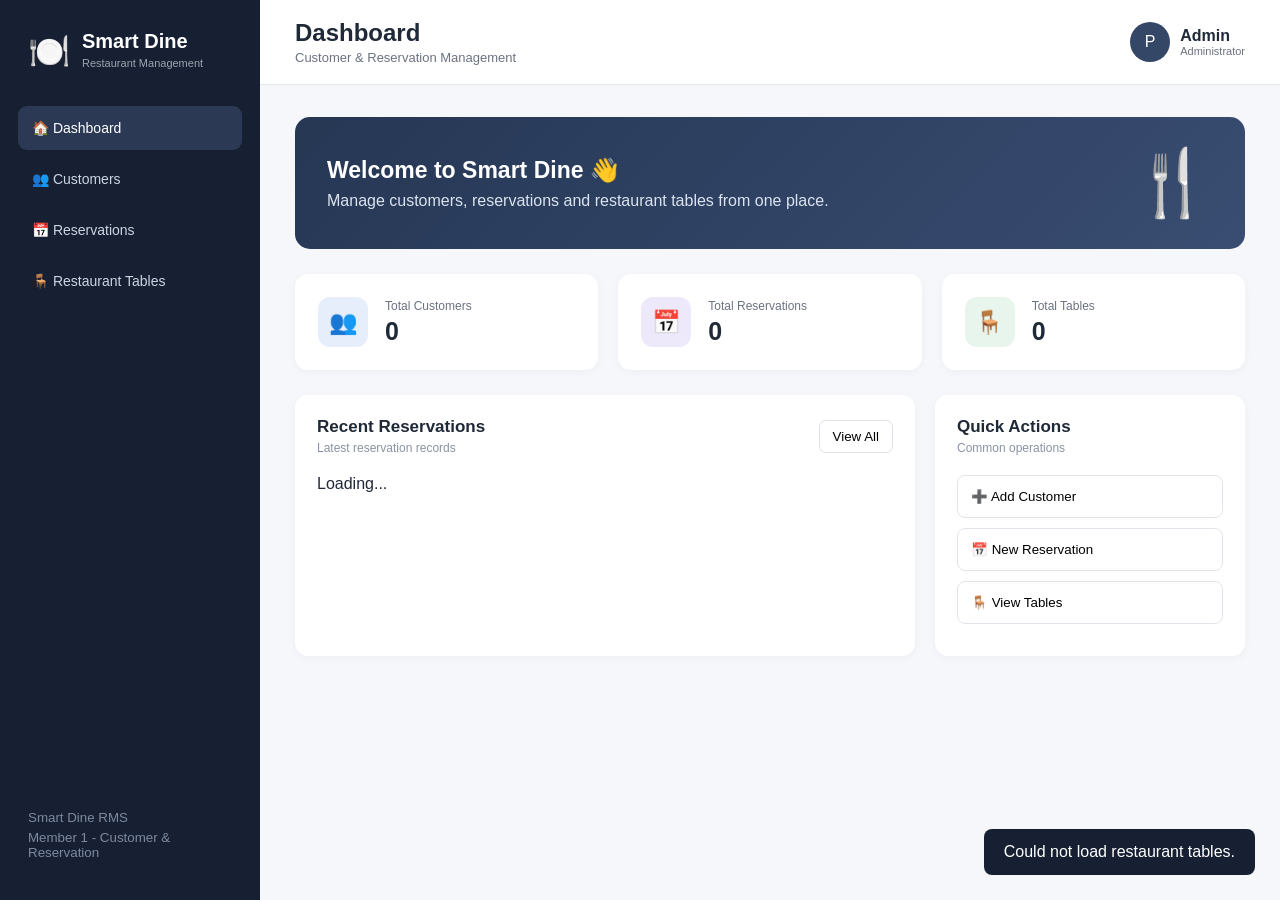
==== frontend/index.html @ 27a33695 "Add customer and reservation management frontend" ====
<!DOCTYPE html>
<html lang="en">
<head>
    <meta charset="UTF-8">
    <meta name="viewport" content="width=device-width, initial-scale=1.0">

    <title>Smart Dine - Restaurant Management System</title>

    <link rel="stylesheet" href="style.css">
</head>

<body>

<div class="app">

    <!-- SIDEBAR -->
    <aside class="sidebar">

        <div class="logo">
            <div class="logo-icon">🍽️</div>

            <div>
                <h2>Smart Dine</h2>
                <span>Restaurant Management</span>
            </div>
        </div>

        <nav>

            <button class="nav-btn active" onclick="showSection('dashboard')">
                🏠 Dashboard
            </button>

            <button class="nav-btn" onclick="showSection('customers')">
                👥 Customers
            </button>

            <button class="nav-btn" onclick="showSection('reservations')">
                📅 Reservations
            </button>

            <button class="nav-btn" onclick="showSection('tables')">
                🪑 Restaurant Tables
            </button>

        </nav>

        <div class="sidebar-footer">
            <small>Smart Dine RMS</small>
            <small>Member 1 - Customer & Reservation</small>
        </div>

    </aside>


    <!-- MAIN CONTENT -->
    <main class="main">

        <!-- TOP BAR -->
        <header class="topbar">

            <div>
                <h1 id="pageTitle">Dashboard</h1>
                <p>Customer & Reservation Management</p>
            </div>

            <div class="profile">
                <div class="profile-icon">P</div>

                <div>
                    <strong>Admin</strong>
                    <span>Administrator</span>
                </div>
            </div>

        </header>


        <!-- DASHBOARD -->
        <section id="dashboard" class="section active-section">

            <div class="welcome">
                <div>
                    <h2>Welcome to Smart Dine 👋</h2>

                    <p>
                        Manage customers, reservations and restaurant tables
                        from one place.
                    </p>
                </div>

                <div class="welcome-icon">🍴</div>
            </div>


            <div class="stats-grid">

                <div class="stat-card">
                    <div class="stat-icon customer-icon">👥</div>

                    <div>
                        <span>Total Customers</span>
                        <strong id="customerCount">0</strong>
                    </div>
                </div>


                <div class="stat-card">
                    <div class="stat-icon reservation-icon">📅</div>

                    <div>
                        <span>Total Reservations</span>
                        <strong id="reservationCount">0</strong>
                    </div>
                </div>


                <div class="stat-card">
                    <div class="stat-icon table-icon">🪑</div>

                    <div>
                        <span>Total Tables</span>
                        <strong id="tableCount">0</strong>
                    </div>
                </div>

            </div>


            <div class="dashboard-grid">

                <div class="card">

                    <div class="card-header">
                        <div>
                            <h3>Recent Reservations</h3>
                            <p>Latest reservation records</p>
                        </div>

                        <button class="small-btn"
                                onclick="showSection('reservations')">
                            View All
                        </button>
                    </div>

                    <div id="recentReservations">
                        Loading...
                    </div>

                </div>


                <div class="card quick-actions">

                    <div class="card-header">
                        <div>
                            <h3>Quick Actions</h3>
                            <p>Common operations</p>
                        </div>
                    </div>

                    <button onclick="openCustomerModal()">
                        ➕ Add Customer
                    </button>

                    <button onclick="openReservationModal()">
                        📅 New Reservation
                    </button>

                    <button onclick="showSection('tables')">
                        🪑 View Tables
                    </button>

                </div>

            </div>

        </section>


        <!-- CUSTOMERS -->
        <section id="customers" class="section">

            <div class="section-header">

                <div>
                    <h2>Customer Management</h2>
                    <p>Manage restaurant customer information.</p>
                </div>

                <button class="primary-btn"
                        onclick="openCustomerModal()">
                    + Add Customer
                </button>

            </div>


            <div class="card">

                <div class="table-container">

                    <table>

                        <thead>
                        <tr>
                            <th>ID</th>
                            <th>Name</th>
                            <th>Phone</th>
                            <th>Email</th>
                            <th>Address</th>
                            <th>Actions</th>
                        </tr>
                        </thead>

                        <tbody id="customerTableBody">
                        </tbody>

                    </table>

                </div>

            </div>

        </section>


        <!-- RESERVATIONS -->
        <section id="reservations" class="section">

            <div class="section-header">

                <div>
                    <h2>Reservation Management</h2>
                    <p>Manage customer table reservations.</p>
                </div>

                <button class="primary-btn"
                        onclick="openReservationModal()">
                    + New Reservation
                </button>

            </div>


            <div class="card">

                <div class="table-container">

                    <table>

                        <thead>
                        <tr>
                            <th>ID</th>
                            <th>Customer</th>
                            <th>Date</th>
                            <th>Time</th>
                            <th>Guests</th>
                            <th>Table</th>
                            <th>Status</th>
                            <th>Actions</th>
                        </tr>
                        </thead>

                        <tbody id="reservationTableBody">
                        </tbody>

                    </table>

                </div>

            </div>

        </section>


        <!-- TABLES -->
        <section id="tables" class="section">

            <div class="section-header">

                <div>
                    <h2>Restaurant Tables</h2>
                    <p>View restaurant table information.</p>
                </div>

            </div>


            <div id="tableCards" class="table-cards">
            </div>

        </section>

    </main>

</div>


<!-- CUSTOMER MODAL -->
<div id="customerModal" class="modal">

    <div class="modal-content">

        <div class="modal-header">

            <div>
                <h2 id="customerModalTitle">Add Customer</h2>
                <p>Enter customer information.</p>
            </div>

            <button class="close-btn"
                    onclick="closeCustomerModal()">
                ×
            </button>

        </div>


        <form id="customerForm">

            <input type="hidden" id="customerId">

            <label>Name</label>
            <input type="text"
                   id="customerName"
                   required
                   placeholder="Enter customer name">


            <label>Phone</label>
            <input type="text"
                   id="customerPhone"
                   required
                   placeholder="Enter phone number">


            <label>Email</label>
            <input type="email"
                   id="customerEmail"
                   placeholder="Enter email">


            <label>Address</label>
            <textarea id="customerAddress"
                      placeholder="Enter address"></textarea>


            <div class="modal-actions">

                <button type="button"
                        class="cancel-btn"
                        onclick="closeCustomerModal()">
                    Cancel
                </button>

                <button type="submit"
                        class="primary-btn">
                    Save Customer
                </button>

            </div>

        </form>

    </div>

</div>


<!-- RESERVATION MODAL -->
<div id="reservationModal" class="modal">

    <div class="modal-content">

        <div class="modal-header">

            <div>
                <h2 id="reservationModalTitle">
                    New Reservation
                </h2>

                <p>Enter reservation details.</p>
            </div>

            <button class="close-btn"
                    onclick="closeReservationModal()">
                ×
            </button>

        </div>


        <form id="reservationForm">

            <input type="hidden" id="reservationId">


            <label>Customer</label>

            <select id="reservationCustomer" required>
                <option value="">Select customer</option>
            </select>


            <label>Restaurant Table</label>

            <select id="reservationTable" required>
                <option value="">Select table</option>
            </select>


            <label>Date</label>

            <input type="date"
                   id="reservationDate"
                   required>


            <label>Time</label>

            <input type="time"
                   id="reservationTime"
                   required>


            <label>Number of Guests</label>

            <input type="number"
                   id="reservationGuests"
                   min="1"
                   required>


            <label>Status</label>

            <select id="reservationStatus">

                <option value="Pending">Pending</option>
                <option value="Confirmed">Confirmed</option>
                <option value="Completed">Completed</option>
                <option value="Cancelled">Cancelled</option>

            </select>


            <div class="modal-actions">

                <button type="button"
                        class="cancel-btn"
                        onclick="closeReservationModal()">
                    Cancel
                </button>

                <button type="submit"
                        class="primary-btn">
                    Save Reservation
                </button>

            </div>

        </form>

    </div>

</div>


<!-- NOTIFICATION -->
<div id="notification" class="notification"></div>


<script src="app.js"></script>

</body>
</html>
---- frontend/style.css ----
* {
    margin: 0;
    padding: 0;
    box-sizing: border-box;
}

body {
    font-family: "Segoe UI", Arial, sans-serif;
    background: #f5f7fb;
    color: #1f2937;
}

button,
input,
select,
textarea {
    font-family: inherit;
}


/* APP */

.app {
    display: flex;
    min-height: 100vh;
}


/* SIDEBAR */

.sidebar {
    width: 260px;
    background: #172033;
    color: white;
    padding: 25px 18px;
    display: flex;
    flex-direction: column;
    position: fixed;
    height: 100vh;
    left: 0;
    top: 0;
}

.logo {
    display: flex;
    align-items: center;
    gap: 12px;
    padding: 5px 10px 35px;
}

.logo-icon {
    font-size: 34px;
}

.logo h2 {
    font-size: 20px;
}

.logo span {
    color: #9ca3af;
    font-size: 11px;
}


nav {
    display: flex;
    flex-direction: column;
    gap: 7px;
}


.nav-btn {
    border: none;
    background: transparent;
    color: #cbd5e1;
    padding: 14px;
    text-align: left;
    border-radius: 9px;
    cursor: pointer;
    font-size: 14px;
    transition: 0.2s;
}

.nav-btn:hover,
.nav-btn.active {
    background: #2b3955;
    color: white;
}


.sidebar-footer {
    margin-top: auto;
    padding: 15px 10px;
    display: flex;
    flex-direction: column;
    gap: 5px;
    color: #7d899f;
}


/* MAIN */

.main {
    margin-left: 260px;
    width: calc(100% - 260px);
}


/* TOP BAR */

.topbar {
    height: 85px;
    background: white;
    border-bottom: 1px solid #e5e7eb;
    padding: 18px 35px;
    display: flex;
    justify-content: space-between;
    align-items: center;
}

.topbar h1 {
    font-size: 24px;
}

.topbar p {
    color: #6b7280;
    font-size: 13px;
    margin-top: 3px;
}

.profile {
    display: flex;
    align-items: center;
    gap: 10px;
}

.profile-icon {
    width: 40px;
    height: 40px;
    background: #344767;
    color: white;
    border-radius: 50%;
    display: flex;
    justify-content: center;
    align-items: center;
}

.profile span {
    display: block;
    font-size: 11px;
    color: #6b7280;
}


/* SECTIONS */

.section {
    display: none;
    padding: 32px 35px;
}

.active-section {
    display: block;
}


/* WELCOME */

.welcome {
    background: linear-gradient(135deg, #263754, #394d72);
    color: white;
    padding: 28px 32px;
    border-radius: 15px;
    display: flex;
    justify-content: space-between;
    align-items: center;
    margin-bottom: 25px;
}

.welcome h2 {
    font-size: 23px;
    margin-bottom: 8px;
}

.welcome p {
    color: #dbe3ef;
}

.welcome-icon {
    font-size: 65px;
}


/* STATS */

.stats-grid {
    display: grid;
    grid-template-columns: repeat(3, 1fr);
    gap: 20px;
    margin-bottom: 25px;
}

.stat-card {
    background: white;
    border-radius: 13px;
    padding: 23px;
    display: flex;
    align-items: center;
    gap: 17px;
    box-shadow: 0 2px 8px rgba(0,0,0,0.04);
}

.stat-icon {
    width: 50px;
    height: 50px;
    border-radius: 12px;
    display: flex;
    justify-content: center;
    align-items: center;
    font-size: 23px;
}

.customer-icon {
    background: #e7eefb;
}

.reservation-icon {
    background: #eee8fb;
}

.table-icon {
    background: #e7f5ed;
}

.stat-card span {
    display: block;
    color: #6b7280;
    font-size: 12px;
}

.stat-card strong {
    font-size: 25px;
    display: block;
    margin-top: 4px;
}


/* DASHBOARD GRID */

.dashboard-grid {
    display: grid;
    grid-template-columns: 2fr 1fr;
    gap: 20px;
}


/* CARD */

.card {
    background: white;
    border-radius: 13px;
    padding: 22px;
    box-shadow: 0 2px 8px rgba(0,0,0,0.04);
}

.card-header {
    display: flex;
    justify-content: space-between;
    align-items: center;
    margin-bottom: 20px;
}

.card-header h3 {
    font-size: 17px;
}

.card-header p {
    color: #8a93a3;
    font-size: 12px;
    margin-top: 4px;
}


/* SECTION HEADER */

.section-header {
    display: flex;
    justify-content: space-between;
    align-items: center;
    margin-bottom: 22px;
}

.section-header h2 {
    font-size: 23px;
}

.section-header p {
    color: #6b7280;
    margin-top: 5px;
}


/* BUTTONS */

.primary-btn {
    border: none;
    background: #344767;
    color: white;
    padding: 11px 18px;
    border-radius: 8px;
    cursor: pointer;
    font-weight: 600;
}

.primary-btn:hover {
    background: #263754;
}

.small-btn {
    border: 1px solid #dce1e8;
    background: white;
    padding: 8px 13px;
    border-radius: 7px;
    cursor: pointer;
}

.cancel-btn {
    border: 1px solid #dce1e8;
    background: white;
    padding: 11px 18px;
    border-radius: 8px;
    cursor: pointer;
}

.quick-actions button {
    width: 100%;
    padding: 13px;
    margin-bottom: 10px;
    border: 1px solid #e1e5eb;
    background: white;
    border-radius: 8px;
    text-align: left;
    cursor: pointer;
}

.quick-actions button:hover {
    background: #f6f8fb;
}


/* TABLE */

.table-container {
    overflow-x: auto;
}

table {
    width: 100%;
    border-collapse: collapse;
}

th {
    background: #f7f8fa;
    color: #667085;
    font-size: 12px;
    text-align: left;
    padding: 13px;
}

td {
    padding: 14px 13px;
    border-bottom: 1px solid #edf0f3;
    font-size: 13px;
}

tr:hover td {
    background: #fafbfc;
}

.action-btn {
    border: none;
    padding: 6px 9px;
    border-radius: 5px;
    cursor: pointer;
    margin-right: 4px;
}

.edit-btn {
    background: #eef3fb;
    color: #344767;
}

.delete-btn {
    background: #fff0f0;
    color: #c0392b;
}


/* STATUS */

.status {
    display: inline-block;
    padding: 5px 9px;
    border-radius: 20px;
    font-size: 11px;
    font-weight: 600;
}

.status-confirmed {
    background: #e8f6ed;
    color: #218447;
}

.status-pending {
    background: #fff5dc;
    color: #a46b00;
}

.status-completed {
    background: #e7eefb;
    color: #344767;
}

.status-cancelled {
    background: #ffe9e9;
    color: #bd3838;
}


/* TABLE CARDS */

.table-cards {
    display: grid;
    grid-template-columns: repeat(4, 1fr);
    gap: 18px;
}

.restaurant-table-card {
    background: white;
    border-radius: 12px;
    padding: 22px;
    box-shadow: 0 2px 8px rgba(0,0,0,0.04);
}

.restaurant-table-card h3 {
    margin-bottom: 8px;
}

.restaurant-table-card p {
    color: #6b7280;
    font-size: 13px;
    margin: 5px 0;
}


/* MODAL */

.modal {
    display: none;
    position: fixed;
    z-index: 1000;
    inset: 0;
    background: rgba(10, 18, 30, 0.55);
    justify-content: center;
    align-items: center;
    padding: 20px;
}

.modal.show {
    display: flex;
}

.modal-content {
    background: white;
    width: 100%;
    max-width: 520px;
    border-radius: 14px;
    padding: 25px;
    max-height: 90vh;
    overflow-y: auto;
}

.modal-header {
    display: flex;
    justify-content: space-between;
    margin-bottom: 20px;
}

.modal-header p {
    color: #7b8493;
    font-size: 12px;
    margin-top: 4px;
}

.close-btn {
    border: none;
    background: transparent;
    font-size: 27px;
    cursor: pointer;
    color: #667085;
}


form label {
    display: block;
    font-size: 13px;
    font-weight: 600;
    margin: 14px 0 6px;
}

form input,
form select,
form textarea {
    width: 100%;
    border: 1px solid #d9dee7;
    padding: 11px;
    border-radius: 7px;
    outline: none;
}

form textarea {
    min-height: 75px;
    resize: vertical;
}

form input:focus,
form select:focus,
form textarea:focus {
    border-color: #344767;
}

.modal-actions {
    display: flex;
    justify-content: flex-end;
    gap: 10px;
    margin-top: 23px;
}


/* NOTIFICATION */

.notification {
    position: fixed;
    right: 25px;
    bottom: 25px;
    background: #172033;
    color: white;
    padding: 14px 20px;
    border-radius: 8px;
    display: none;
    z-index: 2000;
}

.notification.show {
    display: block;
}


/* RESPONSIVE */

@media (max-width: 900px) {

    .sidebar {
        width: 210px;
    }

    .main {
        margin-left: 210px;
        width: calc(100% - 210px);
    }

    .stats-grid {
        grid-template-columns: 1fr;
    }

    .dashboard-grid {
        grid-template-columns: 1fr;
    }

    .table-cards {
        grid-template-columns: repeat(2, 1fr);
    }
}
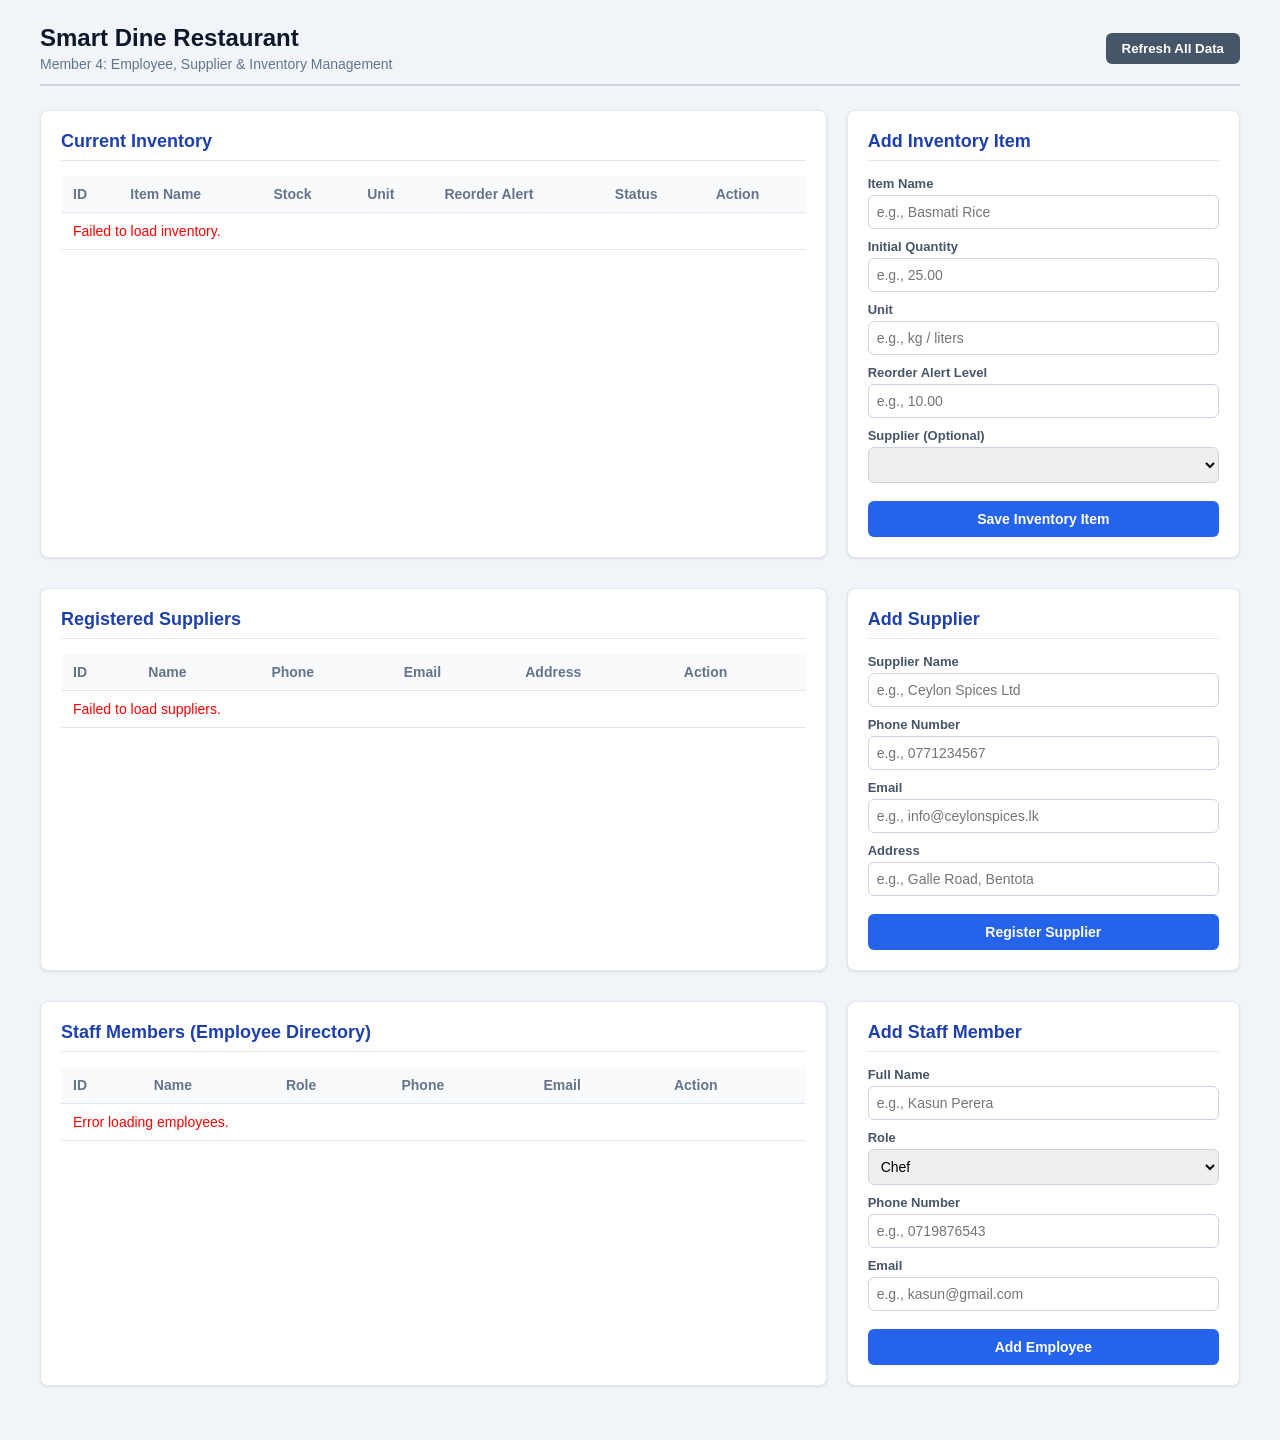
==== commit 207a1f17: "frontend backend" ====
--- a/frontend/index.html
+++ b/frontend/index.html
@@ -1,476 +1,377 @@
 <!DOCTYPE html>
 <html lang="en">
 <head>
-    <meta charset="UTF-8">
-    <meta name="viewport" content="width=device-width, initial-scale=1.0">
-
-    <title>Smart Dine - Restaurant Management System</title>
-
-    <link rel="stylesheet" href="style.css">
+  <meta charset="UTF-8">
+  <meta name="viewport" content="width=device-width, initial-scale=1.0">
+  <title>Smart Dine - Employee & Inventory Portal</title>
+  <style>
+    * { box-sizing: border-box; font-family: -apple-system, BlinkMacSystemFont, "Segoe UI", Roboto, sans-serif; }
+    body { background-color: #f1f5f9; margin: 0; padding: 24px; color: #1e293b; }
+    .container { max-width: 1200px; margin: 0 auto; }
+    header { display: flex; justify-content: space-between; align-items: center; margin-bottom: 24px; border-bottom: 2px solid #cbd5e1; padding-bottom: 12px; }
+    h1 { margin: 0; color: #0f172a; font-size: 24px; }
+    .btn-top { background: #475569; color: white; border: none; padding: 8px 16px; border-radius: 6px; cursor: pointer; font-weight: 600; }
+    
+    .section-grid { display: grid; grid-template-columns: 2fr 1fr; gap: 20px; margin-bottom: 30px; }
+    @media (max-width: 900px) { .section-grid { grid-template-columns: 1fr; } }
+
+    .card { background: #ffffff; border-radius: 8px; box-shadow: 0 1px 3px rgba(0,0,0,0.1); padding: 20px; border: 1px solid #e2e8f0; }
+    h2 { margin-top: 0; font-size: 18px; color: #1e40af; border-bottom: 1px solid #e2e8f0; padding-bottom: 8px; }
+
+    table { width: 100%; border-collapse: collapse; margin-top: 10px; font-size: 14px; }
+    th, td { text-align: left; padding: 10px 12px; border-bottom: 1px solid #e2e8f0; }
+    th { background: #f8fafc; color: #64748b; }
+    
+    .badge { padding: 4px 8px; border-radius: 9999px; font-weight: 600; font-size: 12px; }
+    .badge-ok { background: #dcfce7; color: #15803d; }
+    .badge-danger { background: #fee2e2; color: #b91c1c; }
+
+    .btn-del { background: #ef4444; color: white; border: none; padding: 4px 10px; border-radius: 4px; cursor: pointer; font-size: 12px; }
+    .btn-del:hover { background: #dc2626; }
+    .btn-submit { width: 100%; background: #2563eb; color: white; border: none; padding: 10px; border-radius: 6px; cursor: pointer; font-weight: 600; font-size: 14px; margin-top: 8px; }
+    .btn-submit:hover { background: #1d4ed8; }
+
+    .form-group { margin-bottom: 10px; }
+    label { display: block; font-size: 13px; font-weight: 600; color: #475569; margin-bottom: 4px; }
+    input, select { width: 100%; padding: 8px; border: 1px solid #cbd5e1; border-radius: 6px; font-size: 14px; }
+  </style>
 </head>
-
 <body>
-
-<div class="app">
-
-    <!-- SIDEBAR -->
-    <aside class="sidebar">
-
-        <div class="logo">
-            <div class="logo-icon">🍽️</div>
-
-            <div>
-                <h2>Smart Dine</h2>
-                <span>Restaurant Management</span>
-            </div>
-        </div>
-
-        <nav>
-
-            <button class="nav-btn active" onclick="showSection('dashboard')">
-                🏠 Dashboard
-            </button>
-
-            <button class="nav-btn" onclick="showSection('customers')">
-                👥 Customers
-            </button>
-
-            <button class="nav-btn" onclick="showSection('reservations')">
-                📅 Reservations
-            </button>
-
-            <button class="nav-btn" onclick="showSection('tables')">
-                🪑 Restaurant Tables
-            </button>
-
-        </nav>
-
-        <div class="sidebar-footer">
-            <small>Smart Dine RMS</small>
-            <small>Member 1 - Customer & Reservation</small>
-        </div>
-
-    </aside>
-
-
-    <!-- MAIN CONTENT -->
-    <main class="main">
-
-        <!-- TOP BAR -->
-        <header class="topbar">
-
-            <div>
-                <h1 id="pageTitle">Dashboard</h1>
-                <p>Customer & Reservation Management</p>
-            </div>
-
-            <div class="profile">
-                <div class="profile-icon">P</div>
-
-                <div>
-                    <strong>Admin</strong>
-                    <span>Administrator</span>
-                </div>
-            </div>
-
-        </header>
-
-
-        <!-- DASHBOARD -->
-        <section id="dashboard" class="section active-section">
-
-            <div class="welcome">
-                <div>
-                    <h2>Welcome to Smart Dine 👋</h2>
-
-                    <p>
-                        Manage customers, reservations and restaurant tables
-                        from one place.
-                    </p>
-                </div>
-
-                <div class="welcome-icon">🍴</div>
-            </div>
-
-
-            <div class="stats-grid">
-
-                <div class="stat-card">
-                    <div class="stat-icon customer-icon">👥</div>
-
-                    <div>
-                        <span>Total Customers</span>
-                        <strong id="customerCount">0</strong>
-                    </div>
-                </div>
-
-
-                <div class="stat-card">
-                    <div class="stat-icon reservation-icon">📅</div>
-
-                    <div>
-                        <span>Total Reservations</span>
-                        <strong id="reservationCount">0</strong>
-                    </div>
-                </div>
-
-
-                <div class="stat-card">
-                    <div class="stat-icon table-icon">🪑</div>
-
-                    <div>
-                        <span>Total Tables</span>
-                        <strong id="tableCount">0</strong>
-                    </div>
-                </div>
-
-            </div>
-
-
-            <div class="dashboard-grid">
-
-                <div class="card">
-
-                    <div class="card-header">
-                        <div>
-                            <h3>Recent Reservations</h3>
-                            <p>Latest reservation records</p>
-                        </div>
-
-                        <button class="small-btn"
-                                onclick="showSection('reservations')">
-                            View All
-                        </button>
-                    </div>
-
-                    <div id="recentReservations">
-                        Loading...
-                    </div>
-
-                </div>
-
-
-                <div class="card quick-actions">
-
-                    <div class="card-header">
-                        <div>
-                            <h3>Quick Actions</h3>
-                            <p>Common operations</p>
-                        </div>
-                    </div>
-
-                    <button onclick="openCustomerModal()">
-                        ➕ Add Customer
-                    </button>
-
-                    <button onclick="openReservationModal()">
-                        📅 New Reservation
-                    </button>
-
-                    <button onclick="showSection('tables')">
-                        🪑 View Tables
-                    </button>
-
-                </div>
-
-            </div>
-
-        </section>
-
-
-        <!-- CUSTOMERS -->
-        <section id="customers" class="section">
-
-            <div class="section-header">
-
-                <div>
-                    <h2>Customer Management</h2>
-                    <p>Manage restaurant customer information.</p>
-                </div>
-
-                <button class="primary-btn"
-                        onclick="openCustomerModal()">
-                    + Add Customer
-                </button>
-
-            </div>
-
-
-            <div class="card">
-
-                <div class="table-container">
-
-                    <table>
-
-                        <thead>
-                        <tr>
-                            <th>ID</th>
-                            <th>Name</th>
-                            <th>Phone</th>
-                            <th>Email</th>
-                            <th>Address</th>
-                            <th>Actions</th>
-                        </tr>
-                        </thead>
-
-                        <tbody id="customerTableBody">
-                        </tbody>
-
-                    </table>
-
-                </div>
-
-            </div>
-
-        </section>
-
-
-        <!-- RESERVATIONS -->
-        <section id="reservations" class="section">
-
-            <div class="section-header">
-
-                <div>
-                    <h2>Reservation Management</h2>
-                    <p>Manage customer table reservations.</p>
-                </div>
-
-                <button class="primary-btn"
-                        onclick="openReservationModal()">
-                    + New Reservation
-                </button>
-
-            </div>
-
-
-            <div class="card">
-
-                <div class="table-container">
-
-                    <table>
-
-                        <thead>
-                        <tr>
-                            <th>ID</th>
-                            <th>Customer</th>
-                            <th>Date</th>
-                            <th>Time</th>
-                            <th>Guests</th>
-                            <th>Table</th>
-                            <th>Status</th>
-                            <th>Actions</th>
-                        </tr>
-                        </thead>
-
-                        <tbody id="reservationTableBody">
-                        </tbody>
-
-                    </table>
-
-                </div>
-
-            </div>
-
-        </section>
-
-
-        <!-- TABLES -->
-        <section id="tables" class="section">
-
-            <div class="section-header">
-
-                <div>
-                    <h2>Restaurant Tables</h2>
-                    <p>View restaurant table information.</p>
-                </div>
-
-            </div>
-
-
-            <div id="tableCards" class="table-cards">
-            </div>
-
-        </section>
-
-    </main>
-
-</div>
-
-
-<!-- CUSTOMER MODAL -->
-<div id="customerModal" class="modal">
-
-    <div class="modal-content">
-
-        <div class="modal-header">
-
-            <div>
-                <h2 id="customerModalTitle">Add Customer</h2>
-                <p>Enter customer information.</p>
-            </div>
-
-            <button class="close-btn"
-                    onclick="closeCustomerModal()">
-                ×
-            </button>
-
-        </div>
-
-
-        <form id="customerForm">
-
-            <input type="hidden" id="customerId">
-
-            <label>Name</label>
-            <input type="text"
-                   id="customerName"
-                   required
-                   placeholder="Enter customer name">
-
-
-            <label>Phone</label>
-            <input type="text"
-                   id="customerPhone"
-                   required
-                   placeholder="Enter phone number">
-
-
+  <div class="container">
+    <header>
+      <div>
+        <h1>Smart Dine Restaurant</h1>
+        <p style="margin:4px 0 0; color:#64748b; font-size:14px;">Member 4: Employee, Supplier & Inventory Management</p>
+      </div>
+      <button class="btn-top" onclick="loadAll()">Refresh All Data</button>
+    </header>
+
+    <!-- SECTION 1: INVENTORY -->
+    <div class="section-grid">
+      <div class="card">
+        <h2>Current Inventory</h2>
+        <table>
+          <thead>
+            <tr>
+              <th>ID</th>
+              <th>Item Name</th>
+              <th>Stock</th>
+              <th>Unit</th>
+              <th>Reorder Alert</th>
+              <th>Status</th>
+              <th>Action</th>
+            </tr>
+          </thead>
+          <tbody id="inventory-tbody"><tr><td colspan="7">Loading...</td></tr></tbody>
+        </table>
+      </div>
+      <div class="card">
+        <h2>Add Inventory Item</h2>
+        <form onsubmit="handleSaveInventory(event)">
+          <div class="form-group">
+            <label>Item Name</label>
+            <input type="text" id="inv-name" required placeholder="e.g., Basmati Rice" />
+          </div>
+          <div class="form-group">
+            <label>Initial Quantity</label>
+            <input type="number" step="0.01" id="inv-qty" required placeholder="e.g., 25.00" />
+          </div>
+          <div class="form-group">
+            <label>Unit</label>
+            <input type="text" id="inv-unit" required placeholder="e.g., kg / liters" />
+          </div>
+          <div class="form-group">
+            <label>Reorder Alert Level</label>
+            <input type="number" step="0.01" id="inv-reorder" required placeholder="e.g., 10.00" />
+          </div>
+          <div class="form-group">
+            <label>Supplier (Optional)</label>
+            <select id="inv-supplier"></select>
+          </div>
+          <button type="submit" class="btn-submit">Save Inventory Item</button>
+        </form>
+      </div>
+    </div>
+
+    <!-- SECTION 2: SUPPLIERS -->
+    <div class="section-grid">
+      <div class="card">
+        <h2>Registered Suppliers</h2>
+        <table>
+          <thead>
+            <tr>
+              <th>ID</th>
+              <th>Name</th>
+              <th>Phone</th>
+              <th>Email</th>
+              <th>Address</th>
+              <th>Action</th>
+            </tr>
+          </thead>
+          <tbody id="supplier-tbody"><tr><td colspan="6">Loading...</td></tr></tbody>
+        </table>
+      </div>
+      <div class="card">
+        <h2>Add Supplier</h2>
+        <form onsubmit="handleSaveSupplier(event)">
+          <div class="form-group">
+            <label>Supplier Name</label>
+            <input type="text" id="sup-name" required placeholder="e.g., Ceylon Spices Ltd" />
+          </div>
+          <div class="form-group">
+            <label>Phone Number</label>
+            <input type="text" id="sup-phone" required placeholder="e.g., 0771234567" />
+          </div>
+          <div class="form-group">
             <label>Email</label>
-            <input type="email"
-                   id="customerEmail"
-                   placeholder="Enter email">
-
-
+            <input type="email" id="sup-email" placeholder="e.g., info@ceylonspices.lk" />
+          </div>
+          <div class="form-group">
             <label>Address</label>
-            <textarea id="customerAddress"
-                      placeholder="Enter address"></textarea>
-
-
-            <div class="modal-actions">
-
-                <button type="button"
-                        class="cancel-btn"
-                        onclick="closeCustomerModal()">
-                    Cancel
-                </button>
-
-                <button type="submit"
-                        class="primary-btn">
-                    Save Customer
-                </button>
-
-            </div>
-
+            <input type="text" id="sup-address" required placeholder="e.g., Galle Road, Bentota" />
+          </div>
+          <button type="submit" class="btn-submit">Register Supplier</button>
         </form>
-
+      </div>
     </div>
 
-</div>
-
-
-<!-- RESERVATION MODAL -->
-<div id="reservationModal" class="modal">
-
-    <div class="modal-content">
-
-        <div class="modal-header">
-
-            <div>
-                <h2 id="reservationModalTitle">
-                    New Reservation
-                </h2>
-
-                <p>Enter reservation details.</p>
-            </div>
-
-            <button class="close-btn"
-                    onclick="closeReservationModal()">
-                ×
-            </button>
-
-        </div>
-
-
-        <form id="reservationForm">
-
-            <input type="hidden" id="reservationId">
-
-
-            <label>Customer</label>
-
-            <select id="reservationCustomer" required>
-                <option value="">Select customer</option>
+    <!-- SECTION 3: EMPLOYEES -->
+    <div class="section-grid">
+      <div class="card">
+        <h2>Staff Members (Employee Directory)</h2>
+        <table>
+          <thead>
+            <tr>
+              <th>ID</th>
+              <th>Name</th>
+              <th>Role</th>
+              <th>Phone</th>
+              <th>Email</th>
+              <th>Action</th>
+            </tr>
+          </thead>
+          <tbody id="employee-tbody"><tr><td colspan="6">Loading...</td></tr></tbody>
+        </table>
+      </div>
+      <div class="card">
+        <h2>Add Staff Member</h2>
+        <form onsubmit="handleSaveEmployee(event)">
+          <div class="form-group">
+            <label>Full Name</label>
+            <input type="text" id="emp-name" required placeholder="e.g., Kasun Perera" />
+          </div>
+          <div class="form-group">
+            <label>Role</label>
+            <select id="emp-role" required>
+              <option value="Chef">Chef</option>
+              <option value="Waiter">Waiter</option>
+              <option value="Manager">Manager</option>
+              <option value="Cashier">Cashier</option>
+              <option value="Cleaner">Cleaner</option>
             </select>
-
-
-            <label>Restaurant Table</label>
-
-            <select id="reservationTable" required>
-                <option value="">Select table</option>
-            </select>
-
-
-            <label>Date</label>
-
-            <input type="date"
-                   id="reservationDate"
-                   required>
-
-
-            <label>Time</label>
-
-            <input type="time"
-                   id="reservationTime"
-                   required>
-
-
-            <label>Number of Guests</label>
-
-            <input type="number"
-                   id="reservationGuests"
-                   min="1"
-                   required>
-
-
-            <label>Status</label>
-
-            <select id="reservationStatus">
-
-                <option value="Pending">Pending</option>
-                <option value="Confirmed">Confirmed</option>
-                <option value="Completed">Completed</option>
-                <option value="Cancelled">Cancelled</option>
-
-            </select>
-
-
-            <div class="modal-actions">
-
-                <button type="button"
-                        class="cancel-btn"
-                        onclick="closeReservationModal()">
-                    Cancel
-                </button>
-
-                <button type="submit"
-                        class="primary-btn">
-                    Save Reservation
-                </button>
-
-            </div>
-
+          </div>
+          <div class="form-group">
+            <label>Phone Number</label>
+            <input type="text" id="emp-phone" required placeholder="e.g., 0719876543" />
+          </div>
+          <div class="form-group">
+            <label>Email</label>
+            <input type="email" id="emp-email" placeholder="e.g., kasun@gmail.com" />
+          </div>
+          <button type="submit" class="btn-submit">Add Employee</button>
         </form>
-
+      </div>
     </div>
-
-</div>
-
-
-<!-- NOTIFICATION -->
-<div id="notification" class="notification"></div>
-
-
-<script src="app.js"></script>
-
+  </div>
+
+  <script>
+    const API = "http://localhost:9090/api";
+
+    // 1. INVENTORY
+    async function loadInventory() {
+      const tbody = document.getElementById("inventory-tbody");
+      try {
+        const res = await fetch(`${API}/inventory`);
+        const data = await res.json();
+        if (!data || data.length === 0) {
+          tbody.innerHTML = `<tr><td colspan="7">No inventory records.</td></tr>`;
+          return;
+        }
+        tbody.innerHTML = data.map(item => {
+          const qty = Number(item.quantity) || 0;
+          const reorder = Number(item.reorderLevel) || 0;
+          const isLow = qty <= reorder;
+          return `
+            <tr>
+              <td>#${item.inventoryId}</td>
+              <td><strong>${item.itemName || 'Item #' + item.inventoryId}</strong></td>
+              <td>${qty}</td>
+              <td>${item.unit || '-'}</td>
+              <td>${reorder}</td>
+              <td><span class="badge ${isLow ? 'badge-danger' : 'badge-ok'}">${isLow ? 'Low Stock' : 'Adequate'}</span></td>
+              <td><button class="btn-del" onclick="deleteItem('inventory', ${item.inventoryId})">Delete</button></td>
+            </tr>
+          `;
+        }).join("");
+      } catch (err) {
+        tbody.innerHTML = `<tr><td colspan="7" style="color:red">Failed to load inventory.</td></tr>`;
+      }
+    }
+
+    async function handleSaveInventory(e) {
+      e.preventDefault();
+      const supSelect = document.getElementById("inv-supplier");
+      const supVal = supSelect.value;
+
+      const payload = {
+        itemName: document.getElementById("inv-name").value.trim(),
+        quantity: parseFloat(document.getElementById("inv-qty").value),
+        unit: document.getElementById("inv-unit").value.trim(),
+        reorderLevel: parseFloat(document.getElementById("inv-reorder").value),
+        supplierId: supVal ? parseInt(supVal) : null
+      };
+
+      try {
+        const res = await fetch(`${API}/inventory`, {
+          method: "POST",
+          headers: { "Content-Type": "application/json" },
+          body: JSON.stringify(payload)
+        });
+
+        if (res.ok) {
+          e.target.reset();
+          loadInventory();
+        } else {
+          const errText = await res.text();
+          alert("Failed to add inventory item: " + errText);
+        }
+      } catch (err) {
+        alert("Network error: " + err.message);
+      }
+    }
+
+    // 2. SUPPLIERS
+    async function loadSuppliers() {
+      const tbody = document.getElementById("supplier-tbody");
+      const dropdown = document.getElementById("inv-supplier");
+      try {
+        const res = await fetch(`${API}/suppliers`);
+        const data = await res.json();
+        if (!data || data.length === 0) {
+          tbody.innerHTML = `<tr><td colspan="6">No suppliers registered.</td></tr>`;
+          dropdown.innerHTML = `<option value="">None</option>`;
+          return;
+        }
+        tbody.innerHTML = data.map(s => `
+          <tr>
+            <td>#${s.supplierId}</td>
+            <td><strong>${s.name}</strong></td>
+            <td>${s.phone}</td>
+            <td>${s.email || '-'}</td>
+            <td>${s.address}</td>
+            <td><button class="btn-del" onclick="deleteItem('suppliers', ${s.supplierId})">Delete</button></td>
+          </tr>
+        `).join("");
+
+        dropdown.innerHTML = `<option value="">None</option>` + data.map(s => `<option value="${s.supplierId}">${s.name}</option>`).join("");
+      } catch (err) {
+        tbody.innerHTML = `<tr><td colspan="6" style="color:red">Failed to load suppliers.</td></tr>`;
+      }
+    }
+
+    async function handleSaveSupplier(e) {
+      e.preventDefault();
+      const payload = {
+        name: document.getElementById("sup-name").value,
+        phone: document.getElementById("sup-phone").value,
+        email: document.getElementById("sup-email").value,
+        address: document.getElementById("sup-address").value
+      };
+
+      const res = await fetch(`${API}/suppliers`, {
+        method: "POST",
+        headers: { "Content-Type": "application/json" },
+        body: JSON.stringify(payload)
+      });
+
+      if (res.ok) {
+        e.target.reset();
+        loadSuppliers();
+      } else {
+        alert("Failed to add supplier.");
+      }
+    }
+
+    // 3. EMPLOYEES
+    async function loadEmployees() {
+      const tbody = document.getElementById("employee-tbody");
+      try {
+        const res = await fetch(`${API}/employees`);
+        const data = await res.json();
+        if (!data || data.length === 0) {
+          tbody.innerHTML = `<tr><td colspan="6">No employees found.</td></tr>`;
+          return;
+        }
+        tbody.innerHTML = data.map(emp => `
+          <tr>
+            <td>#${emp.employeeId}</td>
+            <td><strong>${emp.name}</strong></td>
+            <td>${emp.role}</td>
+            <td>${emp.phone}</td>
+            <td>${emp.email || '-'}</td>
+            <td><button class="btn-del" onclick="deleteItem('employees', ${emp.employeeId})">Delete</button></td>
+          </tr>
+        `).join("");
+      } catch (err) {
+        tbody.innerHTML = `<tr><td colspan="6" style="color:red">Error loading employees.</td></tr>`;
+      }
+    }
+
+    async function handleSaveEmployee(e) {
+      e.preventDefault();
+      const payload = {
+        name: document.getElementById("emp-name").value,
+        role: document.getElementById("emp-role").value,
+        phone: document.getElementById("emp-phone").value,
+        email: document.getElementById("emp-email").value
+      };
+
+      const res = await fetch(`${API}/employees`, {
+        method: "POST",
+        headers: { "Content-Type": "application/json" },
+        body: JSON.stringify(payload)
+      });
+
+      if (res.ok) {
+        e.target.reset();
+        loadEmployees();
+      } else {
+        alert("Failed to add employee.");
+      }
+    }
+
+    // 4. GENERIC DELETE FUNCTION
+    async function deleteItem(resource, id) {
+      if (!confirm(`Are you sure you want to delete this record (#${id})?`)) return;
+      try {
+        const res = await fetch(`${API}/${resource}/${id}`, { method: "DELETE" });
+        if (res.ok) {
+          loadAll();
+        } else {
+          alert(`Failed to delete from ${resource}. It might be linked to other records.`);
+        }
+      } catch (err) {
+        alert("Error sending delete request.");
+      }
+    }
+
+    function loadAll() {
+      loadInventory();
+      loadSuppliers();
+      loadEmployees();
+    }
+
+    window.onload = loadAll;
+  </script>
 </body>
 </html>
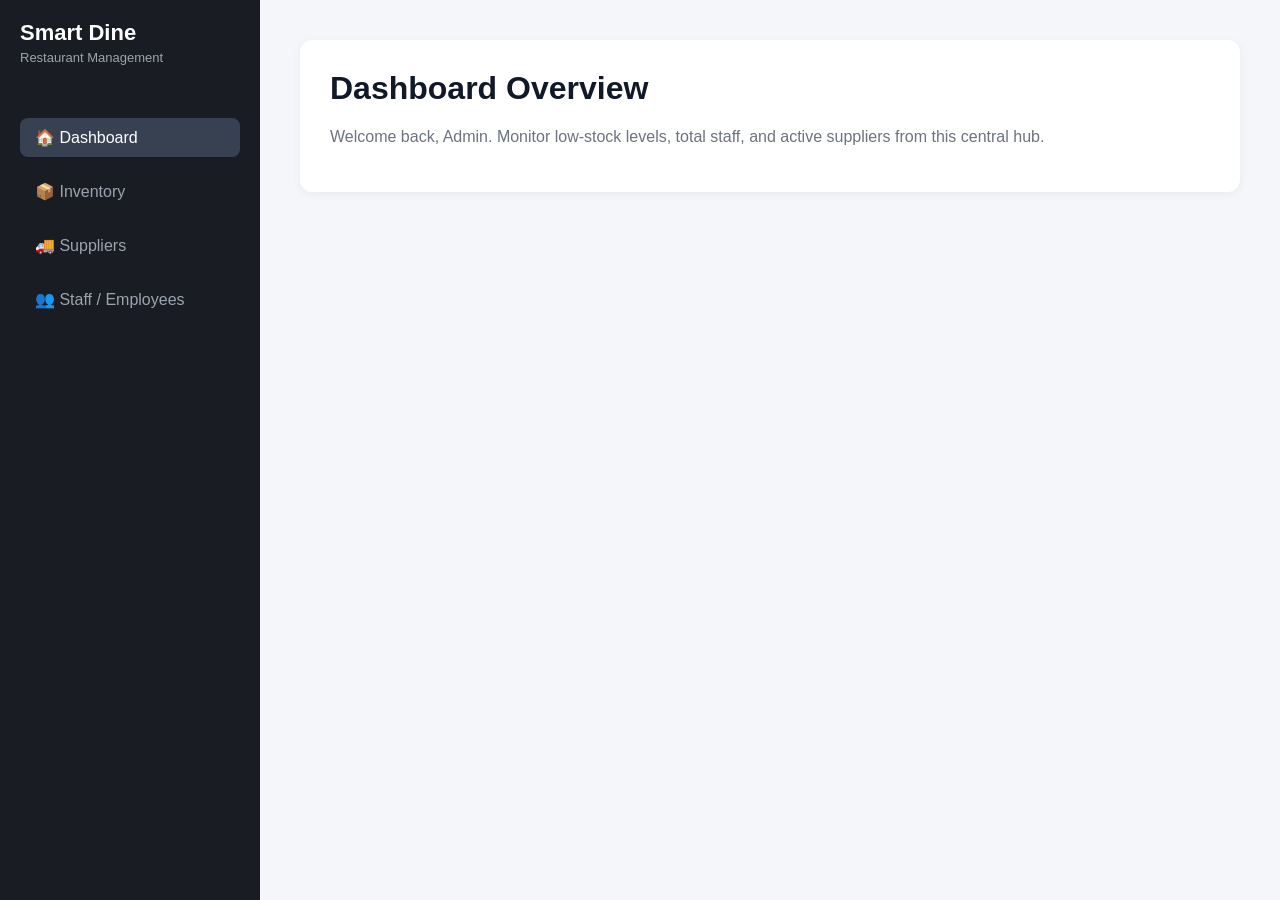
==== commit b3632784: "new" ====
--- a/frontend/index.html
+++ b/frontend/index.html
@@ -1,377 +1,460 @@
 <!DOCTYPE html>
 <html lang="en">
 <head>
-  <meta charset="UTF-8">
-  <meta name="viewport" content="width=device-width, initial-scale=1.0">
-  <title>Smart Dine - Employee & Inventory Portal</title>
-  <style>
-    * { box-sizing: border-box; font-family: -apple-system, BlinkMacSystemFont, "Segoe UI", Roboto, sans-serif; }
-    body { background-color: #f1f5f9; margin: 0; padding: 24px; color: #1e293b; }
-    .container { max-width: 1200px; margin: 0 auto; }
-    header { display: flex; justify-content: space-between; align-items: center; margin-bottom: 24px; border-bottom: 2px solid #cbd5e1; padding-bottom: 12px; }
-    h1 { margin: 0; color: #0f172a; font-size: 24px; }
-    .btn-top { background: #475569; color: white; border: none; padding: 8px 16px; border-radius: 6px; cursor: pointer; font-weight: 600; }
-    
-    .section-grid { display: grid; grid-template-columns: 2fr 1fr; gap: 20px; margin-bottom: 30px; }
-    @media (max-width: 900px) { .section-grid { grid-template-columns: 1fr; } }
-
-    .card { background: #ffffff; border-radius: 8px; box-shadow: 0 1px 3px rgba(0,0,0,0.1); padding: 20px; border: 1px solid #e2e8f0; }
-    h2 { margin-top: 0; font-size: 18px; color: #1e40af; border-bottom: 1px solid #e2e8f0; padding-bottom: 8px; }
-
-    table { width: 100%; border-collapse: collapse; margin-top: 10px; font-size: 14px; }
-    th, td { text-align: left; padding: 10px 12px; border-bottom: 1px solid #e2e8f0; }
-    th { background: #f8fafc; color: #64748b; }
-    
-    .badge { padding: 4px 8px; border-radius: 9999px; font-weight: 600; font-size: 12px; }
-    .badge-ok { background: #dcfce7; color: #15803d; }
-    .badge-danger { background: #fee2e2; color: #b91c1c; }
-
-    .btn-del { background: #ef4444; color: white; border: none; padding: 4px 10px; border-radius: 4px; cursor: pointer; font-size: 12px; }
-    .btn-del:hover { background: #dc2626; }
-    .btn-submit { width: 100%; background: #2563eb; color: white; border: none; padding: 10px; border-radius: 6px; cursor: pointer; font-weight: 600; font-size: 14px; margin-top: 8px; }
-    .btn-submit:hover { background: #1d4ed8; }
-
-    .form-group { margin-bottom: 10px; }
-    label { display: block; font-size: 13px; font-weight: 600; color: #475569; margin-bottom: 4px; }
-    input, select { width: 100%; padding: 8px; border: 1px solid #cbd5e1; border-radius: 6px; font-size: 14px; }
-  </style>
+    <meta charset="UTF-8">
+    <meta name="viewport" content="width=device-width, initial-scale=1.0">
+    <title>Smart Dine - Restaurant Management System</title>
+    <style>
+        body {
+            margin: 0;
+            display: flex;
+            font-family: 'Segoe UI', Tahoma, Geneva, Verdana, sans-serif;
+            background-color: #f4f6f9;
+            color: #333;
+        }
+        .sidebar {
+            width: 260px;
+            height: 100vh;
+            background-color: #1a1c23;
+            color: #ffffff;
+            position: fixed;
+            top: 0;
+            left: 0;
+            display: flex;
+            flex-direction: column;
+            padding: 20px;
+            box-sizing: border-box;
+            z-index: 100;
+        }
+        .sidebar-brand h2 { margin: 0; font-size: 22px; color: #ffffff; }
+        .sidebar-brand p { color: #9ca3af; font-size: 13px; margin-top: 4px; }
+        .sidebar-menu { list-style: none; padding: 0; margin-top: 40px; }
+        .sidebar-menu li { margin-bottom: 15px; }
+        .sidebar-menu a {
+            color: #9ca3af;
+            text-decoration: none;
+            font-size: 16px;
+            display: block;
+            padding: 10px 15px;
+            border-radius: 8px;
+            transition: all 0.3s ease;
+        }
+        .sidebar-menu a:hover, .sidebar-menu a.active {
+            background-color: #374151;
+            color: #ffffff;
+        }
+        .main-content {
+            margin-left: 260px;
+            padding: 40px;
+            width: calc(100% - 260px);
+            box-sizing: border-box;
+            min-height: 100vh;
+        }
+        .content-section {
+            background: #ffffff;
+            padding: 30px;
+            border-radius: 12px;
+            box-shadow: 0 2px 10px rgba(0, 0, 0, 0.05);
+            margin-bottom: 20px;
+        }
+        h1 { margin-top: 0; color: #111827; }
+        p { color: #6b7280; }
+        .grid-container {
+            display: grid;
+            grid-template-columns: 2fr 1fr;
+            gap: 25px;
+            margin-top: 20px;
+        }
+        table { width: 100%; border-collapse: collapse; }
+        th, td { padding: 12px; text-align: left; border-bottom: 1px solid #e5e7eb; font-size: 14px; }
+        th { background-color: #f9fafb; font-weight: 600; color: #374151; }
+        .form-group { margin-bottom: 15px; }
+        label { display: block; font-size: 13px; font-weight: 600; color: #374151; margin-bottom: 5px; }
+        input, select { width: 100%; padding: 10px; border: 1px solid #d1d5db; border-radius: 6px; box-sizing: border-box; font-size: 14px; }
+        .btn-primary { background-color: #2563eb; color: white; border: none; padding: 10px 16px; border-radius: 6px; cursor: pointer; font-size: 14px; width: 100%; font-weight: 600; }
+        .btn-primary:hover { background-color: #1d4ed8; }
+        .btn-danger { background-color: #ef4444; color: white; border: none; padding: 6px 10px; border-radius: 4px; cursor: pointer; font-size: 12px; }
+        .btn-danger:hover { background-color: #dc2626; }
+    </style>
 </head>
 <body>
-  <div class="container">
-    <header>
-      <div>
-        <h1>Smart Dine Restaurant</h1>
-        <p style="margin:4px 0 0; color:#64748b; font-size:14px;">Member 4: Employee, Supplier & Inventory Management</p>
-      </div>
-      <button class="btn-top" onclick="loadAll()">Refresh All Data</button>
-    </header>
-
-    <!-- SECTION 1: INVENTORY -->
-    <div class="section-grid">
-      <div class="card">
-        <h2>Current Inventory</h2>
-        <table>
-          <thead>
-            <tr>
-              <th>ID</th>
-              <th>Item Name</th>
-              <th>Stock</th>
-              <th>Unit</th>
-              <th>Reorder Alert</th>
-              <th>Status</th>
-              <th>Action</th>
-            </tr>
-          </thead>
-          <tbody id="inventory-tbody"><tr><td colspan="7">Loading...</td></tr></tbody>
-        </table>
-      </div>
-      <div class="card">
-        <h2>Add Inventory Item</h2>
-        <form onsubmit="handleSaveInventory(event)">
-          <div class="form-group">
-            <label>Item Name</label>
-            <input type="text" id="inv-name" required placeholder="e.g., Basmati Rice" />
-          </div>
-          <div class="form-group">
-            <label>Initial Quantity</label>
-            <input type="number" step="0.01" id="inv-qty" required placeholder="e.g., 25.00" />
-          </div>
-          <div class="form-group">
-            <label>Unit</label>
-            <input type="text" id="inv-unit" required placeholder="e.g., kg / liters" />
-          </div>
-          <div class="form-group">
-            <label>Reorder Alert Level</label>
-            <input type="number" step="0.01" id="inv-reorder" required placeholder="e.g., 10.00" />
-          </div>
-          <div class="form-group">
-            <label>Supplier (Optional)</label>
-            <select id="inv-supplier"></select>
-          </div>
-          <button type="submit" class="btn-submit">Save Inventory Item</button>
-        </form>
-      </div>
+
+    <div class="sidebar">
+        <div class="sidebar-brand">
+            <h2>Smart Dine</h2>
+            <p>Restaurant Management</p>
+        </div>
+        <ul class="sidebar-menu">
+            <li><a href="#" onclick="switchTab('dashboard'); return false;" class="active" id="link-dashboard">🏠 Dashboard</a></li>
+            <li><a href="#" onclick="switchTab('inventory'); return false;" id="link-inventory">📦 Inventory</a></li>
+            <li><a href="#" onclick="switchTab('suppliers'); return false;" id="link-suppliers">🚚 Suppliers</a></li>
+            <li><a href="#" onclick="switchTab('staff'); return false;" id="link-staff">👥 Staff / Employees</a></li>
+        </ul>
     </div>
 
-    <!-- SECTION 2: SUPPLIERS -->
-    <div class="section-grid">
-      <div class="card">
-        <h2>Registered Suppliers</h2>
-        <table>
-          <thead>
-            <tr>
-              <th>ID</th>
-              <th>Name</th>
-              <th>Phone</th>
-              <th>Email</th>
-              <th>Address</th>
-              <th>Action</th>
-            </tr>
-          </thead>
-          <tbody id="supplier-tbody"><tr><td colspan="6">Loading...</td></tr></tbody>
-        </table>
-      </div>
-      <div class="card">
-        <h2>Add Supplier</h2>
-        <form onsubmit="handleSaveSupplier(event)">
-          <div class="form-group">
-            <label>Supplier Name</label>
-            <input type="text" id="sup-name" required placeholder="e.g., Ceylon Spices Ltd" />
-          </div>
-          <div class="form-group">
-            <label>Phone Number</label>
-            <input type="text" id="sup-phone" required placeholder="e.g., 0771234567" />
-          </div>
-          <div class="form-group">
-            <label>Email</label>
-            <input type="email" id="sup-email" placeholder="e.g., info@ceylonspices.lk" />
-          </div>
-          <div class="form-group">
-            <label>Address</label>
-            <input type="text" id="sup-address" required placeholder="e.g., Galle Road, Bentota" />
-          </div>
-          <button type="submit" class="btn-submit">Register Supplier</button>
-        </form>
-      </div>
+    <div class="main-content">
+        <!-- Dashboard -->
+        <div id="section-dashboard" class="content-section" style="display: block;">
+            <h1>Dashboard Overview</h1>
+            <p>Welcome back, Admin. Monitor low-stock levels, total staff, and active suppliers from this central hub.</p>
+        </div>
+
+        <!-- Inventory -->
+        <div id="section-inventory" class="content-section" style="display: none;">
+            <h1>Inventory Management</h1>
+            <p>Manage raw ingredients, quantities, reorder thresholds, and stock levels.</p>
+            <div class="grid-container">
+                <div>
+                    <h3>Current Inventory</h3>
+                    <table>
+                        <thead>
+                            <tr><th>ID</th><th>Item Name</th><th>Stock</th><th>Unit</th><th>Reorder</th><th>Action</th></tr>
+                        </thead>
+                        <tbody id="inventory-table-body">
+                            <tr><td colspan="6" style="text-align: center;">Loading...</td></tr>
+                        </tbody>
+                    </table>
+                </div>
+                <div style="background: #f9fafb; padding: 20px; border-radius: 8px;">
+                    <h3>Add / Replenish Stock</h3>
+                    <form id="inventory-form" onsubmit="addOrReplenishInventory(event)">
+                        <div class="form-group"><label>Item Name</label><input type="text" id="inv-name" required placeholder="Basmati Rice"></div>
+                        <div class="form-group"><label>Quantity</label><input type="number" step="0.01" id="inv-qty" required placeholder="50"></div>
+                        <div class="form-group"><label>Unit</label><input type="text" id="inv-unit" required placeholder="kg"></div>
+                        <div class="form-group"><label>Reorder Level</label><input type="number" step="0.01" id="inv-reorder" required placeholder="10"></div>
+                        <button type="submit" class="btn-primary">Save / Replenish Stock</button>
+                    </form>
+                </div>
+            </div>
+        </div>
+
+        <!-- Suppliers -->
+        <div id="section-suppliers" class="content-section" style="display: none;">
+            <h1>Supplier Directory</h1>
+            <p>Maintain external vendor profiles and contact channels.</p>
+            <div class="grid-container">
+                <div>
+                    <h3>Registered Suppliers</h3>
+                    <table>
+                        <thead>
+                            <tr><th>ID</th><th>Name</th><th>Contact</th><th>Email</th><th>Action</th></tr>
+                        </thead>
+                        <tbody id="supplier-table-body">
+                            <tr><td colspan="5" style="text-align: center;">Loading...</td></tr>
+                        </tbody>
+                    </table>
+                </div>
+                <div style="background: #f9fafb; padding: 20px; border-radius: 8px;">
+                    <h3>Add Supplier</h3>
+                    <form id="supplier-form" onsubmit="addSupplier(event)">
+                        <div class="form-group"><label>Name</label><input type="text" id="sup-name" required placeholder="FreshFoods"></div>
+                        <div class="form-group"><label>Phone</label><input type="text" id="sup-phone" required placeholder="0771234567"></div>
+                        <div class="form-group"><label>Email</label><input type="email" id="sup-email" required placeholder="info@fresh.com"></div>
+                        <div class="form-group"><label>Address</label><input type="text" id="sup-address" required placeholder="Colombo"></div>
+                        <button type="submit" class="btn-primary">Save Supplier</button>
+                    </form>
+                </div>
+            </div>
+        </div>
+
+        <!-- Staff -->
+        <div id="section-staff" class="content-section" style="display: none;">
+            <h1>Employee Directory</h1>
+            <p>Manage restaurant staff records and assigned operational roles.</p>
+            <div class="grid-container">
+                <div>
+                    <h3>Staff Roster</h3>
+                    <table>
+                        <thead>
+                            <tr><th>ID</th><th>Name</th><th>Role</th><th>Phone</th><th>Action</th></tr>
+                        </thead>
+                        <tbody id="staff-table-body">
+                            <tr><td colspan="5" style="text-align: center;">Loading...</td></tr>
+                        </tbody>
+                    </table>
+                </div>
+                <div style="background: #f9fafb; padding: 20px; border-radius: 8px;">
+                    <h3>Register Employee</h3>
+                    <form id="staff-form" onsubmit="addStaff(event)">
+                        <div class="form-group"><label>Full Name</label><input type="text" id="emp-name" required placeholder="John Doe"></div>
+                        <div class="form-group"><label>Role</label>
+                            <select id="emp-role" required>
+                                <option value="">Select Role</option>
+                                <option value="Manager">Manager</option>
+                                <option value="Chef">Chef</option>
+                                <option value="Waiter">Waiter</option>
+                                <option value="Cashier">Cashier</option>
+                            </select>
+                        </div>
+                        <div class="form-group"><label>Phone</label><input type="text" id="emp-phone" required placeholder="0711234567"></div>
+                        <div class="form-group"><label>Email</label><input type="email" id="emp-email" required placeholder="john@dine.com"></div>
+                        <button type="submit" class="btn-primary">Register Employee</button>
+                    </form>
+                </div>
+            </div>
+        </div>
     </div>
 
-    <!-- SECTION 3: EMPLOYEES -->
-    <div class="section-grid">
-      <div class="card">
-        <h2>Staff Members (Employee Directory)</h2>
-        <table>
-          <thead>
-            <tr>
-              <th>ID</th>
-              <th>Name</th>
-              <th>Role</th>
-              <th>Phone</th>
-              <th>Email</th>
-              <th>Action</th>
-            </tr>
-          </thead>
-          <tbody id="employee-tbody"><tr><td colspan="6">Loading...</td></tr></tbody>
-        </table>
-      </div>
-      <div class="card">
-        <h2>Add Staff Member</h2>
-        <form onsubmit="handleSaveEmployee(event)">
-          <div class="form-group">
-            <label>Full Name</label>
-            <input type="text" id="emp-name" required placeholder="e.g., Kasun Perera" />
-          </div>
-          <div class="form-group">
-            <label>Role</label>
-            <select id="emp-role" required>
-              <option value="Chef">Chef</option>
-              <option value="Waiter">Waiter</option>
-              <option value="Manager">Manager</option>
-              <option value="Cashier">Cashier</option>
-              <option value="Cleaner">Cleaner</option>
-            </select>
-          </div>
-          <div class="form-group">
-            <label>Phone Number</label>
-            <input type="text" id="emp-phone" required placeholder="e.g., 0719876543" />
-          </div>
-          <div class="form-group">
-            <label>Email</label>
-            <input type="email" id="emp-email" placeholder="e.g., kasun@gmail.com" />
-          </div>
-          <button type="submit" class="btn-submit">Add Employee</button>
-        </form>
-      </div>
-    </div>
-  </div>
-
-  <script>
-    const API = "http://localhost:9090/api";
-
-    // 1. INVENTORY
-    async function loadInventory() {
-      const tbody = document.getElementById("inventory-tbody");
-      try {
-        const res = await fetch(`${API}/inventory`);
-        const data = await res.json();
-        if (!data || data.length === 0) {
-          tbody.innerHTML = `<tr><td colspan="7">No inventory records.</td></tr>`;
-          return;
-        }
-        tbody.innerHTML = data.map(item => {
-          const qty = Number(item.quantity) || 0;
-          const reorder = Number(item.reorderLevel) || 0;
-          const isLow = qty <= reorder;
-          return `
-            <tr>
-              <td>#${item.inventoryId}</td>
-              <td><strong>${item.itemName || 'Item #' + item.inventoryId}</strong></td>
-              <td>${qty}</td>
-              <td>${item.unit || '-'}</td>
-              <td>${reorder}</td>
-              <td><span class="badge ${isLow ? 'badge-danger' : 'badge-ok'}">${isLow ? 'Low Stock' : 'Adequate'}</span></td>
-              <td><button class="btn-del" onclick="deleteItem('inventory', ${item.inventoryId})">Delete</button></td>
-            </tr>
-          `;
-        }).join("");
-      } catch (err) {
-        tbody.innerHTML = `<tr><td colspan="7" style="color:red">Failed to load inventory.</td></tr>`;
-      }
-    }
-
-    async function handleSaveInventory(e) {
-      e.preventDefault();
-      const supSelect = document.getElementById("inv-supplier");
-      const supVal = supSelect.value;
-
-      const payload = {
-        itemName: document.getElementById("inv-name").value.trim(),
-        quantity: parseFloat(document.getElementById("inv-qty").value),
-        unit: document.getElementById("inv-unit").value.trim(),
-        reorderLevel: parseFloat(document.getElementById("inv-reorder").value),
-        supplierId: supVal ? parseInt(supVal) : null
-      };
-
-      try {
-        const res = await fetch(`${API}/inventory`, {
-          method: "POST",
-          headers: { "Content-Type": "application/json" },
-          body: JSON.stringify(payload)
-        });
-
-        if (res.ok) {
-          e.target.reset();
-          loadInventory();
-        } else {
-          const errText = await res.text();
-          alert("Failed to add inventory item: " + errText);
-        }
-      } catch (err) {
-        alert("Network error: " + err.message);
-      }
-    }
-
-    // 2. SUPPLIERS
-    async function loadSuppliers() {
-      const tbody = document.getElementById("supplier-tbody");
-      const dropdown = document.getElementById("inv-supplier");
-      try {
-        const res = await fetch(`${API}/suppliers`);
-        const data = await res.json();
-        if (!data || data.length === 0) {
-          tbody.innerHTML = `<tr><td colspan="6">No suppliers registered.</td></tr>`;
-          dropdown.innerHTML = `<option value="">None</option>`;
-          return;
-        }
-        tbody.innerHTML = data.map(s => `
-          <tr>
-            <td>#${s.supplierId}</td>
-            <td><strong>${s.name}</strong></td>
-            <td>${s.phone}</td>
-            <td>${s.email || '-'}</td>
-            <td>${s.address}</td>
-            <td><button class="btn-del" onclick="deleteItem('suppliers', ${s.supplierId})">Delete</button></td>
-          </tr>
-        `).join("");
-
-        dropdown.innerHTML = `<option value="">None</option>` + data.map(s => `<option value="${s.supplierId}">${s.name}</option>`).join("");
-      } catch (err) {
-        tbody.innerHTML = `<tr><td colspan="6" style="color:red">Failed to load suppliers.</td></tr>`;
-      }
-    }
-
-    async function handleSaveSupplier(e) {
-      e.preventDefault();
-      const payload = {
-        name: document.getElementById("sup-name").value,
-        phone: document.getElementById("sup-phone").value,
-        email: document.getElementById("sup-email").value,
-        address: document.getElementById("sup-address").value
-      };
-
-      const res = await fetch(`${API}/suppliers`, {
-        method: "POST",
-        headers: { "Content-Type": "application/json" },
-        body: JSON.stringify(payload)
-      });
-
-      if (res.ok) {
-        e.target.reset();
-        loadSuppliers();
-      } else {
-        alert("Failed to add supplier.");
-      }
-    }
-
-    // 3. EMPLOYEES
-    async function loadEmployees() {
-      const tbody = document.getElementById("employee-tbody");
-      try {
-        const res = await fetch(`${API}/employees`);
-        const data = await res.json();
-        if (!data || data.length === 0) {
-          tbody.innerHTML = `<tr><td colspan="6">No employees found.</td></tr>`;
-          return;
-        }
-        tbody.innerHTML = data.map(emp => `
-          <tr>
-            <td>#${emp.employeeId}</td>
-            <td><strong>${emp.name}</strong></td>
-            <td>${emp.role}</td>
-            <td>${emp.phone}</td>
-            <td>${emp.email || '-'}</td>
-            <td><button class="btn-del" onclick="deleteItem('employees', ${emp.employeeId})">Delete</button></td>
-          </tr>
-        `).join("");
-      } catch (err) {
-        tbody.innerHTML = `<tr><td colspan="6" style="color:red">Error loading employees.</td></tr>`;
-      }
-    }
-
-    async function handleSaveEmployee(e) {
-      e.preventDefault();
-      const payload = {
-        name: document.getElementById("emp-name").value,
-        role: document.getElementById("emp-role").value,
-        phone: document.getElementById("emp-phone").value,
-        email: document.getElementById("emp-email").value
-      };
-
-      const res = await fetch(`${API}/employees`, {
-        method: "POST",
-        headers: { "Content-Type": "application/json" },
-        body: JSON.stringify(payload)
-      });
-
-      if (res.ok) {
-        e.target.reset();
-        loadEmployees();
-      } else {
-        alert("Failed to add employee.");
-      }
-    }
-
-    // 4. GENERIC DELETE FUNCTION
-    async function deleteItem(resource, id) {
-      if (!confirm(`Are you sure you want to delete this record (#${id})?`)) return;
-      try {
-        const res = await fetch(`${API}/${resource}/${id}`, { method: "DELETE" });
-        if (res.ok) {
-          loadAll();
-        } else {
-          alert(`Failed to delete from ${resource}. It might be linked to other records.`);
-        }
-      } catch (err) {
-        alert("Error sending delete request.");
-      }
-    }
-
-    function loadAll() {
-      loadInventory();
-      loadSuppliers();
-      loadEmployees();
-    }
-
-    window.onload = loadAll;
-  </script>
+<script>
+        const API = "http://localhost:9090/api";
+
+        window.onload = () => fetchAllData();
+
+        function fetchAllData() {
+            fetchInventory();
+            fetchSuppliers();
+            fetchStaff();
+        }
+
+        function switchTab(tabName) {
+            const sections = ['dashboard', 'inventory', 'suppliers', 'staff'];
+            sections.forEach(sec => {
+                const el = document.getElementById('section-' + sec);
+                const link = document.getElementById('link-' + sec);
+                if (el) el.style.display = 'none';
+                if (link) link.classList.remove('active');
+            });
+
+            const targetSection = document.getElementById('section-' + tabName);
+            const targetLink = document.getElementById('link-' + tabName);
+            if (targetSection) targetSection.style.display = 'block';
+            if (targetLink) targetLink.classList.add('active');
+        }
+
+        // --- INVENTORY (Universal Multi-Key Payload) ---
+        async function fetchInventory() {
+            try {
+                const res = await fetch(`${API}/inventory`);
+                if (!res.ok) return;
+                const items = await res.json();
+                document.getElementById('inventory-table-body').innerHTML = items.length ? items.map(i => `
+                    <tr>
+                        <td>#${i.inventoryId || i.id}</td>
+                        <td><strong>${i.itemName || i.name}</strong></td>
+                        <td>${i.quantity !== undefined ? i.quantity : i.stock}</td>
+                        <td>${i.unit}</td>
+                        <td>${i.reorderLevel !== undefined ? i.reorderLevel : i.reorder}</td>
+                        <td><button class="btn-danger" onclick="deleteInventory(${i.inventoryId || i.id})">Delete</button></td>
+                    </tr>
+                `).join('') : `<tr><td colspan="6" style="text-align:center;">No records found.</td></tr>`;
+            } catch (err) { console.error(err); }
+        }
+
+  async function addOrReplenishInventory(e) {
+            e.preventDefault();
+            const itemName = document.getElementById('inv-name').value.trim();
+            const quantity = parseFloat(document.getElementById('inv-qty').value);
+            const unit = document.getElementById('inv-unit').value.trim();
+            const reorderLevel = parseFloat(document.getElementById('inv-reorder').value);
+
+            try {
+                const res = await fetch(`${API}/inventory`);
+                const items = await res.json();
+                
+                // Find all matches
+                const matches = items.filter(i => {
+                    const name = i.itemName || i.name || "";
+                    return name.toLowerCase() === itemName.toLowerCase();
+                });
+
+                if (matches.length > 0) {
+                    // Sort by ID to pick the oldest record (e.g., #1) as the master record
+                    matches.sort((a, b) => (a.inventoryId || a.id) - (b.inventoryId || b.id));
+                    const master = matches[0];
+                    const masterId = master.inventoryId || master.id;
+
+                    // Calculate total accumulated stock across all duplicates
+                    let totalQty = quantity;
+                    matches.forEach(m => {
+                        const q = m.quantity !== undefined ? m.quantity : (m.stock || 0);
+                        totalQty += Number(q);
+                    });
+                    // Subtract the double-counted input quantity if we included all matches
+                    // (since matches includes current items, let's sum them up properly)
+                    totalQty = quantity;
+                    for (const m of matches) {
+                        totalQty += Number(m.quantity !== undefined ? m.quantity : (m.stock || 0));
+                    }
+
+                    const payload = {
+                        inventoryId: masterId,
+                        id: masterId,
+                        itemName: itemName,
+                        name: itemName,
+                        quantity: totalQty,
+                        stock: totalQty,
+                        qty: totalQty,
+                        unit: unit || master.unit,
+                        reorderLevel: !isNaN(reorderLevel) ? reorderLevel : (master.reorderLevel || master.reorder),
+                        reorder: !isNaN(reorderLevel) ? reorderLevel : (master.reorderLevel || master.reorder)
+                    };
+
+                    // Update the master record (ID #1) using PUT
+                    let updateRes = await fetch(`${API}/inventory/${masterId}`, {
+                        method: 'PUT',
+                        headers: { 'Content-Type': 'application/json' },
+                        body: JSON.stringify(payload)
+                    });
+
+                    // If PUT fails on ID #1, fallback to deleting #1 and posting fresh
+                    if (!updateRes.ok) {
+                        await fetch(`${API}/inventory/${masterId}`, { method: 'DELETE' });
+                        await fetch(`${API}/inventory`, {
+                            method: 'POST',
+                            headers: { 'Content-Type': 'application/json' },
+                            body: JSON.stringify(payload)
+                        });
+                    }
+
+                    // Delete any extra duplicate rows (like #11)
+                    for (let i = 1; i < matches.length; i++) {
+                        const dupId = matches[i].inventoryId || matches[i].id;
+                        await fetch(`${API}/inventory/${dupId}`, { method: 'DELETE' });
+                    }
+
+                } else {
+                    // Create new item if it doesn't exist at all
+                    const payload = {
+                        itemName: itemName,
+                        name: itemName,
+                        quantity: quantity,
+                        stock: quantity,
+                        qty: quantity,
+                        unit: unit,
+                        reorderLevel: reorderLevel,
+                        reorder: reorderLevel
+                    };
+
+                    await fetch(`${API}/inventory`, {
+                        method: 'POST',
+                        headers: { 'Content-Type': 'application/json' },
+                        body: JSON.stringify(payload)
+                    });
+                }
+
+                document.getElementById('inventory-form').reset();
+                fetchInventory();
+            } catch (err) { 
+                console.error(err);
+                alert('Connection error while saving inventory.'); 
+            }
+        }
+
+        async function deleteInventory(id) {
+            if (!confirm('Delete item?')) return;
+            await fetch(`${API}/inventory/${id}`, { method: 'DELETE' });
+            fetchInventory();
+        }
+
+        // --- SUPPLIERS (Universal Multi-Key Payload) ---
+        async function fetchSuppliers() {
+            try {
+                const res = await fetch(`${API}/suppliers`);
+                if (!res.ok) return;
+                const suppliers = await res.json();
+                document.getElementById('supplier-table-body').innerHTML = suppliers.length ? suppliers.map(s => `
+                    <tr>
+                        <td>#${s.supplierId || s.id}</td>
+                        <td><strong>${s.supplierName || s.name}</strong></td>
+                        <td>${s.contactNumber || s.phone}</td>
+                        <td>${s.email}</td>
+                        <td><button class="btn-danger" onclick="deleteSupplier(${s.supplierId || s.id})">Delete</button></td>
+                    </tr>
+                `).join('') : `<tr><td colspan="5" style="text-align:center;">No suppliers found.</td></tr>`;
+            } catch (err) { console.error(err); }
+        }
+
+        async function addSupplier(e) {
+            e.preventDefault();
+            const supName = document.getElementById('sup-name').value.trim();
+            const supPhone = document.getElementById('sup-phone').value.trim();
+            const supEmail = document.getElementById('sup-email').value.trim();
+            const supAddress = document.getElementById('sup-address').value.trim();
+
+            const data = {
+                supplierName: supName,
+                name: supName,
+                contactNumber: supPhone,
+                phone: supPhone,
+                email: supEmail,
+                address: supAddress
+            };
+
+            try {
+                const res = await fetch(`${API}/suppliers`, {
+                    method: 'POST',
+                    headers: { 'Content-Type': 'application/json' },
+                    body: JSON.stringify(data)
+                });
+                if (res.ok) {
+                    document.getElementById('supplier-form').reset();
+                    fetchSuppliers();
+                } else {
+                    alert('Failed to add supplier.');
+                }
+            } catch (err) { console.error(err); }
+        }
+
+        async function deleteSupplier(id) {
+            if (!confirm('Delete supplier?')) return;
+            await fetch(`${API}/suppliers/${id}`, { method: 'DELETE' });
+            fetchSuppliers();
+        }
+
+        // --- STAFF (Universal Multi-Key Payload) ---
+        async function fetchStaff() {
+            try {
+                const res = await fetch(`${API}/employees`);
+                if (!res.ok) return;
+                const staff = await res.json();
+                document.getElementById('staff-table-body').innerHTML = staff.length ? staff.map(emp => `
+                    <tr>
+                        <td>#${emp.employeeId || emp.id}</td>
+                        <td><strong>${emp.fullName || emp.name}</strong></td>
+                        <td>${emp.role}</td>
+                        <td>${emp.phone || emp.contactNumber}</td>
+                        <td><button class="btn-danger" onclick="deleteStaff(${emp.employeeId || emp.id})">Delete</button></td>
+                    </tr>
+                `).join('') : `<tr><td colspan="5" style="text-align:center;">No staff found.</td></tr>`;
+            } catch (err) { console.error(err); }
+        }
+
+        async function addStaff(e) {
+            e.preventDefault();
+            const empName = document.getElementById('emp-name').value.trim();
+            const empRole = document.getElementById('emp-role').value.trim();
+            const empPhone = document.getElementById('emp-phone').value.trim();
+            const empEmail = document.getElementById('emp-email').value.trim();
+
+            const data = {
+                fullName: empName,
+                name: empName,
+                role: empRole,
+                phone: empPhone,
+                contactNumber: empPhone,
+                email: empEmail
+            };
+
+            try {
+                const res = await fetch(`${API}/employees`, {
+                    method: 'POST',
+                    headers: { 'Content-Type': 'application/json' },
+                    body: JSON.stringify(data)
+                });
+                if (res.ok) {
+                    document.getElementById('staff-form').reset();
+                    fetchStaff();
+                } else {
+                    alert('Failed to register employee.');
+                }
+            } catch (err) { console.error(err); }
+        }
+
+        async function deleteStaff(id) {
+            if (!confirm('Delete employee?')) return;
+            await fetch(`${API}/employees/${id}`, { method: 'DELETE' });
+            fetchStaff();
+        }
+    </script>
 </body>
 </html>
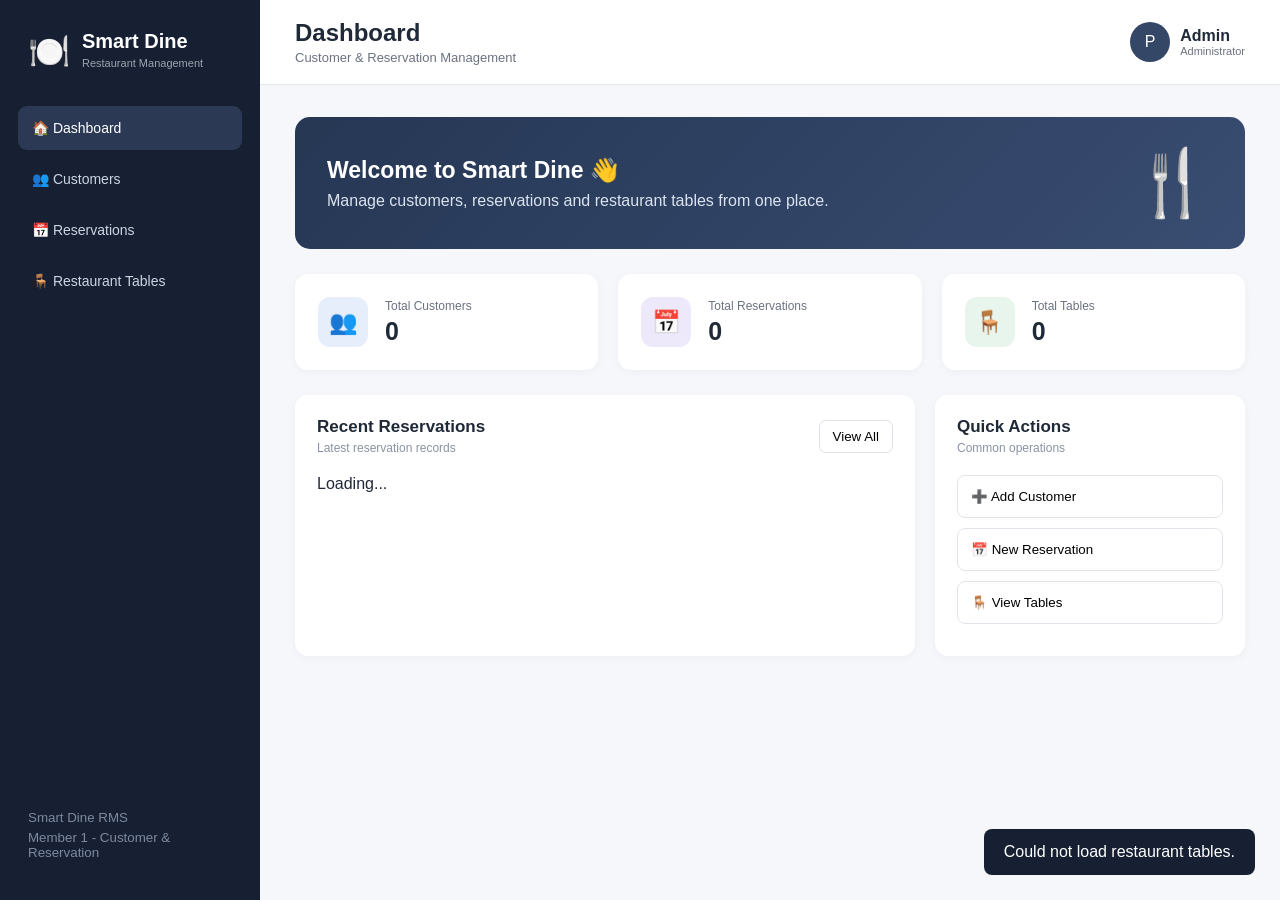
==== commit 784ee2dd: "Add customer form validation" ====
--- a/frontend/index.html
+++ b/frontend/index.html
@@ -1,460 +1,546 @@
 <!DOCTYPE html>
 <html lang="en">
+
 <head>
     <meta charset="UTF-8">
     <meta name="viewport" content="width=device-width, initial-scale=1.0">
+
     <title>Smart Dine - Restaurant Management System</title>
-    <style>
-        body {
-            margin: 0;
-            display: flex;
-            font-family: 'Segoe UI', Tahoma, Geneva, Verdana, sans-serif;
-            background-color: #f4f6f9;
-            color: #333;
-        }
-        .sidebar {
-            width: 260px;
-            height: 100vh;
-            background-color: #1a1c23;
-            color: #ffffff;
-            position: fixed;
-            top: 0;
-            left: 0;
-            display: flex;
-            flex-direction: column;
-            padding: 20px;
-            box-sizing: border-box;
-            z-index: 100;
-        }
-        .sidebar-brand h2 { margin: 0; font-size: 22px; color: #ffffff; }
-        .sidebar-brand p { color: #9ca3af; font-size: 13px; margin-top: 4px; }
-        .sidebar-menu { list-style: none; padding: 0; margin-top: 40px; }
-        .sidebar-menu li { margin-bottom: 15px; }
-        .sidebar-menu a {
-            color: #9ca3af;
-            text-decoration: none;
-            font-size: 16px;
-            display: block;
-            padding: 10px 15px;
-            border-radius: 8px;
-            transition: all 0.3s ease;
-        }
-        .sidebar-menu a:hover, .sidebar-menu a.active {
-            background-color: #374151;
-            color: #ffffff;
-        }
-        .main-content {
-            margin-left: 260px;
-            padding: 40px;
-            width: calc(100% - 260px);
-            box-sizing: border-box;
-            min-height: 100vh;
-        }
-        .content-section {
-            background: #ffffff;
-            padding: 30px;
-            border-radius: 12px;
-            box-shadow: 0 2px 10px rgba(0, 0, 0, 0.05);
-            margin-bottom: 20px;
-        }
-        h1 { margin-top: 0; color: #111827; }
-        p { color: #6b7280; }
-        .grid-container {
-            display: grid;
-            grid-template-columns: 2fr 1fr;
-            gap: 25px;
-            margin-top: 20px;
-        }
-        table { width: 100%; border-collapse: collapse; }
-        th, td { padding: 12px; text-align: left; border-bottom: 1px solid #e5e7eb; font-size: 14px; }
-        th { background-color: #f9fafb; font-weight: 600; color: #374151; }
-        .form-group { margin-bottom: 15px; }
-        label { display: block; font-size: 13px; font-weight: 600; color: #374151; margin-bottom: 5px; }
-        input, select { width: 100%; padding: 10px; border: 1px solid #d1d5db; border-radius: 6px; box-sizing: border-box; font-size: 14px; }
-        .btn-primary { background-color: #2563eb; color: white; border: none; padding: 10px 16px; border-radius: 6px; cursor: pointer; font-size: 14px; width: 100%; font-weight: 600; }
-        .btn-primary:hover { background-color: #1d4ed8; }
-        .btn-danger { background-color: #ef4444; color: white; border: none; padding: 6px 10px; border-radius: 4px; cursor: pointer; font-size: 12px; }
-        .btn-danger:hover { background-color: #dc2626; }
-    </style>
+
+    <link rel="stylesheet" href="style.css">
 </head>
+
 <body>
 
-    <div class="sidebar">
-        <div class="sidebar-brand">
-            <h2>Smart Dine</h2>
-            <p>Restaurant Management</p>
+<div class="app">
+
+    <!-- SIDEBAR -->
+    <aside class="sidebar">
+
+        <div class="logo">
+            <div class="logo-icon">🍽️</div>
+
+            <div>
+                <h2>Smart Dine</h2>
+                <span>Restaurant Management</span>
+            </div>
         </div>
-        <ul class="sidebar-menu">
-            <li><a href="#" onclick="switchTab('dashboard'); return false;" class="active" id="link-dashboard">🏠 Dashboard</a></li>
-            <li><a href="#" onclick="switchTab('inventory'); return false;" id="link-inventory">📦 Inventory</a></li>
-            <li><a href="#" onclick="switchTab('suppliers'); return false;" id="link-suppliers">🚚 Suppliers</a></li>
-            <li><a href="#" onclick="switchTab('staff'); return false;" id="link-staff">👥 Staff / Employees</a></li>
-        </ul>
+
+        <nav>
+
+            <button class="nav-btn active" onclick="showSection('dashboard')">
+                🏠 Dashboard
+            </button>
+
+            <button class="nav-btn" onclick="showSection('customers')">
+                👥 Customers
+            </button>
+
+            <button class="nav-btn" onclick="showSection('reservations')">
+                📅 Reservations
+            </button>
+
+            <button class="nav-btn" onclick="showSection('tables')">
+                🪑 Restaurant Tables
+            </button>
+
+        </nav>
+
+        <div class="sidebar-footer">
+            <small>Smart Dine RMS</small>
+            <small>Member 1 - Customer & Reservation</small>
+        </div>
+
+    </aside>
+
+
+    <!-- MAIN CONTENT -->
+    <main class="main">
+
+        <!-- TOP BAR -->
+        <header class="topbar">
+
+            <div>
+                <h1 id="pageTitle">Dashboard</h1>
+                <p>Customer & Reservation Management</p>
+            </div>
+
+            <div class="profile">
+                <div class="profile-icon">P</div>
+
+                <div>
+                    <strong>Admin</strong>
+                    <span>Administrator</span>
+                </div>
+            </div>
+
+        </header>
+
+
+        <!-- DASHBOARD -->
+        <section id="dashboard" class="section active-section">
+
+            <div class="welcome">
+                <div>
+                    <h2>Welcome to Smart Dine 👋</h2>
+
+                    <p>
+                        Manage customers, reservations and restaurant tables
+                        from one place.
+                    </p>
+                </div>
+
+                <div class="welcome-icon">🍴</div>
+            </div>
+
+
+            <div class="stats-grid">
+
+                <div class="stat-card">
+                    <div class="stat-icon customer-icon">👥</div>
+
+                    <div>
+                        <span>Total Customers</span>
+                        <strong id="customerCount">0</strong>
+                    </div>
+                </div>
+
+                <div class="stat-card">
+                    <div class="stat-icon reservation-icon">📅</div>
+
+                    <div>
+                        <span>Total Reservations</span>
+                        <strong id="reservationCount">0</strong>
+                    </div>
+                </div>
+
+                <div class="stat-card">
+                    <div class="stat-icon table-icon">🪑</div>
+
+                    <div>
+                        <span>Total Tables</span>
+                        <strong id="tableCount">0</strong>
+                    </div>
+                </div>
+
+            </div>
+
+
+            <div class="dashboard-grid">
+
+                <div class="card">
+
+                    <div class="card-header">
+                        <div>
+                            <h3>Recent Reservations</h3>
+                            <p>Latest reservation records</p>
+                        </div>
+
+                        <button class="small-btn"
+                                onclick="showSection('reservations')">
+                            View All
+                        </button>
+                    </div>
+
+                    <div id="recentReservations">
+                        Loading...
+                    </div>
+
+                </div>
+
+
+                <div class="card quick-actions">
+
+                    <div class="card-header">
+                        <div>
+                            <h3>Quick Actions</h3>
+                            <p>Common operations</p>
+                        </div>
+                    </div>
+
+                    <button onclick="openCustomerModal()">
+                        ➕ Add Customer
+                    </button>
+
+                    <button onclick="openReservationModal()">
+                        📅 New Reservation
+                    </button>
+
+                    <button onclick="showSection('tables')">
+                        🪑 View Tables
+                    </button>
+
+                </div>
+
+            </div>
+
+        </section>
+
+
+        <!-- CUSTOMERS -->
+        <section id="customers" class="section">
+
+            <div class="section-header">
+
+                <div>
+                    <h2>Customer Management</h2>
+                    <p>Manage restaurant customer information.</p>
+                </div>
+
+                <button class="primary-btn"
+                        onclick="openCustomerModal()">
+                    + Add Customer
+                </button>
+
+            </div>
+
+
+            <div class="card">
+
+                <div class="table-container">
+
+                    <table>
+
+                        <thead>
+                        <tr>
+                            <th>ID</th>
+                            <th>Name</th>
+                            <th>Phone</th>
+                            <th>Email</th>
+                            <th>Address</th>
+                            <th>Actions</th>
+                        </tr>
+                        </thead>
+
+                        <tbody id="customerTableBody">
+                        </tbody>
+
+                    </table>
+
+                </div>
+
+            </div>
+
+        </section>
+
+
+        <!-- RESERVATIONS -->
+        <section id="reservations" class="section">
+
+            <div class="section-header">
+
+                <div>
+                    <h2>Reservation Management</h2>
+                    <p>Manage customer table reservations.</p>
+                </div>
+
+                <button class="primary-btn"
+                        onclick="openReservationModal()">
+                    + New Reservation
+                </button>
+
+            </div>
+
+
+            <div class="card">
+
+                <div class="table-container">
+
+                    <table>
+
+                        <thead>
+                        <tr>
+                            <th>ID</th>
+                            <th>Customer</th>
+                            <th>Date</th>
+                            <th>Time</th>
+                            <th>Guests</th>
+                            <th>Table</th>
+                            <th>Status</th>
+                            <th>Actions</th>
+                        </tr>
+                        </thead>
+
+                        <tbody id="reservationTableBody">
+                        </tbody>
+
+                    </table>
+
+                </div>
+
+            </div>
+
+        </section>
+
+
+        <!-- RESTAURANT TABLES -->
+        <section id="tables" class="section">
+
+            <div class="section-header">
+
+                <div>
+                    <h2>Restaurant Tables</h2>
+                    <p>View restaurant table information.</p>
+                </div>
+
+            </div>
+
+            <div id="tableCards" class="table-cards"></div>
+
+        </section>
+
+    </main>
+
+</div>
+
+
+<!-- CUSTOMER MODAL -->
+<div id="customerModal" class="modal">
+
+    <div class="modal-content">
+
+        <div class="modal-header">
+
+            <div>
+                <h2 id="customerModalTitle">Add Customer</h2>
+                <p>Enter customer information.</p>
+            </div>
+
+            <button type="button"
+                    class="close-btn"
+                    onclick="closeCustomerModal()">
+                ×
+            </button>
+
+        </div>
+
+
+        <!-- CUSTOMER FORM WITH VALIDATION -->
+        <form id="customerForm" novalidate>
+
+            <input type="hidden" id="customerId">
+
+
+            <!-- NAME -->
+            <label for="customerName">Name</label>
+
+            <input
+                type="text"
+                id="customerName"
+                name="customerName"
+                placeholder="Enter customer name"
+                minlength="2"
+                maxlength="100"
+                autocomplete="name"
+                required
+                aria-describedby="customerNameError"
+            >
+
+            <small
+                class="field-error"
+                id="customerNameError"
+                aria-live="polite">
+            </small>
+
+
+            <!-- PHONE -->
+            <label for="customerPhone">Phone</label>
+
+            <input
+                type="tel"
+                id="customerPhone"
+                name="customerPhone"
+                placeholder="Enter phone number"
+                maxlength="20"
+                autocomplete="tel"
+                required
+                aria-describedby="customerPhoneError"
+            >
+
+            <small
+                class="field-error"
+                id="customerPhoneError"
+                aria-live="polite">
+            </small>
+
+
+            <!-- EMAIL -->
+            <label for="customerEmail">Email</label>
+
+            <input
+                type="email"
+                id="customerEmail"
+                name="customerEmail"
+                placeholder="Enter email"
+                maxlength="254"
+                autocomplete="email"
+                aria-describedby="customerEmailError"
+            >
+
+            <small
+                class="field-error"
+                id="customerEmailError"
+                aria-live="polite">
+            </small>
+
+
+            <!-- ADDRESS -->
+            <label for="customerAddress">Address</label>
+
+            <textarea
+                id="customerAddress"
+                name="customerAddress"
+                placeholder="Enter address"
+                maxlength="250"
+                autocomplete="street-address"
+                aria-describedby="customerAddressError"
+            ></textarea>
+
+            <small
+                class="field-error"
+                id="customerAddressError"
+                aria-live="polite">
+            </small>
+
+
+            <!-- BUTTONS -->
+            <div class="modal-actions">
+
+                <button
+                    type="button"
+                    class="cancel-btn"
+                    onclick="closeCustomerModal()">
+                    Cancel
+                </button>
+
+                <button
+                    type="submit"
+                    class="primary-btn">
+                    Save Customer
+                </button>
+
+            </div>
+
+        </form>
+
     </div>
 
-    <div class="main-content">
-        <!-- Dashboard -->
-        <div id="section-dashboard" class="content-section" style="display: block;">
-            <h1>Dashboard Overview</h1>
-            <p>Welcome back, Admin. Monitor low-stock levels, total staff, and active suppliers from this central hub.</p>
+</div>
+
+
+<!-- RESERVATION MODAL -->
+<div id="reservationModal" class="modal">
+
+    <div class="modal-content">
+
+        <div class="modal-header">
+
+            <div>
+                <h2 id="reservationModalTitle">
+                    New Reservation
+                </h2>
+
+                <p>Enter reservation details.</p>
+            </div>
+
+            <button type="button"
+                    class="close-btn"
+                    onclick="closeReservationModal()">
+                ×
+            </button>
+
         </div>
 
-        <!-- Inventory -->
-        <div id="section-inventory" class="content-section" style="display: none;">
-            <h1>Inventory Management</h1>
-            <p>Manage raw ingredients, quantities, reorder thresholds, and stock levels.</p>
-            <div class="grid-container">
-                <div>
-                    <h3>Current Inventory</h3>
-                    <table>
-                        <thead>
-                            <tr><th>ID</th><th>Item Name</th><th>Stock</th><th>Unit</th><th>Reorder</th><th>Action</th></tr>
-                        </thead>
-                        <tbody id="inventory-table-body">
-                            <tr><td colspan="6" style="text-align: center;">Loading...</td></tr>
-                        </tbody>
-                    </table>
-                </div>
-                <div style="background: #f9fafb; padding: 20px; border-radius: 8px;">
-                    <h3>Add / Replenish Stock</h3>
-                    <form id="inventory-form" onsubmit="addOrReplenishInventory(event)">
-                        <div class="form-group"><label>Item Name</label><input type="text" id="inv-name" required placeholder="Basmati Rice"></div>
-                        <div class="form-group"><label>Quantity</label><input type="number" step="0.01" id="inv-qty" required placeholder="50"></div>
-                        <div class="form-group"><label>Unit</label><input type="text" id="inv-unit" required placeholder="kg"></div>
-                        <div class="form-group"><label>Reorder Level</label><input type="number" step="0.01" id="inv-reorder" required placeholder="10"></div>
-                        <button type="submit" class="btn-primary">Save / Replenish Stock</button>
-                    </form>
-                </div>
-            </div>
-        </div>
-
-        <!-- Suppliers -->
-        <div id="section-suppliers" class="content-section" style="display: none;">
-            <h1>Supplier Directory</h1>
-            <p>Maintain external vendor profiles and contact channels.</p>
-            <div class="grid-container">
-                <div>
-                    <h3>Registered Suppliers</h3>
-                    <table>
-                        <thead>
-                            <tr><th>ID</th><th>Name</th><th>Contact</th><th>Email</th><th>Action</th></tr>
-                        </thead>
-                        <tbody id="supplier-table-body">
-                            <tr><td colspan="5" style="text-align: center;">Loading...</td></tr>
-                        </tbody>
-                    </table>
-                </div>
-                <div style="background: #f9fafb; padding: 20px; border-radius: 8px;">
-                    <h3>Add Supplier</h3>
-                    <form id="supplier-form" onsubmit="addSupplier(event)">
-                        <div class="form-group"><label>Name</label><input type="text" id="sup-name" required placeholder="FreshFoods"></div>
-                        <div class="form-group"><label>Phone</label><input type="text" id="sup-phone" required placeholder="0771234567"></div>
-                        <div class="form-group"><label>Email</label><input type="email" id="sup-email" required placeholder="info@fresh.com"></div>
-                        <div class="form-group"><label>Address</label><input type="text" id="sup-address" required placeholder="Colombo"></div>
-                        <button type="submit" class="btn-primary">Save Supplier</button>
-                    </form>
-                </div>
-            </div>
-        </div>
-
-        <!-- Staff -->
-        <div id="section-staff" class="content-section" style="display: none;">
-            <h1>Employee Directory</h1>
-            <p>Manage restaurant staff records and assigned operational roles.</p>
-            <div class="grid-container">
-                <div>
-                    <h3>Staff Roster</h3>
-                    <table>
-                        <thead>
-                            <tr><th>ID</th><th>Name</th><th>Role</th><th>Phone</th><th>Action</th></tr>
-                        </thead>
-                        <tbody id="staff-table-body">
-                            <tr><td colspan="5" style="text-align: center;">Loading...</td></tr>
-                        </tbody>
-                    </table>
-                </div>
-                <div style="background: #f9fafb; padding: 20px; border-radius: 8px;">
-                    <h3>Register Employee</h3>
-                    <form id="staff-form" onsubmit="addStaff(event)">
-                        <div class="form-group"><label>Full Name</label><input type="text" id="emp-name" required placeholder="John Doe"></div>
-                        <div class="form-group"><label>Role</label>
-                            <select id="emp-role" required>
-                                <option value="">Select Role</option>
-                                <option value="Manager">Manager</option>
-                                <option value="Chef">Chef</option>
-                                <option value="Waiter">Waiter</option>
-                                <option value="Cashier">Cashier</option>
-                            </select>
-                        </div>
-                        <div class="form-group"><label>Phone</label><input type="text" id="emp-phone" required placeholder="0711234567"></div>
-                        <div class="form-group"><label>Email</label><input type="email" id="emp-email" required placeholder="john@dine.com"></div>
-                        <button type="submit" class="btn-primary">Register Employee</button>
-                    </form>
-                </div>
-            </div>
-        </div>
+
+        <form id="reservationForm">
+
+            <input type="hidden" id="reservationId">
+
+
+            <label for="reservationCustomer">Customer</label>
+
+            <select id="reservationCustomer" required>
+                <option value="">Select customer</option>
+            </select>
+
+
+            <label for="reservationTable">Restaurant Table</label>
+
+            <select id="reservationTable" required>
+                <option value="">Select table</option>
+            </select>
+
+
+            <label for="reservationDate">Date</label>
+
+            <input
+                type="date"
+                id="reservationDate"
+                required
+            >
+
+
+            <label for="reservationTime">Time</label>
+
+            <input
+                type="time"
+                id="reservationTime"
+                required
+            >
+
+
+            <label for="reservationGuests">Number of Guests</label>
+
+            <input
+                type="number"
+                id="reservationGuests"
+                min="1"
+                required
+            >
+
+
+            <label for="reservationStatus">Status</label>
+
+            <select id="reservationStatus">
+
+                <option value="Pending">Pending</option>
+                <option value="Confirmed">Confirmed</option>
+                <option value="Completed">Completed</option>
+                <option value="Cancelled">Cancelled</option>
+
+            </select>
+
+
+            <div class="modal-actions">
+
+                <button
+                    type="button"
+                    class="cancel-btn"
+                    onclick="closeReservationModal()">
+                    Cancel
+                </button>
+
+                <button
+                    type="submit"
+                    class="primary-btn">
+                    Save Reservation
+                </button>
+
+            </div>
+
+        </form>
+
     </div>
 
-<script>
-        const API = "http://localhost:9090/api";
-
-        window.onload = () => fetchAllData();
-
-        function fetchAllData() {
-            fetchInventory();
-            fetchSuppliers();
-            fetchStaff();
-        }
-
-        function switchTab(tabName) {
-            const sections = ['dashboard', 'inventory', 'suppliers', 'staff'];
-            sections.forEach(sec => {
-                const el = document.getElementById('section-' + sec);
-                const link = document.getElementById('link-' + sec);
-                if (el) el.style.display = 'none';
-                if (link) link.classList.remove('active');
-            });
-
-            const targetSection = document.getElementById('section-' + tabName);
-            const targetLink = document.getElementById('link-' + tabName);
-            if (targetSection) targetSection.style.display = 'block';
-            if (targetLink) targetLink.classList.add('active');
-        }
-
-        // --- INVENTORY (Universal Multi-Key Payload) ---
-        async function fetchInventory() {
-            try {
-                const res = await fetch(`${API}/inventory`);
-                if (!res.ok) return;
-                const items = await res.json();
-                document.getElementById('inventory-table-body').innerHTML = items.length ? items.map(i => `
-                    <tr>
-                        <td>#${i.inventoryId || i.id}</td>
-                        <td><strong>${i.itemName || i.name}</strong></td>
-                        <td>${i.quantity !== undefined ? i.quantity : i.stock}</td>
-                        <td>${i.unit}</td>
-                        <td>${i.reorderLevel !== undefined ? i.reorderLevel : i.reorder}</td>
-                        <td><button class="btn-danger" onclick="deleteInventory(${i.inventoryId || i.id})">Delete</button></td>
-                    </tr>
-                `).join('') : `<tr><td colspan="6" style="text-align:center;">No records found.</td></tr>`;
-            } catch (err) { console.error(err); }
-        }
-
-  async function addOrReplenishInventory(e) {
-            e.preventDefault();
-            const itemName = document.getElementById('inv-name').value.trim();
-            const quantity = parseFloat(document.getElementById('inv-qty').value);
-            const unit = document.getElementById('inv-unit').value.trim();
-            const reorderLevel = parseFloat(document.getElementById('inv-reorder').value);
-
-            try {
-                const res = await fetch(`${API}/inventory`);
-                const items = await res.json();
-                
-                // Find all matches
-                const matches = items.filter(i => {
-                    const name = i.itemName || i.name || "";
-                    return name.toLowerCase() === itemName.toLowerCase();
-                });
-
-                if (matches.length > 0) {
-                    // Sort by ID to pick the oldest record (e.g., #1) as the master record
-                    matches.sort((a, b) => (a.inventoryId || a.id) - (b.inventoryId || b.id));
-                    const master = matches[0];
-                    const masterId = master.inventoryId || master.id;
-
-                    // Calculate total accumulated stock across all duplicates
-                    let totalQty = quantity;
-                    matches.forEach(m => {
-                        const q = m.quantity !== undefined ? m.quantity : (m.stock || 0);
-                        totalQty += Number(q);
-                    });
-                    // Subtract the double-counted input quantity if we included all matches
-                    // (since matches includes current items, let's sum them up properly)
-                    totalQty = quantity;
-                    for (const m of matches) {
-                        totalQty += Number(m.quantity !== undefined ? m.quantity : (m.stock || 0));
-                    }
-
-                    const payload = {
-                        inventoryId: masterId,
-                        id: masterId,
-                        itemName: itemName,
-                        name: itemName,
-                        quantity: totalQty,
-                        stock: totalQty,
-                        qty: totalQty,
-                        unit: unit || master.unit,
-                        reorderLevel: !isNaN(reorderLevel) ? reorderLevel : (master.reorderLevel || master.reorder),
-                        reorder: !isNaN(reorderLevel) ? reorderLevel : (master.reorderLevel || master.reorder)
-                    };
-
-                    // Update the master record (ID #1) using PUT
-                    let updateRes = await fetch(`${API}/inventory/${masterId}`, {
-                        method: 'PUT',
-                        headers: { 'Content-Type': 'application/json' },
-                        body: JSON.stringify(payload)
-                    });
-
-                    // If PUT fails on ID #1, fallback to deleting #1 and posting fresh
-                    if (!updateRes.ok) {
-                        await fetch(`${API}/inventory/${masterId}`, { method: 'DELETE' });
-                        await fetch(`${API}/inventory`, {
-                            method: 'POST',
-                            headers: { 'Content-Type': 'application/json' },
-                            body: JSON.stringify(payload)
-                        });
-                    }
-
-                    // Delete any extra duplicate rows (like #11)
-                    for (let i = 1; i < matches.length; i++) {
-                        const dupId = matches[i].inventoryId || matches[i].id;
-                        await fetch(`${API}/inventory/${dupId}`, { method: 'DELETE' });
-                    }
-
-                } else {
-                    // Create new item if it doesn't exist at all
-                    const payload = {
-                        itemName: itemName,
-                        name: itemName,
-                        quantity: quantity,
-                        stock: quantity,
-                        qty: quantity,
-                        unit: unit,
-                        reorderLevel: reorderLevel,
-                        reorder: reorderLevel
-                    };
-
-                    await fetch(`${API}/inventory`, {
-                        method: 'POST',
-                        headers: { 'Content-Type': 'application/json' },
-                        body: JSON.stringify(payload)
-                    });
-                }
-
-                document.getElementById('inventory-form').reset();
-                fetchInventory();
-            } catch (err) { 
-                console.error(err);
-                alert('Connection error while saving inventory.'); 
-            }
-        }
-
-        async function deleteInventory(id) {
-            if (!confirm('Delete item?')) return;
-            await fetch(`${API}/inventory/${id}`, { method: 'DELETE' });
-            fetchInventory();
-        }
-
-        // --- SUPPLIERS (Universal Multi-Key Payload) ---
-        async function fetchSuppliers() {
-            try {
-                const res = await fetch(`${API}/suppliers`);
-                if (!res.ok) return;
-                const suppliers = await res.json();
-                document.getElementById('supplier-table-body').innerHTML = suppliers.length ? suppliers.map(s => `
-                    <tr>
-                        <td>#${s.supplierId || s.id}</td>
-                        <td><strong>${s.supplierName || s.name}</strong></td>
-                        <td>${s.contactNumber || s.phone}</td>
-                        <td>${s.email}</td>
-                        <td><button class="btn-danger" onclick="deleteSupplier(${s.supplierId || s.id})">Delete</button></td>
-                    </tr>
-                `).join('') : `<tr><td colspan="5" style="text-align:center;">No suppliers found.</td></tr>`;
-            } catch (err) { console.error(err); }
-        }
-
-        async function addSupplier(e) {
-            e.preventDefault();
-            const supName = document.getElementById('sup-name').value.trim();
-            const supPhone = document.getElementById('sup-phone').value.trim();
-            const supEmail = document.getElementById('sup-email').value.trim();
-            const supAddress = document.getElementById('sup-address').value.trim();
-
-            const data = {
-                supplierName: supName,
-                name: supName,
-                contactNumber: supPhone,
-                phone: supPhone,
-                email: supEmail,
-                address: supAddress
-            };
-
-            try {
-                const res = await fetch(`${API}/suppliers`, {
-                    method: 'POST',
-                    headers: { 'Content-Type': 'application/json' },
-                    body: JSON.stringify(data)
-                });
-                if (res.ok) {
-                    document.getElementById('supplier-form').reset();
-                    fetchSuppliers();
-                } else {
-                    alert('Failed to add supplier.');
-                }
-            } catch (err) { console.error(err); }
-        }
-
-        async function deleteSupplier(id) {
-            if (!confirm('Delete supplier?')) return;
-            await fetch(`${API}/suppliers/${id}`, { method: 'DELETE' });
-            fetchSuppliers();
-        }
-
-        // --- STAFF (Universal Multi-Key Payload) ---
-        async function fetchStaff() {
-            try {
-                const res = await fetch(`${API}/employees`);
-                if (!res.ok) return;
-                const staff = await res.json();
-                document.getElementById('staff-table-body').innerHTML = staff.length ? staff.map(emp => `
-                    <tr>
-                        <td>#${emp.employeeId || emp.id}</td>
-                        <td><strong>${emp.fullName || emp.name}</strong></td>
-                        <td>${emp.role}</td>
-                        <td>${emp.phone || emp.contactNumber}</td>
-                        <td><button class="btn-danger" onclick="deleteStaff(${emp.employeeId || emp.id})">Delete</button></td>
-                    </tr>
-                `).join('') : `<tr><td colspan="5" style="text-align:center;">No staff found.</td></tr>`;
-            } catch (err) { console.error(err); }
-        }
-
-        async function addStaff(e) {
-            e.preventDefault();
-            const empName = document.getElementById('emp-name').value.trim();
-            const empRole = document.getElementById('emp-role').value.trim();
-            const empPhone = document.getElementById('emp-phone').value.trim();
-            const empEmail = document.getElementById('emp-email').value.trim();
-
-            const data = {
-                fullName: empName,
-                name: empName,
-                role: empRole,
-                phone: empPhone,
-                contactNumber: empPhone,
-                email: empEmail
-            };
-
-            try {
-                const res = await fetch(`${API}/employees`, {
-                    method: 'POST',
-                    headers: { 'Content-Type': 'application/json' },
-                    body: JSON.stringify(data)
-                });
-                if (res.ok) {
-                    document.getElementById('staff-form').reset();
-                    fetchStaff();
-                } else {
-                    alert('Failed to register employee.');
-                }
-            } catch (err) { console.error(err); }
-        }
-
-        async function deleteStaff(id) {
-            if (!confirm('Delete employee?')) return;
-            await fetch(`${API}/employees/${id}`, { method: 'DELETE' });
-            fetchStaff();
-        }
-    </script>
+</div>
+
+
+<!-- NOTIFICATION -->
+<div id="notification" class="notification"></div>
+
+
+<!-- JAVASCRIPT -->
+<script src="app.js"></script>
+
 </body>
 </html>
--- a/frontend/style.css
+++ b/frontend/style.css
@@ -0,0 +1,604 @@
+* {
+    margin: 0;
+    padding: 0;
+    box-sizing: border-box;
+}
+
+body {
+    font-family: "Segoe UI", Arial, sans-serif;
+    background: #f5f7fb;
+    color: #1f2937;
+}
+
+button,
+input,
+select,
+textarea {
+    font-family: inherit;
+}
+
+
+/* APP */
+
+.app {
+    display: flex;
+    min-height: 100vh;
+}
+
+
+/* SIDEBAR */
+
+.sidebar {
+    width: 260px;
+    background: #172033;
+    color: white;
+    padding: 25px 18px;
+    display: flex;
+    flex-direction: column;
+    position: fixed;
+    height: 100vh;
+    left: 0;
+    top: 0;
+}
+
+.logo {
+    display: flex;
+    align-items: center;
+    gap: 12px;
+    padding: 5px 10px 35px;
+}
+
+.logo-icon {
+    font-size: 34px;
+}
+
+.logo h2 {
+    font-size: 20px;
+}
+
+.logo span {
+    color: #9ca3af;
+    font-size: 11px;
+}
+
+
+nav {
+    display: flex;
+    flex-direction: column;
+    gap: 7px;
+}
+
+
+.nav-btn {
+    border: none;
+    background: transparent;
+    color: #cbd5e1;
+    padding: 14px;
+    text-align: left;
+    border-radius: 9px;
+    cursor: pointer;
+    font-size: 14px;
+    transition: 0.2s;
+}
+
+.nav-btn:hover,
+.nav-btn.active {
+    background: #2b3955;
+    color: white;
+}
+
+
+.sidebar-footer {
+    margin-top: auto;
+    padding: 15px 10px;
+    display: flex;
+    flex-direction: column;
+    gap: 5px;
+    color: #7d899f;
+}
+
+
+/* MAIN */
+
+.main {
+    margin-left: 260px;
+    width: calc(100% - 260px);
+}
+
+
+/* TOP BAR */
+
+.topbar {
+    height: 85px;
+    background: white;
+    border-bottom: 1px solid #e5e7eb;
+    padding: 18px 35px;
+    display: flex;
+    justify-content: space-between;
+    align-items: center;
+}
+
+.topbar h1 {
+    font-size: 24px;
+}
+
+.topbar p {
+    color: #6b7280;
+    font-size: 13px;
+    margin-top: 3px;
+}
+
+.profile {
+    display: flex;
+    align-items: center;
+    gap: 10px;
+}
+
+.profile-icon {
+    width: 40px;
+    height: 40px;
+    background: #344767;
+    color: white;
+    border-radius: 50%;
+    display: flex;
+    justify-content: center;
+    align-items: center;
+}
+
+.profile span {
+    display: block;
+    font-size: 11px;
+    color: #6b7280;
+}
+
+
+/* SECTIONS */
+
+.section {
+    display: none;
+    padding: 32px 35px;
+}
+
+.active-section {
+    display: block;
+}
+
+
+/* WELCOME */
+
+.welcome {
+    background: linear-gradient(135deg, #263754, #394d72);
+    color: white;
+    padding: 28px 32px;
+    border-radius: 15px;
+    display: flex;
+    justify-content: space-between;
+    align-items: center;
+    margin-bottom: 25px;
+}
+
+.welcome h2 {
+    font-size: 23px;
+    margin-bottom: 8px;
+}
+
+.welcome p {
+    color: #dbe3ef;
+}
+
+.welcome-icon {
+    font-size: 65px;
+}
+
+
+/* STATS */
+
+.stats-grid {
+    display: grid;
+    grid-template-columns: repeat(3, 1fr);
+    gap: 20px;
+    margin-bottom: 25px;
+}
+
+.stat-card {
+    background: white;
+    border-radius: 13px;
+    padding: 23px;
+    display: flex;
+    align-items: center;
+    gap: 17px;
+    box-shadow: 0 2px 8px rgba(0,0,0,0.04);
+}
+
+.stat-icon {
+    width: 50px;
+    height: 50px;
+    border-radius: 12px;
+    display: flex;
+    justify-content: center;
+    align-items: center;
+    font-size: 23px;
+}
+
+.customer-icon {
+    background: #e7eefb;
+}
+
+.reservation-icon {
+    background: #eee8fb;
+}
+
+.table-icon {
+    background: #e7f5ed;
+}
+
+.stat-card span {
+    display: block;
+    color: #6b7280;
+    font-size: 12px;
+}
+
+.stat-card strong {
+    font-size: 25px;
+    display: block;
+    margin-top: 4px;
+}
+
+
+/* DASHBOARD GRID */
+
+.dashboard-grid {
+    display: grid;
+    grid-template-columns: 2fr 1fr;
+    gap: 20px;
+}
+
+
+/* CARD */
+
+.card {
+    background: white;
+    border-radius: 13px;
+    padding: 22px;
+    box-shadow: 0 2px 8px rgba(0,0,0,0.04);
+}
+
+.card-header {
+    display: flex;
+    justify-content: space-between;
+    align-items: center;
+    margin-bottom: 20px;
+}
+
+.card-header h3 {
+    font-size: 17px;
+}
+
+.card-header p {
+    color: #8a93a3;
+    font-size: 12px;
+    margin-top: 4px;
+}
+
+
+/* SECTION HEADER */
+
+.section-header {
+    display: flex;
+    justify-content: space-between;
+    align-items: center;
+    margin-bottom: 22px;
+}
+
+.section-header h2 {
+    font-size: 23px;
+}
+
+.section-header p {
+    color: #6b7280;
+    margin-top: 5px;
+}
+
+
+/* BUTTONS */
+
+.primary-btn {
+    border: none;
+    background: #344767;
+    color: white;
+    padding: 11px 18px;
+    border-radius: 8px;
+    cursor: pointer;
+    font-weight: 600;
+}
+
+.primary-btn:hover {
+    background: #263754;
+}
+
+.small-btn {
+    border: 1px solid #dce1e8;
+    background: white;
+    padding: 8px 13px;
+    border-radius: 7px;
+    cursor: pointer;
+}
+
+.cancel-btn {
+    border: 1px solid #dce1e8;
+    background: white;
+    padding: 11px 18px;
+    border-radius: 8px;
+    cursor: pointer;
+}
+
+.quick-actions button {
+    width: 100%;
+    padding: 13px;
+    margin-bottom: 10px;
+    border: 1px solid #e1e5eb;
+    background: white;
+    border-radius: 8px;
+    text-align: left;
+    cursor: pointer;
+}
+
+.quick-actions button:hover {
+    background: #f6f8fb;
+}
+
+
+/* TABLE */
+
+.table-container {
+    overflow-x: auto;
+}
+
+table {
+    width: 100%;
+    border-collapse: collapse;
+}
+
+th {
+    background: #f7f8fa;
+    color: #667085;
+    font-size: 12px;
+    text-align: left;
+    padding: 13px;
+}
+
+td {
+    padding: 14px 13px;
+    border-bottom: 1px solid #edf0f3;
+    font-size: 13px;
+}
+
+tr:hover td {
+    background: #fafbfc;
+}
+
+.action-btn {
+    border: none;
+    padding: 6px 9px;
+    border-radius: 5px;
+    cursor: pointer;
+    margin-right: 4px;
+}
+
+.edit-btn {
+    background: #eef3fb;
+    color: #344767;
+}
+
+.delete-btn {
+    background: #fff0f0;
+    color: #c0392b;
+}
+
+
+/* STATUS */
+
+.status {
+    display: inline-block;
+    padding: 5px 9px;
+    border-radius: 20px;
+    font-size: 11px;
+    font-weight: 600;
+}
+
+.status-confirmed {
+    background: #e8f6ed;
+    color: #218447;
+}
+
+.status-pending {
+    background: #fff5dc;
+    color: #a46b00;
+}
+
+.status-completed {
+    background: #e7eefb;
+    color: #344767;
+}
+
+.status-cancelled {
+    background: #ffe9e9;
+    color: #bd3838;
+}
+
+
+/* TABLE CARDS */
+
+.table-cards {
+    display: grid;
+    grid-template-columns: repeat(4, 1fr);
+    gap: 18px;
+}
+
+.restaurant-table-card {
+    background: white;
+    border-radius: 12px;
+    padding: 22px;
+    box-shadow: 0 2px 8px rgba(0,0,0,0.04);
+}
+
+.restaurant-table-card h3 {
+    margin-bottom: 8px;
+}
+
+.restaurant-table-card p {
+    color: #6b7280;
+    font-size: 13px;
+    margin: 5px 0;
+}
+
+
+/* MODAL */
+
+.modal {
+    display: none;
+    position: fixed;
+    z-index: 1000;
+    inset: 0;
+    background: rgba(10, 18, 30, 0.55);
+    justify-content: center;
+    align-items: center;
+    padding: 20px;
+}
+
+.modal.show {
+    display: flex;
+}
+
+.modal-content {
+    background: white;
+    width: 100%;
+    max-width: 520px;
+    border-radius: 14px;
+    padding: 25px;
+    max-height: 90vh;
+    overflow-y: auto;
+}
+
+.modal-header {
+    display: flex;
+    justify-content: space-between;
+    margin-bottom: 20px;
+}
+
+.modal-header p {
+    color: #7b8493;
+    font-size: 12px;
+    margin-top: 4px;
+}
+
+.close-btn {
+    border: none;
+    background: transparent;
+    font-size: 27px;
+    cursor: pointer;
+    color: #667085;
+}
+
+
+form label {
+    display: block;
+    font-size: 13px;
+    font-weight: 600;
+    margin: 14px 0 6px;
+}
+
+form input,
+form select,
+form textarea {
+    width: 100%;
+    border: 1px solid #d9dee7;
+    padding: 11px;
+    border-radius: 7px;
+    outline: none;
+}
+
+form textarea {
+    min-height: 75px;
+    resize: vertical;
+}
+
+form input:focus,
+form select:focus,
+form textarea:focus {
+    border-color: #344767;
+}
+
+.modal-actions {
+    display: flex;
+    justify-content: flex-end;
+    gap: 10px;
+    margin-top: 23px;
+}
+
+
+/* NOTIFICATION */
+
+.notification {
+    position: fixed;
+    right: 25px;
+    bottom: 25px;
+    background: #172033;
+    color: white;
+    padding: 14px 20px;
+    border-radius: 8px;
+    display: none;
+    z-index: 2000;
+}
+
+.notification.show {
+    display: block;
+}
+
+
+/* RESPONSIVE */
+
+@media (max-width: 900px) {
+
+    .sidebar {
+        width: 210px;
+    }
+
+    .main {
+        margin-left: 210px;
+        width: calc(100% - 210px);
+    }
+
+    .stats-grid {
+        grid-template-columns: 1fr;
+    }
+
+    .dashboard-grid {
+        grid-template-columns: 1fr;
+    }
+
+    .table-cards {
+        grid-template-columns: repeat(2, 1fr);
+    }
+}
+
+/* CUSTOMER FORM VALIDATION */
+
+.field-error {
+    display: block;
+    color: #dc2626;
+    font-size: 13px;
+    line-height: 1.4;
+    margin-top: 5px;
+    margin-bottom: 10px;
+}
+
+.field-error:empty {
+    display: none;
+}
+
+#customerForm input[aria-invalid="true"],
+#customerForm textarea[aria-invalid="true"] {
+    border: 1px solid #dc2626;
+    outline-color: #dc2626;
+}
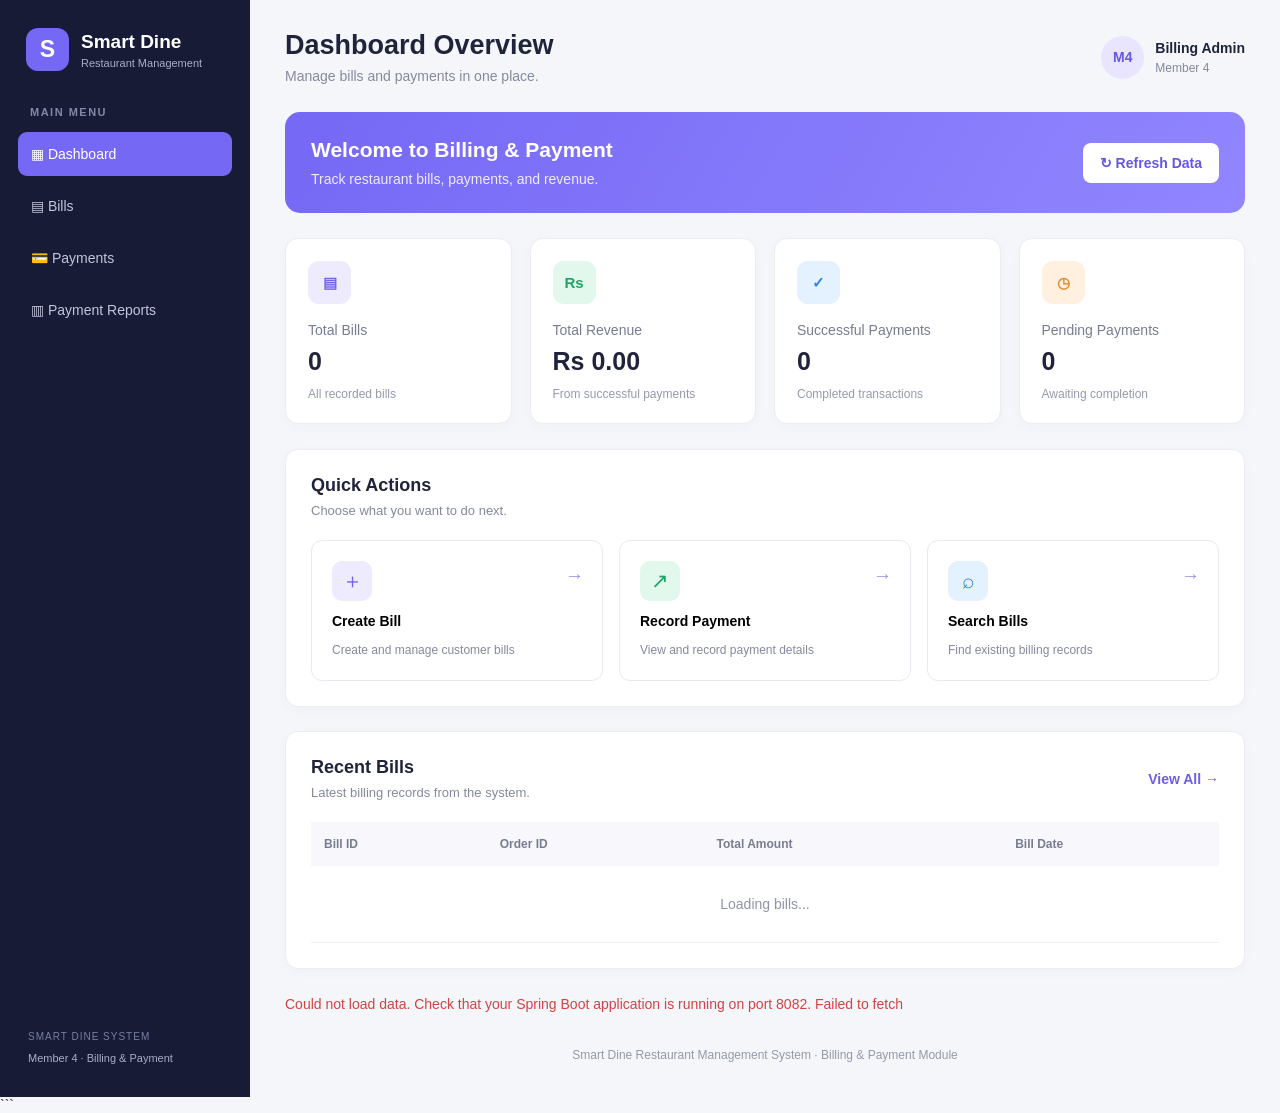
==== commit 40a4697f: "Add Member 4 billing and payment dashboard" ====
--- a/frontend/index.html
+++ b/frontend/index.html
@@ -1,546 +1,312 @@
+
 <!DOCTYPE html>
 <html lang="en">
-
 <head>
     <meta charset="UTF-8">
     <meta name="viewport" content="width=device-width, initial-scale=1.0">
-
-    <title>Smart Dine - Restaurant Management System</title>
-
+    <title>Smart Dine | Billing & Payment</title>
     <link rel="stylesheet" href="style.css">
 </head>
-
 <body>
 
-<div class="app">
-
-    <!-- SIDEBAR -->
+<div class="dashboard">
+
     <aside class="sidebar">
-
-        <div class="logo">
-            <div class="logo-icon">🍽️</div>
-
+        <div class="brand">
+            <div class="brand-icon">S</div>
             <div>
                 <h2>Smart Dine</h2>
-                <span>Restaurant Management</span>
+                <p>Restaurant Management</p>
             </div>
         </div>
 
+        <p class="menu-label">MAIN MENU</p>
+
         <nav>
-
-            <button class="nav-btn active" onclick="showSection('dashboard')">
-                🏠 Dashboard
-            </button>
-
-            <button class="nav-btn" onclick="showSection('customers')">
-                👥 Customers
-            </button>
-
-            <button class="nav-btn" onclick="showSection('reservations')">
-                📅 Reservations
-            </button>
-
-            <button class="nav-btn" onclick="showSection('tables')">
-                🪑 Restaurant Tables
-            </button>
-
+            <a href="#" class="nav-link active" data-page="dashboard">▦ Dashboard</a>
+            <a href="#" class="nav-link" data-page="bills">▤ Bills</a>
+            <a href="#" class="nav-link" data-page="payments">💳 Payments</a>
+            <a href="#" class="nav-link" data-page="reports">▥ Payment Reports</a>
         </nav>
 
-        <div class="sidebar-footer">
-            <small>Smart Dine RMS</small>
-            <small>Member 1 - Customer & Reservation</small>
+        <div class="sidebar-bottom">
+            <p>SMART DINE SYSTEM</p>
+            <span>Member 4 · Billing & Payment</span>
         </div>
-
     </aside>
 
-
-    <!-- MAIN CONTENT -->
-    <main class="main">
-
-        <!-- TOP BAR -->
+    <main class="main-content">
+
         <header class="topbar">
-
             <div>
-                <h1 id="pageTitle">Dashboard</h1>
-                <p>Customer & Reservation Management</p>
-            </div>
-
-            <div class="profile">
-                <div class="profile-icon">P</div>
-
+                <h1 id="page-title">Dashboard Overview</h1>
+                <p id="page-description">Manage bills and payments in one place.</p>
+            </div>
+            <div class="user-profile">
+                <div class="avatar">M4</div>
                 <div>
-                    <strong>Admin</strong>
-                    <span>Administrator</span>
-                </div>
-            </div>
-
+                    <strong>Billing Admin</strong>
+                    <span>Member 4</span>
+                </div>
+            </div>
         </header>
 
-
-        <!-- DASHBOARD -->
-        <section id="dashboard" class="section active-section">
+        <section id="dashboard-page" class="page">
 
             <div class="welcome">
                 <div>
-                    <h2>Welcome to Smart Dine 👋</h2>
-
-                    <p>
-                        Manage customers, reservations and restaurant tables
-                        from one place.
-                    </p>
-                </div>
-
-                <div class="welcome-icon">🍴</div>
-            </div>
-
+                    <h2>Welcome to Billing & Payment</h2>
+                    <p>Track restaurant bills, payments, and revenue.</p>
+                </div>
+                <button class="primary-btn" id="refresh-btn">↻ Refresh Data</button>
+            </div>
 
             <div class="stats-grid">
-
-                <div class="stat-card">
-                    <div class="stat-icon customer-icon">👥</div>
-
-                    <div>
-                        <span>Total Customers</span>
-                        <strong id="customerCount">0</strong>
-                    </div>
-                </div>
-
-                <div class="stat-card">
-                    <div class="stat-icon reservation-icon">📅</div>
-
-                    <div>
-                        <span>Total Reservations</span>
-                        <strong id="reservationCount">0</strong>
-                    </div>
-                </div>
-
-                <div class="stat-card">
-                    <div class="stat-icon table-icon">🪑</div>
-
-                    <div>
-                        <span>Total Tables</span>
-                        <strong id="tableCount">0</strong>
-                    </div>
-                </div>
-
-            </div>
-
-
-            <div class="dashboard-grid">
-
-                <div class="card">
-
-                    <div class="card-header">
-                        <div>
-                            <h3>Recent Reservations</h3>
-                            <p>Latest reservation records</p>
-                        </div>
-
-                        <button class="small-btn"
-                                onclick="showSection('reservations')">
-                            View All
-                        </button>
-                    </div>
-
-                    <div id="recentReservations">
-                        Loading...
-                    </div>
-
-                </div>
-
-
-                <div class="card quick-actions">
-
-                    <div class="card-header">
-                        <div>
-                            <h3>Quick Actions</h3>
-                            <p>Common operations</p>
-                        </div>
-                    </div>
-
-                    <button onclick="openCustomerModal()">
-                        ➕ Add Customer
+                <article class="stat-card">
+                    <div class="stat-icon purple">▤</div>
+                    <p>Total Bills</p>
+                    <h2 id="total-bills">0</h2>
+                    <span>All recorded bills</span>
+                </article>
+
+                <article class="stat-card">
+                    <div class="stat-icon green">Rs</div>
+                    <p>Total Revenue</p>
+                    <h2 id="total-revenue">Rs 0.00</h2>
+                    <span>From successful payments</span>
+                </article>
+
+                <article class="stat-card">
+                    <div class="stat-icon blue">✓</div>
+                    <p>Successful Payments</p>
+                    <h2 id="successful-payments">0</h2>
+                    <span>Completed transactions</span>
+                </article>
+
+                <article class="stat-card">
+                    <div class="stat-icon orange">◷</div>
+                    <p>Pending Payments</p>
+                    <h2 id="pending-payments">0</h2>
+                    <span>Awaiting completion</span>
+                </article>
+            </div>
+
+            <section class="panel">
+                <div class="section-heading">
+                    <div>
+                        <h2>Quick Actions</h2>
+                        <p>Choose what you want to do next.</p>
+                    </div>
+                </div>
+
+                <div class="actions-grid">
+                    <button class="action-card" data-page="bills">
+                        <span class="action-icon purple">＋</span>
+                        <strong>Create Bill</strong>
+                        <span>Create and manage customer bills</span>
+                        <span class="action-arrow">→</span>
                     </button>
 
-                    <button onclick="openReservationModal()">
-                        📅 New Reservation
+                    <button class="action-card" data-page="payments">
+                        <span class="action-icon green">↗</span>
+                        <strong>Record Payment</strong>
+                        <span>View and record payment details</span>
+                        <span class="action-arrow">→</span>
                     </button>
 
-                    <button onclick="showSection('tables')">
-                        🪑 View Tables
+                    <button class="action-card" data-page="bills">
+                        <span class="action-icon blue">⌕</span>
+                        <strong>Search Bills</strong>
+                        <span>Find existing billing records</span>
+                        <span class="action-arrow">→</span>
                     </button>
-
-                </div>
-
-            </div>
-
-        </section>
-
-
-        <!-- CUSTOMERS -->
-        <section id="customers" class="section">
-
-            <div class="section-header">
-
-                <div>
-                    <h2>Customer Management</h2>
-                    <p>Manage restaurant customer information.</p>
-                </div>
-
-                <button class="primary-btn"
-                        onclick="openCustomerModal()">
-                    + Add Customer
-                </button>
-
-            </div>
-
-
-            <div class="card">
-
-                <div class="table-container">
-
+                </div>
+            </section>
+
+            <section class="panel">
+                <div class="section-heading">
+                    <div>
+                        <h2>Recent Bills</h2>
+                        <p>Latest billing records from the system.</p>
+                    </div>
+                    <button class="text-btn" data-page="bills">View All →</button>
+                </div>
+
+                <div class="table-wrap">
                     <table>
-
                         <thead>
                         <tr>
-                            <th>ID</th>
-                            <th>Name</th>
-                            <th>Phone</th>
-                            <th>Email</th>
-                            <th>Address</th>
-                            <th>Actions</th>
+                            <th>Bill ID</th>
+                            <th>Order ID</th>
+                            <th>Total Amount</th>
+                            <th>Bill Date</th>
                         </tr>
                         </thead>
-
-                        <tbody id="customerTableBody">
+                        <tbody id="recent-bills">
+                        <tr>
+                            <td colspan="4" class="empty-state">Loading bills...</td>
+                        </tr>
                         </tbody>
-
                     </table>
-
-                </div>
-
-            </div>
-
+                </div>
+            </section>
+
+            <p id="dashboard-message" class="message"></p>
         </section>
 
-
-        <!-- RESERVATIONS -->
-        <section id="reservations" class="section">
-
-            <div class="section-header">
-
-                <div>
-                    <h2>Reservation Management</h2>
-                    <p>Manage customer table reservations.</p>
-                </div>
-
-                <button class="primary-btn"
-                        onclick="openReservationModal()">
-                    + New Reservation
-                </button>
-
-            </div>
-
-
-            <div class="card">
-
-                <div class="table-container">
-
+        <section id="bills-page" class="page hidden">
+            <section class="panel">
+                <div class="section-heading">
+                    <div>
+                        <h2>Billing Records</h2>
+                        <p>View and search existing bills.</p>
+                    </div>
+                    <button class="primary-btn" id="show-bill-form">+ Create Bill</button>
+                </div>
+
+                <form id="bill-form" class="data-form hidden">
+                    <h3>Create a Bill</h3>
+
+                    <label for="bill-order-id">Order ID</label>
+                    <input id="bill-order-id" type="number" min="1" required>
+
+                    <label for="bill-subtotal">Subtotal (Rs)</label>
+                    <input id="bill-subtotal" type="number" min="0" step="0.01" required>
+
+                    <label for="bill-tax">Tax (Rs)</label>
+                    <input id="bill-tax" type="number" min="0" step="0.01" value="0" required>
+
+                    <label for="bill-discount">Discount (Rs)</label>
+                    <input id="bill-discount" type="number" min="0" step="0.01" value="0" required>
+
+                    <div class="form-actions">
+                        <button class="primary-btn" type="submit">Save Bill</button>
+                        <button class="secondary-btn" type="button" id="cancel-bill">Cancel</button>
+                    </div>
+                </form>
+
+                <input id="bill-search" class="search-input"
+                       type="search" placeholder="Search bills by ID or order ID...">
+
+                <div class="table-wrap">
                     <table>
-
                         <thead>
                         <tr>
-                            <th>ID</th>
-                            <th>Customer</th>
+                            <th>Bill ID</th>
+                            <th>Order ID</th>
+                            <th>Subtotal</th>
+                            <th>Tax</th>
+                            <th>Discount</th>
+                            <th>Total</th>
                             <th>Date</th>
-                            <th>Time</th>
-                            <th>Guests</th>
-                            <th>Table</th>
-                            <th>Status</th>
-                            <th>Actions</th>
                         </tr>
                         </thead>
-
-                        <tbody id="reservationTableBody">
+                        <tbody id="bills-table">
+                        <tr><td colspan="7" class="empty-state">Loading bills...</td></tr>
                         </tbody>
-
                     </table>
-
-                </div>
-
-            </div>
-
+                </div>
+            </section>
+            <p id="bills-message" class="message"></p>
         </section>
 
-
-        <!-- RESTAURANT TABLES -->
-        <section id="tables" class="section">
-
-            <div class="section-header">
-
-                <div>
-                    <h2>Restaurant Tables</h2>
-                    <p>View restaurant table information.</p>
-                </div>
-
-            </div>
-
-            <div id="tableCards" class="table-cards"></div>
-
+        <section id="payments-page" class="page hidden">
+            <section class="panel">
+                <div class="section-heading">
+                    <div>
+                        <h2>Payment Records</h2>
+                        <p>Review payment transactions and their statuses.</p>
+                    </div>
+                    <button class="primary-btn" id="show-payment-form">+ Record Payment</button>
+                </div>
+
+                <form id="payment-form" class="data-form hidden">
+                    <h3>Record a Payment</h3>
+
+                    <label for="payment-bill-id">Bill ID</label>
+                    <input id="payment-bill-id" type="number" min="1" required>
+
+                    <label for="payment-amount">Payment Amount (Rs)</label>
+                    <input id="payment-amount" type="number" min="0.01" step="0.01" required>
+
+                    <label for="payment-method">Payment Method</label>
+                    <select id="payment-method" required>
+                        <option value="">Select a method</option>
+                        <option value="Cash">Cash</option>
+                        <option value="Card">Card</option>
+                        <option value="Online">Online</option>
+                    </select>
+
+                    <div class="form-actions">
+                        <button class="primary-btn" type="submit">Save Payment</button>
+                        <button class="secondary-btn" type="button" id="cancel-payment">Cancel</button>
+                    </div>
+                </form>
+
+                <input id="payment-search" class="search-input"
+                       type="search" placeholder="Search payments by ID or bill ID...">
+
+                <div class="table-wrap">
+                    <table>
+                        <thead>
+                        <tr>
+                            <th>Payment ID</th>
+                            <th>Bill ID</th>
+                            <th>Amount</th>
+                            <th>Method</th>
+                            <th>Status</th>
+                            <th>Date</th>
+                        </tr>
+                        </thead>
+                        <tbody id="payments-table">
+                        <tr><td colspan="6" class="empty-state">Loading payments...</td></tr>
+                        </tbody>
+                    </table>
+                </div>
+            </section>
+            <p id="payments-message" class="message"></p>
         </section>
 
+        <section id="reports-page" class="page hidden">
+            <section class="panel">
+                <div class="section-heading">
+                    <div>
+                        <h2>Payment Reports</h2>
+                        <p>A summary of the available billing and payment records.</p>
+                    </div>
+                    <button class="primary-btn" id="report-refresh">↻ Refresh Report</button>
+                </div>
+
+                <div class="report-grid">
+                    <article class="report-card">
+                        <span>Total Bills</span>
+                        <strong id="report-bills">0</strong>
+                    </article>
+                    <article class="report-card">
+                        <span>Successful Payments</span>
+                        <strong id="report-successful">0</strong>
+                    </article>
+                    <article class="report-card">
+                        <span>Pending Payments</span>
+                        <strong id="report-pending">0</strong>
+                    </article>
+                    <article class="report-card">
+                        <span>Successful Payment Revenue</span>
+                        <strong id="report-revenue">Rs 0.00</strong>
+                    </article>
+                </div>
+            </section>
+            <p id="reports-message" class="message"></p>
+        </section>
+
+        <footer>
+            Smart Dine Restaurant Management System · Billing & Payment Module
+        </footer>
+
     </main>
-
 </div>
 
-
-<!-- CUSTOMER MODAL -->
-<div id="customerModal" class="modal">
-
-    <div class="modal-content">
-
-        <div class="modal-header">
-
-            <div>
-                <h2 id="customerModalTitle">Add Customer</h2>
-                <p>Enter customer information.</p>
-            </div>
-
-            <button type="button"
-                    class="close-btn"
-                    onclick="closeCustomerModal()">
-                ×
-            </button>
-
-        </div>
-
-
-        <!-- CUSTOMER FORM WITH VALIDATION -->
-        <form id="customerForm" novalidate>
-
-            <input type="hidden" id="customerId">
-
-
-            <!-- NAME -->
-            <label for="customerName">Name</label>
-
-            <input
-                type="text"
-                id="customerName"
-                name="customerName"
-                placeholder="Enter customer name"
-                minlength="2"
-                maxlength="100"
-                autocomplete="name"
-                required
-                aria-describedby="customerNameError"
-            >
-
-            <small
-                class="field-error"
-                id="customerNameError"
-                aria-live="polite">
-            </small>
-
-
-            <!-- PHONE -->
-            <label for="customerPhone">Phone</label>
-
-            <input
-                type="tel"
-                id="customerPhone"
-                name="customerPhone"
-                placeholder="Enter phone number"
-                maxlength="20"
-                autocomplete="tel"
-                required
-                aria-describedby="customerPhoneError"
-            >
-
-            <small
-                class="field-error"
-                id="customerPhoneError"
-                aria-live="polite">
-            </small>
-
-
-            <!-- EMAIL -->
-            <label for="customerEmail">Email</label>
-
-            <input
-                type="email"
-                id="customerEmail"
-                name="customerEmail"
-                placeholder="Enter email"
-                maxlength="254"
-                autocomplete="email"
-                aria-describedby="customerEmailError"
-            >
-
-            <small
-                class="field-error"
-                id="customerEmailError"
-                aria-live="polite">
-            </small>
-
-
-            <!-- ADDRESS -->
-            <label for="customerAddress">Address</label>
-
-            <textarea
-                id="customerAddress"
-                name="customerAddress"
-                placeholder="Enter address"
-                maxlength="250"
-                autocomplete="street-address"
-                aria-describedby="customerAddressError"
-            ></textarea>
-
-            <small
-                class="field-error"
-                id="customerAddressError"
-                aria-live="polite">
-            </small>
-
-
-            <!-- BUTTONS -->
-            <div class="modal-actions">
-
-                <button
-                    type="button"
-                    class="cancel-btn"
-                    onclick="closeCustomerModal()">
-                    Cancel
-                </button>
-
-                <button
-                    type="submit"
-                    class="primary-btn">
-                    Save Customer
-                </button>
-
-            </div>
-
-        </form>
-
-    </div>
-
-</div>
-
-
-<!-- RESERVATION MODAL -->
-<div id="reservationModal" class="modal">
-
-    <div class="modal-content">
-
-        <div class="modal-header">
-
-            <div>
-                <h2 id="reservationModalTitle">
-                    New Reservation
-                </h2>
-
-                <p>Enter reservation details.</p>
-            </div>
-
-            <button type="button"
-                    class="close-btn"
-                    onclick="closeReservationModal()">
-                ×
-            </button>
-
-        </div>
-
-
-        <form id="reservationForm">
-
-            <input type="hidden" id="reservationId">
-
-
-            <label for="reservationCustomer">Customer</label>
-
-            <select id="reservationCustomer" required>
-                <option value="">Select customer</option>
-            </select>
-
-
-            <label for="reservationTable">Restaurant Table</label>
-
-            <select id="reservationTable" required>
-                <option value="">Select table</option>
-            </select>
-
-
-            <label for="reservationDate">Date</label>
-
-            <input
-                type="date"
-                id="reservationDate"
-                required
-            >
-
-
-            <label for="reservationTime">Time</label>
-
-            <input
-                type="time"
-                id="reservationTime"
-                required
-            >
-
-
-            <label for="reservationGuests">Number of Guests</label>
-
-            <input
-                type="number"
-                id="reservationGuests"
-                min="1"
-                required
-            >
-
-
-            <label for="reservationStatus">Status</label>
-
-            <select id="reservationStatus">
-
-                <option value="Pending">Pending</option>
-                <option value="Confirmed">Confirmed</option>
-                <option value="Completed">Completed</option>
-                <option value="Cancelled">Cancelled</option>
-
-            </select>
-
-
-            <div class="modal-actions">
-
-                <button
-                    type="button"
-                    class="cancel-btn"
-                    onclick="closeReservationModal()">
-                    Cancel
-                </button>
-
-                <button
-                    type="submit"
-                    class="primary-btn">
-                    Save Reservation
-                </button>
-
-            </div>
-
-        </form>
-
-    </div>
-
-</div>
-
-
-<!-- NOTIFICATION -->
-<div id="notification" class="notification"></div>
-
-
-<!-- JAVASCRIPT -->
 <script src="app.js"></script>
-
 </body>
-</html>+</html>
+```
--- a/frontend/style.css
+++ b/frontend/style.css
@@ -1,3 +1,5 @@
+
+    /* General page settings */
 * {
     margin: 0;
     padding: 0;
@@ -6,599 +8,564 @@
 
 body {
     font-family: "Segoe UI", Arial, sans-serif;
-    background: #f5f7fb;
-    color: #1f2937;
-}
-
-button,
-input,
-select,
-textarea {
-    font-family: inherit;
-}
-
-
-/* APP */
-
-.app {
+    background: #f5f6fa;
+    color: #20243a;
+    font-size: 14px;
+}
+
+button, input, select {
+    font: inherit;
+}
+
+button {
+    cursor: pointer;
+    transition: 0.2s ease;
+}
+
+.dashboard {
     display: flex;
     min-height: 100vh;
 }
 
-
-/* SIDEBAR */
-
+/* Sidebar */
 .sidebar {
-    width: 260px;
-    background: #172033;
-    color: white;
-    padding: 25px 18px;
+    width: 250px;
+    background: #171b35;
+    color: #ffffff;
+    padding: 28px 18px;
     display: flex;
     flex-direction: column;
-    position: fixed;
-    height: 100vh;
-    left: 0;
-    top: 0;
-}
-
-.logo {
+    flex-shrink: 0;
+}
+
+.brand {
     display: flex;
     align-items: center;
     gap: 12px;
-    padding: 5px 10px 35px;
-}
-
-.logo-icon {
-    font-size: 34px;
-}
-
-.logo h2 {
-    font-size: 20px;
-}
-
-.logo span {
-    color: #9ca3af;
+    padding: 0 8px 35px;
+}
+
+.brand-icon {
+    width: 43px;
+    height: 43px;
+    border-radius: 12px;
+    background: #7568f5;
+    display: grid;
+    place-items: center;
+    font-size: 23px;
+    font-weight: bold;
+}
+
+.brand h2 {
+    font-size: 19px;
+    margin-bottom: 4px;
+}
+
+.brand p {
+    color: #a9aec9;
     font-size: 11px;
 }
 
-
-nav {
+.menu-label {
+    color: #8288a9;
+    font-size: 11px;
+    font-weight: bold;
+    letter-spacing: 1.5px;
+    padding: 0 12px;
+    margin-bottom: 14px;
+}
+
+.sidebar nav {
     display: flex;
     flex-direction: column;
-    gap: 7px;
-}
-
-
-.nav-btn {
-    border: none;
-    background: transparent;
-    color: #cbd5e1;
-    padding: 14px;
-    text-align: left;
+    gap: 8px;
+}
+
+.nav-link {
+    display: block;
+    padding: 14px 13px;
     border-radius: 9px;
-    cursor: pointer;
+    color: #c2c6dc;
+    text-decoration: none;
     font-size: 14px;
-    transition: 0.2s;
-}
-
-.nav-btn:hover,
-.nav-btn.active {
-    background: #2b3955;
-    color: white;
-}
-
-
-.sidebar-footer {
+}
+
+.nav-link:hover,
+.nav-link.active {
+    background: #7568f5;
+    color: #ffffff;
+}
+
+.sidebar-bottom {
     margin-top: auto;
-    padding: 15px 10px;
-    display: flex;
-    flex-direction: column;
-    gap: 5px;
-    color: #7d899f;
-}
-
-
-/* MAIN */
-
-.main {
-    margin-left: 260px;
-    width: calc(100% - 260px);
-}
-
-
-/* TOP BAR */
+    padding: 25px 10px 0;
+    color: #a9aec9;
+    font-size: 11px;
+    line-height: 2;
+}
+
+.sidebar-bottom p {
+    color: #777f9f;
+    font-size: 10px;
+    letter-spacing: 1px;
+}
+
+/* Main content */
+.main-content {
+    flex: 1;
+    min-width: 0;
+    padding: 30px 35px;
+}
 
 .topbar {
-    height: 85px;
-    background: white;
-    border-bottom: 1px solid #e5e7eb;
-    padding: 18px 35px;
     display: flex;
     justify-content: space-between;
     align-items: center;
+    gap: 20px;
+    margin-bottom: 28px;
 }
 
 .topbar h1 {
-    font-size: 24px;
+    font-size: 27px;
+    margin-bottom: 7px;
+    color: #20243a;
 }
 
 .topbar p {
-    color: #6b7280;
+    color: #85899c;
+}
+
+.user-profile {
+    display: flex;
+    align-items: center;
+    gap: 11px;
+}
+
+.avatar {
+    width: 43px;
+    height: 43px;
+    border-radius: 50%;
+    background: #e9e5ff;
+    color: #6758dc;
+    display: grid;
+    place-items: center;
+    font-weight: bold;
+}
+
+.user-profile strong,
+.user-profile span {
+    display: block;
+}
+
+.user-profile span {
+    color: #85899c;
+    margin-top: 5px;
+    font-size: 12px;
+}
+
+/* Welcome section */
+.welcome {
+    display: flex;
+    justify-content: space-between;
+    align-items: center;
+    gap: 20px;
+    padding: 26px;
+    border-radius: 15px;
+    background: linear-gradient(120deg, #7568f5, #9186ff);
+    color: #ffffff;
+    margin-bottom: 25px;
+}
+
+.welcome h2 {
+    font-size: 21px;
+    margin-bottom: 9px;
+}
+
+.welcome p {
+    color: #eeecff;
+}
+
+/* Buttons */
+.primary-btn {
+    border: none;
+    background: #7568f5;
+    color: white;
+    padding: 12px 17px;
+    border-radius: 8px;
+    font-weight: 600;
+}
+
+.welcome .primary-btn {
+    background: #ffffff;
+    color: #6557df;
+    white-space: nowrap;
+}
+
+.primary-btn:hover {
+    background: #5c4de0;
+    color: white;
+}
+
+.welcome .primary-btn:hover {
+    background: #f0eeff;
+    color: #6557df;
+}
+
+.secondary-btn {
+    border: 1px solid #dfe1eb;
+    background: #ffffff;
+    color: #555a70;
+    padding: 12px 17px;
+    border-radius: 8px;
+}
+
+.text-btn {
+    border: none;
+    background: none;
+    color: #6d5ee8;
+    font-weight: 600;
+}
+
+/* Summary cards */
+.stats-grid {
+    display: grid;
+    grid-template-columns: repeat(4, minmax(0, 1fr));
+    gap: 18px;
+    margin-bottom: 25px;
+}
+
+.stat-card {
+    background: #ffffff;
+    padding: 22px;
+    border: 1px solid #ececf3;
+    border-radius: 13px;
+    box-shadow: 0 3px 12px rgba(28, 32, 65, 0.025);
+}
+
+.stat-icon {
+    width: 43px;
+    height: 43px;
+    display: grid;
+    place-items: center;
+    border-radius: 11px;
+    font-size: 15px;
+    font-weight: bold;
+    margin-bottom: 18px;
+}
+
+.purple {
+    background: #eeebff;
+    color: #7464e9;
+}
+
+.green {
+    background: #e2f8ec;
+    color: #20a464;
+}
+
+.blue {
+    background: #e4f1ff;
+    color: #3284df;
+}
+
+.orange {
+    background: #fff0df;
+    color: #e58b32;
+}
+
+.stat-card p {
+    color: #777c91;
+    margin-bottom: 9px;
+}
+
+.stat-card h2 {
+    font-size: 25px;
+    margin-bottom: 9px;
+    overflow-wrap: anywhere;
+}
+
+.stat-card > span {
+    color: #9699aa;
+    font-size: 12px;
+}
+
+/* Content panels */
+.panel {
+    background: #ffffff;
+    border: 1px solid #ececf3;
+    border-radius: 13px;
+    padding: 25px;
+    margin-bottom: 24px;
+    box-shadow: 0 3px 12px rgba(28, 32, 65, 0.025);
+}
+
+.section-heading {
+    display: flex;
+    justify-content: space-between;
+    align-items: center;
+    gap: 15px;
+    margin-bottom: 22px;
+}
+
+.section-heading h2 {
+    font-size: 18px;
+    margin-bottom: 7px;
+}
+
+.section-heading p {
+    color: #85899c;
     font-size: 13px;
-    margin-top: 3px;
-}
-
-.profile {
-    display: flex;
-    align-items: center;
-    gap: 10px;
-}
-
-.profile-icon {
+}
+
+/* Quick actions */
+.actions-grid {
+    display: grid;
+    grid-template-columns: repeat(3, minmax(0, 1fr));
+    gap: 16px;
+}
+
+.action-card {
+    position: relative;
+    text-align: left;
+    background: #ffffff;
+    border: 1px solid #e9e9f2;
+    border-radius: 11px;
+    padding: 20px;
+    display: flex;
+    flex-direction: column;
+    align-items: flex-start;
+    gap: 12px;
+}
+
+.action-card:hover {
+    border-color: #a79dfb;
+    box-shadow: 0 5px 16px rgba(90, 77, 190, 0.09);
+    transform: translateY(-2px);
+}
+
+.action-icon {
     width: 40px;
     height: 40px;
-    background: #344767;
-    color: white;
-    border-radius: 50%;
-    display: flex;
-    justify-content: center;
-    align-items: center;
-}
-
-.profile span {
-    display: block;
-    font-size: 11px;
-    color: #6b7280;
-}
-
-
-/* SECTIONS */
-
-.section {
-    display: none;
-    padding: 32px 35px;
-}
-
-.active-section {
-    display: block;
-}
-
-
-/* WELCOME */
-
-.welcome {
-    background: linear-gradient(135deg, #263754, #394d72);
-    color: white;
-    padding: 28px 32px;
-    border-radius: 15px;
-    display: flex;
-    justify-content: space-between;
-    align-items: center;
-    margin-bottom: 25px;
-}
-
-.welcome h2 {
-    font-size: 23px;
-    margin-bottom: 8px;
-}
-
-.welcome p {
-    color: #dbe3ef;
-}
-
-.welcome-icon {
-    font-size: 65px;
-}
-
-
-/* STATS */
-
-.stats-grid {
-    display: grid;
-    grid-template-columns: repeat(3, 1fr);
-    gap: 20px;
-    margin-bottom: 25px;
-}
-
-.stat-card {
-    background: white;
-    border-radius: 13px;
-    padding: 23px;
-    display: flex;
-    align-items: center;
-    gap: 17px;
-    box-shadow: 0 2px 8px rgba(0,0,0,0.04);
-}
-
-.stat-icon {
-    width: 50px;
-    height: 50px;
-    border-radius: 12px;
-    display: flex;
-    justify-content: center;
-    align-items: center;
-    font-size: 23px;
-}
-
-.customer-icon {
-    background: #e7eefb;
-}
-
-.reservation-icon {
-    background: #eee8fb;
-}
-
-.table-icon {
-    background: #e7f5ed;
-}
-
-.stat-card span {
-    display: block;
-    color: #6b7280;
+    display: grid;
+    place-items: center;
+    border-radius: 10px;
+    font-size: 21px;
+}
+
+.action-card strong {
+    font-size: 14px;
+}
+
+.action-card > span:nth-of-type(2) {
+    color: #85899c;
     font-size: 12px;
-}
-
-.stat-card strong {
-    font-size: 25px;
-    display: block;
-    margin-top: 4px;
-}
-
-
-/* DASHBOARD GRID */
-
-.dashboard-grid {
-    display: grid;
-    grid-template-columns: 2fr 1fr;
-    gap: 20px;
-}
-
-
-/* CARD */
-
-.card {
-    background: white;
-    border-radius: 13px;
-    padding: 22px;
-    box-shadow: 0 2px 8px rgba(0,0,0,0.04);
-}
-
-.card-header {
-    display: flex;
-    justify-content: space-between;
-    align-items: center;
-    margin-bottom: 20px;
-}
-
-.card-header h3 {
-    font-size: 17px;
-}
-
-.card-header p {
-    color: #8a93a3;
-    font-size: 12px;
-    margin-top: 4px;
-}
-
-
-/* SECTION HEADER */
-
-.section-header {
-    display: flex;
-    justify-content: space-between;
-    align-items: center;
-    margin-bottom: 22px;
-}
-
-.section-header h2 {
-    font-size: 23px;
-}
-
-.section-header p {
-    color: #6b7280;
-    margin-top: 5px;
-}
-
-
-/* BUTTONS */
-
-.primary-btn {
-    border: none;
-    background: #344767;
-    color: white;
-    padding: 11px 18px;
-    border-radius: 8px;
-    cursor: pointer;
-    font-weight: 600;
-}
-
-.primary-btn:hover {
-    background: #263754;
-}
-
-.small-btn {
-    border: 1px solid #dce1e8;
-    background: white;
-    padding: 8px 13px;
-    border-radius: 7px;
-    cursor: pointer;
-}
-
-.cancel-btn {
-    border: 1px solid #dce1e8;
-    background: white;
-    padding: 11px 18px;
-    border-radius: 8px;
-    cursor: pointer;
-}
-
-.quick-actions button {
+    line-height: 1.6;
+}
+
+.action-arrow {
+    position: absolute;
+    right: 18px;
+    top: 24px;
+    color: #9990ee;
+    font-size: 19px;
+}
+
+/* Tables */
+.table-wrap {
     width: 100%;
-    padding: 13px;
-    margin-bottom: 10px;
-    border: 1px solid #e1e5eb;
-    background: white;
-    border-radius: 8px;
-    text-align: left;
-    cursor: pointer;
-}
-
-.quick-actions button:hover {
-    background: #f6f8fb;
-}
-
-
-/* TABLE */
-
-.table-container {
     overflow-x: auto;
 }
 
 table {
     width: 100%;
     border-collapse: collapse;
+    text-align: left;
+    white-space: nowrap;
+}
+
+thead {
+    background: #f8f8fc;
 }
 
 th {
-    background: #f7f8fa;
-    color: #667085;
+    color: #777c91;
     font-size: 12px;
-    text-align: left;
-    padding: 13px;
+    font-weight: 600;
+    padding: 15px 13px;
 }
 
 td {
-    padding: 14px 13px;
-    border-bottom: 1px solid #edf0f3;
-    font-size: 13px;
-}
-
-tr:hover td {
-    background: #fafbfc;
-}
-
-.action-btn {
-    border: none;
-    padding: 6px 9px;
-    border-radius: 5px;
-    cursor: pointer;
-    margin-right: 4px;
-}
-
-.edit-btn {
-    background: #eef3fb;
-    color: #344767;
-}
-
-.delete-btn {
-    background: #fff0f0;
-    color: #c0392b;
-}
-
-
-/* STATUS */
-
-.status {
-    display: inline-block;
-    padding: 5px 9px;
-    border-radius: 20px;
-    font-size: 11px;
+    padding: 16px 13px;
+    border-bottom: 1px solid #f0f0f5;
+    color: #454a60;
+}
+
+.empty-state {
+    text-align: center;
+    padding: 30px;
+    color: #9094a6;
+}
+
+/* Forms and search */
+.data-form {
+    background: #f9f9fd;
+    border: 1px solid #e9e9f2;
+    border-radius: 10px;
+    padding: 22px;
+    margin-bottom: 22px;
+}
+
+.data-form h3 {
+    margin-bottom: 18px;
+    font-size: 17px;
+}
+
+.data-form label {
+    display: block;
+    margin: 14px 0 7px;
+    color: #555a70;
     font-weight: 600;
 }
 
-.status-confirmed {
-    background: #e8f6ed;
-    color: #218447;
-}
-
-.status-pending {
-    background: #fff5dc;
-    color: #a46b00;
-}
-
-.status-completed {
-    background: #e7eefb;
-    color: #344767;
-}
-
-.status-cancelled {
-    background: #ffe9e9;
-    color: #bd3838;
-}
-
-
-/* TABLE CARDS */
-
-.table-cards {
-    display: grid;
-    grid-template-columns: repeat(4, 1fr);
+.data-form input,
+.data-form select,
+.search-input {
+    width: 100%;
+    padding: 12px 13px;
+    border: 1px solid #dedfeb;
+    border-radius: 8px;
+    background: #ffffff;
+    outline: none;
+    color: #30344a;
+}
+
+.data-form input:focus,
+.data-form select:focus,
+.search-input:focus {
+    border-color: #7568f5;
+    box-shadow: 0 0 0 3px rgba(117, 104, 245, 0.1);
+}
+
+.form-actions {
+    display: flex;
+    gap: 10px;
+    margin-top: 20px;
+}
+
+.search-input {
+    max-width: 420px;
+    margin-bottom: 20px;
+}
+
+.hidden {
+    display: none !important;
+}
+
+/* Reports */
+.report-grid {
+    display: grid;
+    grid-template-columns: repeat(2, minmax(0, 1fr));
     gap: 18px;
 }
 
-.restaurant-table-card {
-    background: white;
-    border-radius: 12px;
-    padding: 22px;
-    box-shadow: 0 2px 8px rgba(0,0,0,0.04);
-}
-
-.restaurant-table-card h3 {
-    margin-bottom: 8px;
-}
-
-.restaurant-table-card p {
-    color: #6b7280;
-    font-size: 13px;
-    margin: 5px 0;
-}
-
-
-/* MODAL */
-
-.modal {
-    display: none;
-    position: fixed;
-    z-index: 1000;
-    inset: 0;
-    background: rgba(10, 18, 30, 0.55);
-    justify-content: center;
-    align-items: center;
-    padding: 20px;
-}
-
-.modal.show {
-    display: flex;
-}
-
-.modal-content {
-    background: white;
-    width: 100%;
-    max-width: 520px;
-    border-radius: 14px;
-    padding: 25px;
-    max-height: 90vh;
-    overflow-y: auto;
-}
-
-.modal-header {
-    display: flex;
-    justify-content: space-between;
-    margin-bottom: 20px;
-}
-
-.modal-header p {
-    color: #7b8493;
+.report-card {
+    padding: 24px;
+    background: #f8f8fd;
+    border: 1px solid #ececf5;
+    border-radius: 10px;
+}
+
+.report-card span,
+.report-card strong {
+    display: block;
+}
+
+.report-card span {
+    color: #777c91;
+    margin-bottom: 12px;
+}
+
+.report-card strong {
+    font-size: 25px;
+    overflow-wrap: anywhere;
+}
+
+.message {
+    margin: 12px 0;
+    color: #6557df;
+    line-height: 1.6;
+}
+
+.message.error {
+    color: #d14343;
+}
+
+footer {
+    padding: 20px 0 5px;
+    color: #9699aa;
     font-size: 12px;
-    margin-top: 4px;
-}
-
-.close-btn {
-    border: none;
-    background: transparent;
-    font-size: 27px;
-    cursor: pointer;
-    color: #667085;
-}
-
-
-form label {
-    display: block;
-    font-size: 13px;
-    font-weight: 600;
-    margin: 14px 0 6px;
-}
-
-form input,
-form select,
-form textarea {
-    width: 100%;
-    border: 1px solid #d9dee7;
-    padding: 11px;
-    border-radius: 7px;
-    outline: none;
-}
-
-form textarea {
-    min-height: 75px;
-    resize: vertical;
-}
-
-form input:focus,
-form select:focus,
-form textarea:focus {
-    border-color: #344767;
-}
-
-.modal-actions {
-    display: flex;
-    justify-content: flex-end;
-    gap: 10px;
-    margin-top: 23px;
-}
-
-
-/* NOTIFICATION */
-
-.notification {
-    position: fixed;
-    right: 25px;
-    bottom: 25px;
-    background: #172033;
-    color: white;
-    padding: 14px 20px;
-    border-radius: 8px;
-    display: none;
-    z-index: 2000;
-}
-
-.notification.show {
-    display: block;
-}
-
-
-/* RESPONSIVE */
-
-@media (max-width: 900px) {
+    text-align: center;
+}
+
+/* Responsive layout */
+@media (max-width: 1150px) {
+    .stats-grid {
+        grid-template-columns: repeat(2, minmax(0, 1fr));
+    }
+
+    .main-content {
+        padding: 25px;
+    }
+}
+
+@media (max-width: 760px) {
+    .dashboard {
+        flex-direction: column;
+    }
 
     .sidebar {
-        width: 210px;
-    }
-
-    .main {
-        margin-left: 210px;
-        width: calc(100% - 210px);
-    }
-
-    .stats-grid {
+        width: 100%;
+        padding: 18px;
+    }
+
+    .brand {
+        padding-bottom: 20px;
+    }
+
+    .sidebar-bottom {
+        display: none;
+    }
+
+    .sidebar nav {
+        flex-direction: row;
+        flex-wrap: wrap;
+    }
+
+    .nav-link {
+        padding: 10px;
+    }
+
+    .main-content {
+        padding: 18px;
+    }
+
+    .topbar,
+    .welcome {
+        align-items: flex-start;
+        flex-direction: column;
+    }
+
+    .stats-grid,
+    .actions-grid,
+    .report-grid {
         grid-template-columns: 1fr;
     }
 
-    .dashboard-grid {
-        grid-template-columns: 1fr;
-    }
-
-    .table-cards {
-        grid-template-columns: repeat(2, 1fr);
-    }
-}
-
-/* CUSTOMER FORM VALIDATION */
-
-.field-error {
-    display: block;
-    color: #dc2626;
-    font-size: 13px;
-    line-height: 1.4;
-    margin-top: 5px;
-    margin-bottom: 10px;
-}
-
-.field-error:empty {
-    display: none;
-}
-
-#customerForm input[aria-invalid="true"],
-#customerForm textarea[aria-invalid="true"] {
-    border: 1px solid #dc2626;
-    outline-color: #dc2626;
-}
+    .panel {
+        padding: 17px;
+    }
+
+    .topbar h1 {
+        font-size: 23px;
+    }
+}
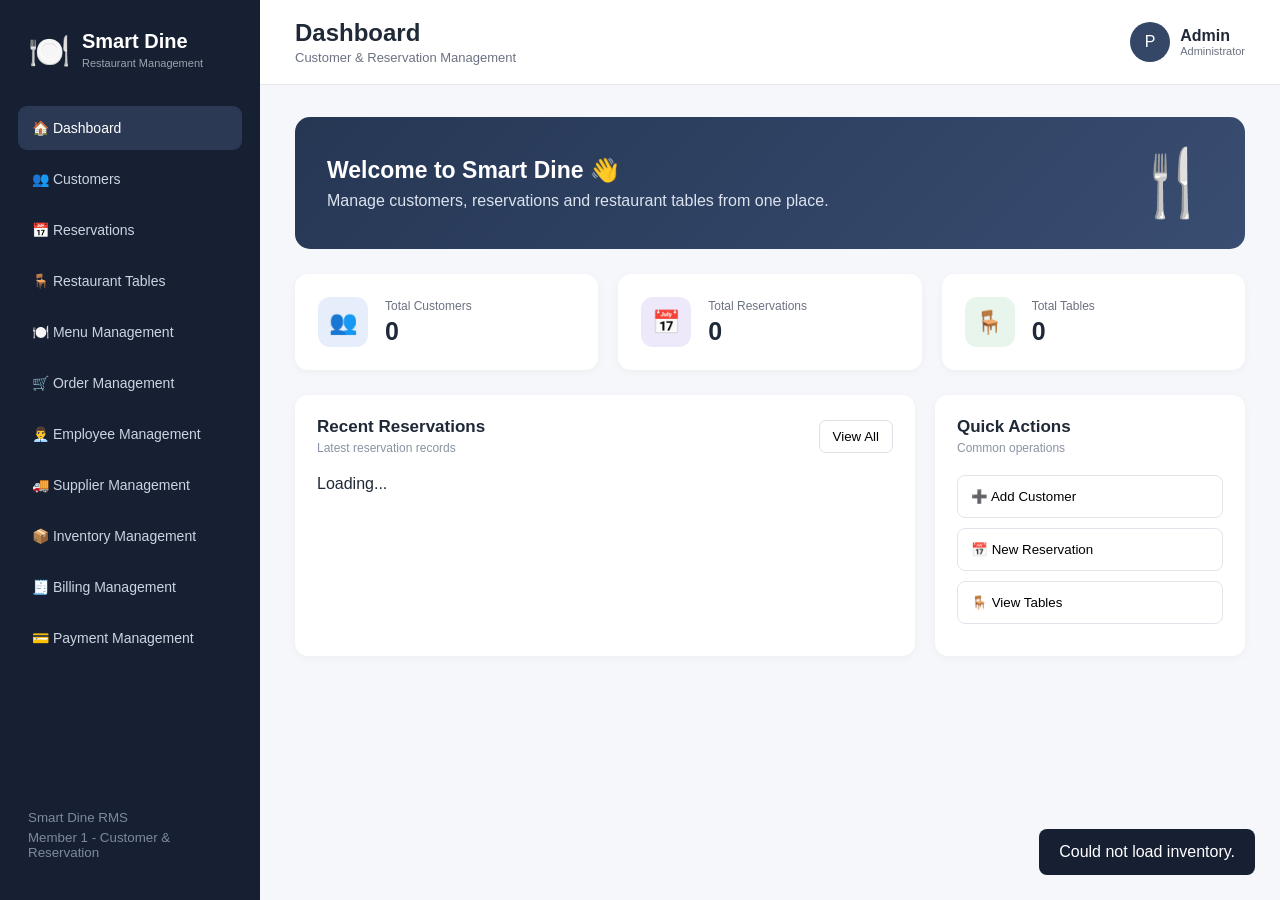
==== commit f9fe6f39: "Fix reservation validation and complete billing and payment integration" ====
--- a/frontend/index.html
+++ b/frontend/index.html
@@ -1,312 +1,818 @@
-
 <!DOCTYPE html>
 <html lang="en">
+
 <head>
     <meta charset="UTF-8">
     <meta name="viewport" content="width=device-width, initial-scale=1.0">
-    <title>Smart Dine | Billing & Payment</title>
+    <title>Smart Dine - Restaurant Management System</title>
     <link rel="stylesheet" href="style.css">
 </head>
+
 <body>
 
-<div class="dashboard">
-
+<div class="app">
+
+    <!-- SIDEBAR -->
     <aside class="sidebar">
-        <div class="brand">
-            <div class="brand-icon">S</div>
+
+        <div class="logo">
+            <div class="logo-icon">🍽️</div>
             <div>
                 <h2>Smart Dine</h2>
-                <p>Restaurant Management</p>
+                <span>Restaurant Management</span>
             </div>
         </div>
 
-        <p class="menu-label">MAIN MENU</p>
-
         <nav>
-            <a href="#" class="nav-link active" data-page="dashboard">▦ Dashboard</a>
-            <a href="#" class="nav-link" data-page="bills">▤ Bills</a>
-            <a href="#" class="nav-link" data-page="payments">💳 Payments</a>
-            <a href="#" class="nav-link" data-page="reports">▥ Payment Reports</a>
+            <button class="nav-btn active" onclick="showSection('dashboard')">🏠 Dashboard</button>
+            <button class="nav-btn" onclick="showSection('customers')">👥 Customers</button>
+            <button class="nav-btn" onclick="showSection('reservations')">📅 Reservations</button>
+            <button class="nav-btn" onclick="showSection('tables')">🪑 Restaurant Tables</button>
+            <button class="nav-btn" onclick="showSection('menu')">🍽️ Menu Management</button>
+            <button class="nav-btn" onclick="showSection('orders')">🛒 Order Management</button>
+            <button class="nav-btn" onclick="showSection('employees')">👨‍💼 Employee Management</button>
+            <button class="nav-btn" onclick="showSection('suppliers')">🚚 Supplier Management</button>
+            <button class="nav-btn" onclick="showSection('inventory')">📦 Inventory Management</button>
+            <button class="nav-btn" onclick="showSection('billing')">🧾 Billing Management</button>
+            <button class="nav-btn" onclick="showSection('payments')">💳 Payment Management</button>
         </nav>
 
-        <div class="sidebar-bottom">
-            <p>SMART DINE SYSTEM</p>
-            <span>Member 4 · Billing & Payment</span>
+        <div class="sidebar-footer">
+            <small>Smart Dine RMS</small>
+            <small>Member 1 - Customer & Reservation</small>
         </div>
+
     </aside>
 
-    <main class="main-content">
-
+    <!-- MAIN CONTENT -->
+    <main class="main">
+
+        <!-- TOP BAR -->
         <header class="topbar">
             <div>
-                <h1 id="page-title">Dashboard Overview</h1>
-                <p id="page-description">Manage bills and payments in one place.</p>
-            </div>
-            <div class="user-profile">
-                <div class="avatar">M4</div>
-                <div>
-                    <strong>Billing Admin</strong>
-                    <span>Member 4</span>
+                <h1 id="pageTitle">Dashboard</h1>
+                <p>Customer & Reservation Management</p>
+            </div>
+
+            <div class="profile">
+                <div class="profile-icon">P</div>
+                <div>
+                    <strong>Admin</strong>
+                    <span>Administrator</span>
                 </div>
             </div>
         </header>
 
-        <section id="dashboard-page" class="page">
+        <!-- DASHBOARD -->
+        <section id="dashboard" class="section active-section">
 
             <div class="welcome">
                 <div>
-                    <h2>Welcome to Billing & Payment</h2>
-                    <p>Track restaurant bills, payments, and revenue.</p>
-                </div>
-                <button class="primary-btn" id="refresh-btn">↻ Refresh Data</button>
+                    <h2>Welcome to Smart Dine 👋</h2>
+                    <p>Manage customers, reservations and restaurant tables from one place.</p>
+                </div>
+                <div class="welcome-icon">🍴</div>
             </div>
 
             <div class="stats-grid">
-                <article class="stat-card">
-                    <div class="stat-icon purple">▤</div>
-                    <p>Total Bills</p>
-                    <h2 id="total-bills">0</h2>
-                    <span>All recorded bills</span>
-                </article>
-
-                <article class="stat-card">
-                    <div class="stat-icon green">Rs</div>
-                    <p>Total Revenue</p>
-                    <h2 id="total-revenue">Rs 0.00</h2>
-                    <span>From successful payments</span>
-                </article>
-
-                <article class="stat-card">
-                    <div class="stat-icon blue">✓</div>
-                    <p>Successful Payments</p>
-                    <h2 id="successful-payments">0</h2>
-                    <span>Completed transactions</span>
-                </article>
-
-                <article class="stat-card">
-                    <div class="stat-icon orange">◷</div>
-                    <p>Pending Payments</p>
-                    <h2 id="pending-payments">0</h2>
-                    <span>Awaiting completion</span>
-                </article>
-            </div>
-
-            <section class="panel">
-                <div class="section-heading">
+
+                <div class="stat-card">
+                    <div class="stat-icon customer-icon">👥</div>
                     <div>
-                        <h2>Quick Actions</h2>
-                        <p>Choose what you want to do next.</p>
+                        <span>Total Customers</span>
+                        <strong id="customerCount">0</strong>
                     </div>
                 </div>
 
-                <div class="actions-grid">
-                    <button class="action-card" data-page="bills">
-                        <span class="action-icon purple">＋</span>
-                        <strong>Create Bill</strong>
-                        <span>Create and manage customer bills</span>
-                        <span class="action-arrow">→</span>
-                    </button>
-
-                    <button class="action-card" data-page="payments">
-                        <span class="action-icon green">↗</span>
-                        <strong>Record Payment</strong>
-                        <span>View and record payment details</span>
-                        <span class="action-arrow">→</span>
-                    </button>
-
-                    <button class="action-card" data-page="bills">
-                        <span class="action-icon blue">⌕</span>
-                        <strong>Search Bills</strong>
-                        <span>Find existing billing records</span>
-                        <span class="action-arrow">→</span>
-                    </button>
-                </div>
-            </section>
-
-            <section class="panel">
-                <div class="section-heading">
+                <div class="stat-card">
+                    <div class="stat-icon reservation-icon">📅</div>
                     <div>
-                        <h2>Recent Bills</h2>
-                        <p>Latest billing records from the system.</p>
+                        <span>Total Reservations</span>
+                        <strong id="reservationCount">0</strong>
                     </div>
-                    <button class="text-btn" data-page="bills">View All →</button>
-                </div>
-
-                <div class="table-wrap">
+                </div>
+
+                <div class="stat-card">
+                    <div class="stat-icon table-icon">🪑</div>
+                    <div>
+                        <span>Total Tables</span>
+                        <strong id="tableCount">0</strong>
+                    </div>
+                </div>
+
+            </div>
+
+            <div class="dashboard-grid">
+
+                <div class="card">
+                    <div class="card-header">
+                        <div>
+                            <h3>Recent Reservations</h3>
+                            <p>Latest reservation records</p>
+                        </div>
+                        <button class="small-btn" onclick="showSection('reservations')">View All</button>
+                    </div>
+
+                    <div id="recentReservations">Loading...</div>
+                </div>
+
+                <div class="card quick-actions">
+                    <div class="card-header">
+                        <div>
+                            <h3>Quick Actions</h3>
+                            <p>Common operations</p>
+                        </div>
+                    </div>
+
+                    <button onclick="openCustomerModal()">➕ Add Customer</button>
+                    <button onclick="openReservationModal()">📅 New Reservation</button>
+                    <button onclick="showSection('tables')">🪑 View Tables</button>
+                </div>
+
+            </div>
+        </section>
+
+        <!-- CUSTOMERS -->
+        <section id="customers" class="section">
+
+            <div class="section-header">
+                <div>
+                    <h2>Customer Management</h2>
+                    <p>Manage restaurant customer information.</p>
+                </div>
+                <button class="primary-btn" onclick="openCustomerModal()">+ Add Customer</button>
+            </div>
+
+            <div class="customer-search-container">
+                <input
+                    type="search"
+                    id="customerSearch"
+                    placeholder="Search by customer name, phone, or email..."
+                    autocomplete="off">
+            </div>
+
+            <div class="card">
+                <div class="table-container">
                     <table>
                         <thead>
-                        <tr>
-                            <th>Bill ID</th>
-                            <th>Order ID</th>
-                            <th>Total Amount</th>
-                            <th>Bill Date</th>
-                        </tr>
+                            <tr>
+                                <th>ID</th>
+                                <th>Name</th>
+                                <th>Phone</th>
+                                <th>Email</th>
+                                <th>Address</th>
+                                <th>Actions</th>
+                            </tr>
                         </thead>
-                        <tbody id="recent-bills">
-                        <tr>
-                            <td colspan="4" class="empty-state">Loading bills...</td>
-                        </tr>
-                        </tbody>
+                        <tbody id="customerTableBody"></tbody>
                     </table>
                 </div>
-            </section>
-
-            <p id="dashboard-message" class="message"></p>
-        </section>
-
-        <section id="bills-page" class="page hidden">
-            <section class="panel">
-                <div class="section-heading">
-                    <div>
-                        <h2>Billing Records</h2>
-                        <p>View and search existing bills.</p>
-                    </div>
-                    <button class="primary-btn" id="show-bill-form">+ Create Bill</button>
-                </div>
-
-                <form id="bill-form" class="data-form hidden">
-                    <h3>Create a Bill</h3>
-
-                    <label for="bill-order-id">Order ID</label>
-                    <input id="bill-order-id" type="number" min="1" required>
-
-                    <label for="bill-subtotal">Subtotal (Rs)</label>
-                    <input id="bill-subtotal" type="number" min="0" step="0.01" required>
-
-                    <label for="bill-tax">Tax (Rs)</label>
-                    <input id="bill-tax" type="number" min="0" step="0.01" value="0" required>
-
-                    <label for="bill-discount">Discount (Rs)</label>
-                    <input id="bill-discount" type="number" min="0" step="0.01" value="0" required>
-
-                    <div class="form-actions">
-                        <button class="primary-btn" type="submit">Save Bill</button>
-                        <button class="secondary-btn" type="button" id="cancel-bill">Cancel</button>
+            </div>
+
+        </section>
+
+        <!-- RESERVATIONS -->
+        <section id="reservations" class="section">
+
+            <div class="section-header">
+                <div>
+                    <h2>Reservation Management</h2>
+                    <p>Manage customer table reservations.</p>
+                </div>
+                <button class="primary-btn" onclick="openReservationModal()">+ New Reservation</button>
+            </div>
+
+            <div class="card">
+                <div class="table-container">
+                    <table>
+                        <thead>
+                            <tr>
+                                <th>ID</th>
+                                <th>Customer</th>
+                                <th>Date</th>
+                                <th>Time</th>
+                                <th>Guests</th>
+                                <th>Table</th>
+                                <th>Status</th>
+                                <th>Actions</th>
+                            </tr>
+                        </thead>
+                        <tbody id="reservationTableBody"></tbody>
+                    </table>
+                </div>
+            </div>
+
+        </section>
+
+        <!-- RESTAURANT TABLES -->
+        <section id="tables" class="section">
+            <div class="section-header">
+                <div>
+                    <h2>Restaurant Tables</h2>
+                    <p>View restaurant table information.</p>
+                </div>
+            </div>
+            <div id="tableCards" class="table-cards"></div>
+        </section>
+
+        <!-- MENU MANAGEMENT -->
+        <section id="menu" class="section">
+
+            <div class="section-header">
+                <div>
+                    <h2>Menu Management</h2>
+                    <p>Manage restaurant menu items.</p>
+                </div>
+                <button class="primary-btn" onclick="openMenuForm()">+ Add Menu Item</button>
+            </div>
+
+            <div class="card" id="menuFormCard" style="display:none; margin-bottom:20px;">
+                <h3 id="menuFormTitle">Add Menu Item</h3>
+
+                <form id="menuForm">
+                    <input type="hidden" id="menuItemId">
+
+                    <label for="menuName">Item Name</label>
+                    <select id="menuName" required>
+                        <option value="">Select a food item</option>
+                        <option value="Chicken Fried Rice">Chicken Fried Rice</option>
+                        <option value="Seafood Fried Rice">Seafood Fried Rice</option>
+                        <option value="Vegetable Fried Rice">Vegetable Fried Rice</option>
+                        <option value="Chicken Kottu">Chicken Kottu</option>
+                        <option value="Cheese Kottu">Cheese Kottu</option>
+                        <option value="Chicken Burger">Chicken Burger</option>
+                        <option value="Beef Burger">Beef Burger</option>
+                        <option value="Club Sandwich">Club Sandwich</option>
+                        <option value="Chicken Pizza">Chicken Pizza</option>
+                        <option value="Margherita Pizza">Margherita Pizza</option>
+                        <option value="Grilled Chicken">Grilled Chicken</option>
+                        <option value="Fish and Chips">Fish and Chips</option>
+                        <option value="Caesar Salad">Caesar Salad</option>
+                        <option value="Chocolate Brownie">Chocolate Brownie</option>
+                        <option value="Vanilla Ice Cream">Vanilla Ice Cream</option>
+                        <option value="Chocolate Ice Cream">Chocolate Ice Cream</option>
+                    </select>
+
+                    <label for="menuCategory">Category</label>
+                    <select id="menuCategory" required>
+                        <option value="">Select a category</option>
+                        <option value="Starters">Starters</option>
+                        <option value="Main Course">Main Course</option>
+                        <option value="Rice & Noodles">Rice & Noodles</option>
+                        <option value="Fast Food">Fast Food</option>
+                        <option value="Pizza">Pizza</option>
+                        <option value="Seafood">Seafood</option>
+                        <option value="Salads">Salads</option>
+                        <option value="Desserts">Desserts</option>
+                        <option value="Beverages">Beverages</option>
+                    </select>
+
+                    <label for="menuPrice">Price (LKR)</label>
+                    <input type="number" id="menuPrice" min="0.01" step="0.01" required>
+
+                    <label for="menuAvailable">Availability</label>
+                    <select id="menuAvailable">
+                        <option value="true">Available</option>
+                        <option value="false">Unavailable</option>
+                    </select>
+
+                    <div class="modal-actions">
+                        <button type="button" class="cancel-btn" onclick="closeMenuForm()">Cancel</button>
+                        <button type="submit" class="primary-btn">Save Menu Item</button>
                     </div>
                 </form>
-
-                <input id="bill-search" class="search-input"
-                       type="search" placeholder="Search bills by ID or order ID...">
-
-                <div class="table-wrap">
+            </div>
+
+            <div class="card">
+                <div class="table-container">
                     <table>
                         <thead>
-                        <tr>
-                            <th>Bill ID</th>
-                            <th>Order ID</th>
-                            <th>Subtotal</th>
-                            <th>Tax</th>
-                            <th>Discount</th>
-                            <th>Total</th>
-                            <th>Date</th>
-                        </tr>
+                            <tr>
+                                <th>ID</th>
+                                <th>Item Name</th>
+                                <th>Category</th>
+                                <th>Price (LKR)</th>
+                                <th>Availability</th>
+                                <th>Actions</th>
+                            </tr>
                         </thead>
-                        <tbody id="bills-table">
-                        <tr><td colspan="7" class="empty-state">Loading bills...</td></tr>
-                        </tbody>
+                        <tbody id="menuTableBody"></tbody>
                     </table>
                 </div>
-            </section>
-            <p id="bills-message" class="message"></p>
-        </section>
-
-        <section id="payments-page" class="page hidden">
-            <section class="panel">
-                <div class="section-heading">
-                    <div>
-                        <h2>Payment Records</h2>
-                        <p>Review payment transactions and their statuses.</p>
-                    </div>
-                    <button class="primary-btn" id="show-payment-form">+ Record Payment</button>
-                </div>
-
-                <form id="payment-form" class="data-form hidden">
-                    <h3>Record a Payment</h3>
-
-                    <label for="payment-bill-id">Bill ID</label>
-                    <input id="payment-bill-id" type="number" min="1" required>
-
-                    <label for="payment-amount">Payment Amount (Rs)</label>
-                    <input id="payment-amount" type="number" min="0.01" step="0.01" required>
-
-                    <label for="payment-method">Payment Method</label>
-                    <select id="payment-method" required>
-                        <option value="">Select a method</option>
-                        <option value="Cash">Cash</option>
-                        <option value="Card">Card</option>
-                        <option value="Online">Online</option>
-                    </select>
-
-                    <div class="form-actions">
-                        <button class="primary-btn" type="submit">Save Payment</button>
-                        <button class="secondary-btn" type="button" id="cancel-payment">Cancel</button>
+            </div>
+
+        </section>
+                <!-- ORDER MANAGEMENT -->
+        <section id="orders" class="section">
+
+            <div class="section-header">
+                <div>
+                    <h2>Order Management</h2>
+                    <p>Create and manage customer orders.</p>
+                </div>
+            </div>
+
+            <div class="card" style="margin-bottom:20px;">
+                <h3>Create Order</h3>
+
+                <form id="orderForm">
+                    <label for="orderCustomer">Customer</label>
+                    <select id="orderCustomer" required>
+                        <option value="">Select Customer</option>
+                    </select>
+
+                    <label for="orderMenuItems">Select Menu Items</label>
+                    <select id="orderMenuItems" multiple size="5" required></select>
+
+                    <small style="display:block;color:#6b7280;margin-top:5px;">
+                        Hold Shift to select multiple items.
+                    </small>
+
+                    <label for="orderStatus">Order Status</label>
+                    <select id="orderStatus">
+                        <option value="PENDING">Pending</option>
+                        <option value="PREPARING">Preparing</option>
+                        <option value="READY">Ready</option>
+                        <option value="COMPLETED">Completed</option>
+                    </select>
+
+                    <div class="modal-actions">
+                        <button type="reset" class="cancel-btn">Clear</button>
+                        <button type="submit" class="primary-btn">Create Order</button>
                     </div>
                 </form>
-
-                <input id="payment-search" class="search-input"
-                       type="search" placeholder="Search payments by ID or bill ID...">
-
-                <div class="table-wrap">
+            </div>
+
+            <div class="card">
+                <div class="card-header">
+                    <h3>Existing Orders</h3>
+                    <button class="small-btn" onclick="loadOrders()">Refresh</button>
+                </div>
+
+                <div class="table-container">
                     <table>
                         <thead>
-                        <tr>
-                            <th>Payment ID</th>
-                            <th>Bill ID</th>
-                            <th>Amount</th>
-                            <th>Method</th>
-                            <th>Status</th>
-                            <th>Date</th>
-                        </tr>
+                            <tr>
+                                <th>Order ID</th>
+                                <th>Customer</th>
+                                <th>Menu Items</th>
+                                <th>Status</th>
+                                <th>Actions</th>
+                            </tr>
                         </thead>
-                        <tbody id="payments-table">
-                        <tr><td colspan="6" class="empty-state">Loading payments...</td></tr>
-                        </tbody>
+                        <tbody id="orderTableBody"></tbody>
                     </table>
                 </div>
-            </section>
-            <p id="payments-message" class="message"></p>
-        </section>
-
-        <section id="reports-page" class="page hidden">
-            <section class="panel">
-                <div class="section-heading">
-                    <div>
-                        <h2>Payment Reports</h2>
-                        <p>A summary of the available billing and payment records.</p>
+            </div>
+
+        </section>
+
+        <!-- EMPLOYEE MANAGEMENT -->
+        <section id="employees" class="section">
+
+            <div class="section-header">
+                <div>
+                    <h2>Employee Management</h2>
+                    <p>Manage restaurant employees.</p>
+                </div>
+            </div>
+
+            <div class="card">
+                <h3>Add Employee</h3>
+
+                <form id="employeeForm">
+                    <label for="employeeName">Employee Name</label>
+                    <input type="text" id="employeeName" maxlength="100" required>
+
+                    <label for="employeePhone">Phone</label>
+                    <input type="tel" id="employeePhone" maxlength="15" required>
+
+                    <label for="employeeRole">Employee Role</label>
+                    <select id="employeeRole" required>
+                        <option value="">Select Employee Role</option>
+                        <option value="Manager">Manager</option>
+                        <option value="Cashier">Cashier</option>
+                        <option value="Chef">Chef</option>
+                        <option value="Assistant Chef">Assistant Chef</option>
+                        <option value="Waiter">Waiter</option>
+                        <option value="Waitress">Waitress</option>
+                        <option value="Kitchen Assistant">Kitchen Assistant</option>
+                        <option value="Restaurant Supervisor">Restaurant Supervisor</option>
+                        <option value="Receptionist">Receptionist</option>
+                        <option value="Cleaner">Cleaner</option>
+                    </select>
+
+                    <label for="employeeEmail">Email</label>
+                    <input type="email" id="employeeEmail" maxlength="100">
+
+                    <button type="submit" class="primary-btn">Add Employee</button>
+                </form>
+            </div>
+
+            <div class="card">
+                <h3>Employees</h3>
+                <div class="table-container">
+                    <table>
+                        <thead>
+                            <tr>
+                                <th>ID</th>
+                                <th>Name</th>
+                                <th>Phone</th>
+                                <th>Role</th>
+                                <th>Email</th>
+                                <th>Hire Date</th>
+                                <th>Actions</th>
+                            </tr>
+                        </thead>
+                        <tbody id="employeeTableBody"></tbody>
+                    </table>
+                </div>
+            </div>
+
+        </section>
+
+        <!-- SUPPLIER MANAGEMENT -->
+        <section id="suppliers" class="section">
+
+            <div class="section-header">
+                <div>
+                    <h2>Supplier Management</h2>
+                    <p>Manage restaurant suppliers.</p>
+                </div>
+            </div>
+
+            <div class="card">
+                <h3>Add Supplier</h3>
+
+                <form id="supplierForm">
+                    <label for="supplierName">Supplier Name</label>
+                    <input type="text" id="supplierName" maxlength="120" required>
+
+                    <label for="supplierPhone">Phone</label>
+                    <input type="tel" id="supplierPhone" maxlength="15" required>
+
+                    <label for="supplierEmail">Email</label>
+                    <input type="email" id="supplierEmail" maxlength="100">
+
+                    <label for="supplierAddress">Address</label>
+                    <input type="text" id="supplierAddress" maxlength="255" required>
+
+                    <button type="submit" class="primary-btn">Add Supplier</button>
+                </form>
+            </div>
+
+            <div class="card">
+                <h3>Suppliers</h3>
+                <div class="table-container">
+                    <table>
+                        <thead>
+                            <tr>
+                                <th>ID</th>
+                                <th>Name</th>
+                                <th>Phone</th>
+                                <th>Email</th>
+                                <th>Address</th>
+                                <th>Actions</th>
+                            </tr>
+                        </thead>
+                        <tbody id="supplierTableBody"></tbody>
+                    </table>
+                </div>
+            </div>
+
+        </section>
+
+        <!-- INVENTORY MANAGEMENT -->
+        <section id="inventory" class="section">
+
+            <div class="section-header">
+                <div>
+                    <h2>Inventory Management</h2>
+                    <p>Track stock quantities and reorder levels.</p>
+                </div>
+            </div>
+
+            <div class="card">
+                <h3>Add Inventory Item</h3>
+
+                <form id="inventoryForm">
+                    <label for="inventoryItemName">Item Name</label>
+                    <input type="text" id="inventoryItemName" maxlength="100" required>
+
+                    <label for="inventoryQuantity">Quantity</label>
+                    <input type="number" id="inventoryQuantity" min="0" step="0.01" required>
+
+                    <label for="inventoryUnit">Unit</label>
+                    <input type="text" id="inventoryUnit" maxlength="20"
+                           placeholder="kg, litres, pieces..." required>
+
+                    <label for="inventoryReorderLevel">Reorder Level</label>
+                    <input type="number" id="inventoryReorderLevel" min="0" step="0.01" required>
+
+                    <label for="inventorySupplier">Supplier</label>
+                    <select id="inventorySupplier">
+                        <option value="">Select Supplier</option>
+                    </select>
+
+                    <button type="submit" class="primary-btn">Add Inventory Item</button>
+                </form>
+            </div>
+
+            <div class="card">
+                <h3>Inventory Items</h3>
+                <div class="table-container">
+                    <table>
+                        <thead>
+                            <tr>
+                                <th>ID</th>
+                                <th>Item</th>
+                                <th>Quantity</th>
+                                <th>Unit</th>
+                                <th>Reorder Level</th>
+                                <th>Supplier</th>
+                                <th>Actions</th>
+                            </tr>
+                        </thead>
+                        <tbody id="inventoryTableBody"></tbody>
+                    </table>
+                </div>
+            </div>
+
+        </section>
+
+        <!-- BILLING MANAGEMENT -->
+        <section id="billing" class="section">
+
+            <div class="section-header">
+                <div>
+                    <h2>Billing Management</h2>
+                    <p>Create and manage restaurant bills.</p>
+                </div>
+            </div>
+
+            <div class="card">
+                <h3>Create Bill</h3>
+
+                <form id="billForm">
+                    <label for="billOrderId">Order ID</label>
+                    <select id="billOrderId" required>
+                        <option value="">Select a completed order</option>
+                    </select>
+
+                    <label for="billSubtotal">Subtotal (LKR)</label>
+                    <input type="number" id="billSubtotal" min="0" step="0.01"
+                           value="0" readonly required>
+
+                    <label for="billTax">Tax (LKR)</label>
+                    <input type="number" id="billTax" min="0" step="0.01"
+                           value="0" required>
+
+                    <label for="billDiscount">Discount (LKR)</label>
+                    <input type="number" id="billDiscount" min="0" step="0.01"
+                           value="0" required>
+
+                    <p style="margin:12px 0;font-weight:600;">
+                        Total: <span id="billTotalPreview">Rs. 0.00</span>
+                    </p>
+
+                    <button type="submit" class="primary-btn">Create Bill</button>
+                </form>
+            </div>
+
+            <div class="card">
+                <h3>Existing Bills</h3>
+                <div class="table-container">
+                    <table>
+                        <thead>
+                            <tr>
+                                <th>Bill ID</th>
+                                <th>Order ID</th>
+                                <th>Date</th>
+                                <th>Subtotal</th>
+                                <th>Tax</th>
+                                <th>Discount</th>
+                                <th>Total</th>
+                                <th>Status</th>
+                                <th>Actions</th>
+                            </tr>
+                        </thead>
+                        <tbody id="billTableBody"></tbody>
+                    </table>
+                </div>
+            </div>
+
+        </section>
+                <!-- PAYMENT MANAGEMENT -->
+        <section id="payments" class="section">
+
+            <div class="section-header">
+                <div>
+                    <h2>Payment Management</h2>
+                    <p>Record and manage customer payments.</p>
+                </div>
+            </div>
+
+            <div class="card">
+                <h3>Record Payment</h3>
+
+                <form id="paymentForm">
+
+                    <label for="paymentBillId">Unpaid Bill</label>
+                    <select id="paymentBillId" required>
+                        <option value="">Select an unpaid bill</option>
+                    </select>
+
+                    <label for="paymentAmount">Amount Applied to Bill (LKR)</label>
+                    <input type="number" id="paymentAmount"
+                           min="0.01" step="0.01" required>
+
+                    <div id="cashReceivedGroup">
+                        <label for="paymentCashReceived">Cash Received (LKR)</label>
+                        <input type="number" id="paymentCashReceived"
+                               min="0.01" step="0.01" value="0" required>
                     </div>
-                    <button class="primary-btn" id="report-refresh">↻ Refresh Report</button>
-                </div>
-
-                <div class="report-grid">
-                    <article class="report-card">
-                        <span>Total Bills</span>
-                        <strong id="report-bills">0</strong>
-                    </article>
-                    <article class="report-card">
-                        <span>Successful Payments</span>
-                        <strong id="report-successful">0</strong>
-                    </article>
-                    <article class="report-card">
-                        <span>Pending Payments</span>
-                        <strong id="report-pending">0</strong>
-                    </article>
-                    <article class="report-card">
-                        <span>Successful Payment Revenue</span>
-                        <strong id="report-revenue">Rs 0.00</strong>
-                    </article>
-                </div>
-            </section>
-            <p id="reports-message" class="message"></p>
-        </section>
-
-        <footer>
-            Smart Dine Restaurant Management System · Billing & Payment Module
-        </footer>
+
+                    <p style="margin:10px 0;">
+                        Change to Return:
+                        <strong id="paymentChangePreview">Rs. 0.00</strong>
+                    </p>
+
+                    <p style="margin:10px 0;">
+                        Remaining Bill Balance:
+                        <strong id="paymentBalancePreview">Rs. 0.00</strong>
+                    </p>
+
+                    <label for="paymentMethod">Payment Method</label>
+                    <select id="paymentMethod" required>
+                        <option value="CASH">Cash</option>
+                        <option value="CARD">Card</option>
+                        <option value="BANK_TRANSFER">Bank Transfer</option>
+                    </select>
+
+                    <input type="hidden" id="paymentStatus" value="COMPLETED">
+
+                    <label for="paymentTransactionRef">Transaction Reference</label>
+                    <input type="text" id="paymentTransactionRef" maxlength="100">
+
+                    <button type="submit" class="primary-btn">Record Payment</button>
+                </form>
+            </div>
+
+            <div class="card">
+                <h3>Existing Payments</h3>
+
+                <div class="table-container">
+                    <table>
+                        <thead>
+                            <tr>
+                                <th>Payment ID</th>
+                                <th>Bill ID</th>
+                                <th>Date</th>
+                                <th>Amount Applied</th>
+                                <th>Cash Received</th>
+                                <th>Change Returned</th>
+                                <th>Method</th>
+                                <th>Status</th>
+                                <th>Reference</th>
+                                <th>Actions</th>
+                            </tr>
+                        </thead>
+                        <tbody id="paymentTableBody"></tbody>
+                    </table>
+                </div>
+            </div>
+
+        </section>
 
     </main>
 </div>
 
+<!-- CUSTOMER MODAL -->
+<div id="customerModal" class="modal">
+
+    <div class="modal-content">
+
+        <div class="modal-header">
+            <div>
+                <h2 id="customerModalTitle">Add Customer</h2>
+                <p>Enter customer information.</p>
+            </div>
+
+            <button type="button" class="close-btn"
+                    onclick="closeCustomerModal()">×</button>
+        </div>
+
+        <form id="customerForm" novalidate>
+
+            <input type="hidden" id="customerId">
+
+            <label for="customerName">Name</label>
+            <input type="text" id="customerName" name="customerName"
+                   placeholder="Enter customer name" minlength="2"
+                   maxlength="100" autocomplete="name" required
+                   aria-describedby="customerNameError">
+
+            <small class="field-error" id="customerNameError"
+                   aria-live="polite"></small>
+
+            <label for="customerPhone">Phone</label>
+            <input type="tel" id="customerPhone" name="customerPhone"
+                   placeholder="Enter phone number" maxlength="20"
+                   autocomplete="tel" required
+                   aria-describedby="customerPhoneError">
+
+            <small class="field-error" id="customerPhoneError"
+                   aria-live="polite"></small>
+
+            <label for="customerEmail">Email</label>
+            <input type="email" id="customerEmail" name="customerEmail"
+                   placeholder="Enter email" maxlength="254"
+                   autocomplete="email"
+                   aria-describedby="customerEmailError">
+
+            <small class="field-error" id="customerEmailError"
+                   aria-live="polite"></small>
+
+            <label for="customerAddress">Address</label>
+            <textarea id="customerAddress" name="customerAddress"
+                      placeholder="Enter address" maxlength="250"
+                      autocomplete="street-address"
+                      aria-describedby="customerAddressError"></textarea>
+
+            <small class="field-error" id="customerAddressError"
+                   aria-live="polite"></small>
+
+            <div class="modal-actions">
+                <button type="button" class="cancel-btn"
+                        onclick="closeCustomerModal()">Cancel</button>
+                <button type="submit" class="primary-btn">Save Customer</button>
+            </div>
+
+        </form>
+    </div>
+</div>
+
+<!-- RESERVATION MODAL -->
+<div id="reservationModal" class="modal">
+
+    <div class="modal-content">
+
+        <div class="modal-header">
+            <div>
+                <h2 id="reservationModalTitle">New Reservation</h2>
+                <p>Enter reservation details.</p>
+            </div>
+
+            <button type="button" class="close-btn"
+                    onclick="closeReservationModal()">×</button>
+        </div>
+
+        <form id="reservationForm">
+
+            <input type="hidden" id="reservationId">
+
+            <label for="reservationCustomer">Customer</label>
+            <select id="reservationCustomer" required>
+                <option value="">Select customer</option>
+            </select>
+
+            <label for="reservationTable">Restaurant Table</label>
+            <select id="reservationTable" required>
+                <option value="">Select table</option>
+            </select>
+
+            <label for="reservationDate">Date</label>
+            <input type="date" id="reservationDate" required>
+
+            <label for="reservationTime">Time</label>
+            <input type="time" id="reservationTime" required>
+
+            <label for="reservationGuests">Number of Guests</label>
+            <input type="number" id="reservationGuests" min="1" required>
+
+            <label for="reservationStatus">Status</label>
+            <select id="reservationStatus">
+                <option value="Pending">Pending</option>
+                <option value="Confirmed">Confirmed</option>
+                <option value="Completed">Completed</option>
+                <option value="Cancelled">Cancelled</option>
+            </select>
+
+            <div class="modal-actions">
+                <button type="button" class="cancel-btn"
+                        onclick="closeReservationModal()">Cancel</button>
+                <button type="submit" class="primary-btn">Save Reservation</button>
+            </div>
+
+        </form>
+    </div>
+</div>
+
+<!-- NOTIFICATION -->
+<div id="notification" class="notification"></div>
+
+<!-- JAVASCRIPT -->
 <script src="app.js"></script>
+
 </body>
 </html>
-```
--- a/frontend/style.css
+++ b/frontend/style.css
@@ -1,5 +1,3 @@
-
-    /* General page settings */
 * {
     margin: 0;
     padding: 0;
@@ -8,564 +6,674 @@
 
 body {
     font-family: "Segoe UI", Arial, sans-serif;
-    background: #f5f6fa;
-    color: #20243a;
+    background: #f5f7fb;
+    color: #1f2937;
+}
+
+button,
+input,
+select,
+textarea {
+    font-family: inherit;
+}
+
+
+/* APP */
+
+.app {
+    display: flex;
+    min-height: 100vh;
+}
+
+
+/* SIDEBAR */
+
+.sidebar {
+    width: 260px;
+    background: #172033;
+    color: white;
+    padding: 25px 18px;
+    display: flex;
+    flex-direction: column;
+    position: fixed;
+    height: 100vh;
+    left: 0;
+    top: 0;
+}
+
+.logo {
+    display: flex;
+    align-items: center;
+    gap: 12px;
+    padding: 5px 10px 35px;
+}
+
+.logo-icon {
+    font-size: 34px;
+}
+
+.logo h2 {
+    font-size: 20px;
+}
+
+.logo span {
+    color: #9ca3af;
+    font-size: 11px;
+}
+
+
+nav {
+    display: flex;
+    flex-direction: column;
+    gap: 7px;
+}
+
+
+.nav-btn {
+    border: none;
+    background: transparent;
+    color: #cbd5e1;
+    padding: 14px;
+    text-align: left;
+    border-radius: 9px;
+    cursor: pointer;
     font-size: 14px;
-}
-
-button, input, select {
-    font: inherit;
-}
-
-button {
-    cursor: pointer;
-    transition: 0.2s ease;
-}
-
-.dashboard {
-    display: flex;
-    min-height: 100vh;
-}
-
-/* Sidebar */
-.sidebar {
-    width: 250px;
-    background: #171b35;
-    color: #ffffff;
-    padding: 28px 18px;
+    transition: 0.2s;
+}
+
+.nav-btn:hover,
+.nav-btn.active {
+    background: #2b3955;
+    color: white;
+}
+
+
+.sidebar-footer {
+    margin-top: auto;
+    padding: 15px 10px;
     display: flex;
     flex-direction: column;
-    flex-shrink: 0;
-}
-
-.brand {
-    display: flex;
-    align-items: center;
-    gap: 12px;
-    padding: 0 8px 35px;
-}
-
-.brand-icon {
-    width: 43px;
-    height: 43px;
+    gap: 5px;
+    color: #7d899f;
+}
+
+
+/* MAIN */
+
+.main {
+    margin-left: 260px;
+    width: calc(100% - 260px);
+}
+
+
+/* TOP BAR */
+
+.topbar {
+    height: 85px;
+    background: white;
+    border-bottom: 1px solid #e5e7eb;
+    padding: 18px 35px;
+    display: flex;
+    justify-content: space-between;
+    align-items: center;
+}
+
+.topbar h1 {
+    font-size: 24px;
+}
+
+.topbar p {
+    color: #6b7280;
+    font-size: 13px;
+    margin-top: 3px;
+}
+
+.profile {
+    display: flex;
+    align-items: center;
+    gap: 10px;
+}
+
+.profile-icon {
+    width: 40px;
+    height: 40px;
+    background: #344767;
+    color: white;
+    border-radius: 50%;
+    display: flex;
+    justify-content: center;
+    align-items: center;
+}
+
+.profile span {
+    display: block;
+    font-size: 11px;
+    color: #6b7280;
+}
+
+
+/* SECTIONS */
+
+.section {
+    display: none;
+    padding: 32px 35px;
+}
+
+.active-section {
+    display: block;
+}
+
+
+/* WELCOME */
+
+.welcome {
+    background: linear-gradient(135deg, #263754, #394d72);
+    color: white;
+    padding: 28px 32px;
+    border-radius: 15px;
+    display: flex;
+    justify-content: space-between;
+    align-items: center;
+    margin-bottom: 25px;
+}
+
+.welcome h2 {
+    font-size: 23px;
+    margin-bottom: 8px;
+}
+
+.welcome p {
+    color: #dbe3ef;
+}
+
+.welcome-icon {
+    font-size: 65px;
+}
+
+
+/* STATS */
+
+.stats-grid {
+    display: grid;
+    grid-template-columns: repeat(3, 1fr);
+    gap: 20px;
+    margin-bottom: 25px;
+}
+
+.stat-card {
+    background: white;
+    border-radius: 13px;
+    padding: 23px;
+    display: flex;
+    align-items: center;
+    gap: 17px;
+    box-shadow: 0 2px 8px rgba(0,0,0,0.04);
+}
+
+.stat-icon {
+    width: 50px;
+    height: 50px;
     border-radius: 12px;
-    background: #7568f5;
+    display: flex;
+    justify-content: center;
+    align-items: center;
+    font-size: 23px;
+}
+
+.customer-icon {
+    background: #e7eefb;
+}
+
+.reservation-icon {
+    background: #eee8fb;
+}
+
+.table-icon {
+    background: #e7f5ed;
+}
+
+.stat-card span {
+    display: block;
+    color: #6b7280;
+    font-size: 12px;
+}
+
+.stat-card strong {
+    font-size: 25px;
+    display: block;
+    margin-top: 4px;
+}
+
+
+/* DASHBOARD GRID */
+
+.dashboard-grid {
     display: grid;
-    place-items: center;
+    grid-template-columns: 2fr 1fr;
+    gap: 20px;
+}
+
+
+/* CARD */
+
+.card {
+    background: white;
+    border-radius: 13px;
+    padding: 22px;
+    box-shadow: 0 2px 8px rgba(0,0,0,0.04);
+}
+
+.card-header {
+    display: flex;
+    justify-content: space-between;
+    align-items: center;
+    margin-bottom: 20px;
+}
+
+.card-header h3 {
+    font-size: 17px;
+}
+
+.card-header p {
+    color: #8a93a3;
+    font-size: 12px;
+    margin-top: 4px;
+}
+
+
+/* SECTION HEADER */
+
+.section-header {
+    display: flex;
+    justify-content: space-between;
+    align-items: center;
+    margin-bottom: 22px;
+}
+
+.section-header h2 {
     font-size: 23px;
-    font-weight: bold;
-}
-
-.brand h2 {
-    font-size: 19px;
-    margin-bottom: 4px;
-}
-
-.brand p {
-    color: #a9aec9;
-    font-size: 11px;
-}
-
-.menu-label {
-    color: #8288a9;
-    font-size: 11px;
-    font-weight: bold;
-    letter-spacing: 1.5px;
-    padding: 0 12px;
-    margin-bottom: 14px;
-}
-
-.sidebar nav {
-    display: flex;
-    flex-direction: column;
-    gap: 8px;
-}
-
-.nav-link {
-    display: block;
-    padding: 14px 13px;
-    border-radius: 9px;
-    color: #c2c6dc;
-    text-decoration: none;
-    font-size: 14px;
-}
-
-.nav-link:hover,
-.nav-link.active {
-    background: #7568f5;
-    color: #ffffff;
-}
-
-.sidebar-bottom {
-    margin-top: auto;
-    padding: 25px 10px 0;
-    color: #a9aec9;
-    font-size: 11px;
-    line-height: 2;
-}
-
-.sidebar-bottom p {
-    color: #777f9f;
-    font-size: 10px;
-    letter-spacing: 1px;
-}
-
-/* Main content */
-.main-content {
-    flex: 1;
-    min-width: 0;
-    padding: 30px 35px;
-}
-
-.topbar {
-    display: flex;
-    justify-content: space-between;
-    align-items: center;
-    gap: 20px;
-    margin-bottom: 28px;
-}
-
-.topbar h1 {
-    font-size: 27px;
-    margin-bottom: 7px;
-    color: #20243a;
-}
-
-.topbar p {
-    color: #85899c;
-}
-
-.user-profile {
-    display: flex;
-    align-items: center;
-    gap: 11px;
-}
-
-.avatar {
-    width: 43px;
-    height: 43px;
-    border-radius: 50%;
-    background: #e9e5ff;
-    color: #6758dc;
-    display: grid;
-    place-items: center;
-    font-weight: bold;
-}
-
-.user-profile strong,
-.user-profile span {
-    display: block;
-}
-
-.user-profile span {
-    color: #85899c;
+}
+
+.section-header p {
+    color: #6b7280;
     margin-top: 5px;
-    font-size: 12px;
-}
-
-/* Welcome section */
-.welcome {
-    display: flex;
-    justify-content: space-between;
-    align-items: center;
-    gap: 20px;
-    padding: 26px;
-    border-radius: 15px;
-    background: linear-gradient(120deg, #7568f5, #9186ff);
-    color: #ffffff;
-    margin-bottom: 25px;
-}
-
-.welcome h2 {
-    font-size: 21px;
-    margin-bottom: 9px;
-}
-
-.welcome p {
-    color: #eeecff;
-}
-
-/* Buttons */
+}
+
+
+/* BUTTONS */
+
 .primary-btn {
     border: none;
-    background: #7568f5;
+    background: #344767;
     color: white;
-    padding: 12px 17px;
+    padding: 11px 18px;
     border-radius: 8px;
+    cursor: pointer;
     font-weight: 600;
 }
 
-.welcome .primary-btn {
-    background: #ffffff;
-    color: #6557df;
-    white-space: nowrap;
-}
-
 .primary-btn:hover {
-    background: #5c4de0;
-    color: white;
-}
-
-.welcome .primary-btn:hover {
-    background: #f0eeff;
-    color: #6557df;
-}
-
-.secondary-btn {
-    border: 1px solid #dfe1eb;
-    background: #ffffff;
-    color: #555a70;
-    padding: 12px 17px;
+    background: #263754;
+}
+
+.small-btn {
+    border: 1px solid #dce1e8;
+    background: white;
+    padding: 8px 13px;
+    border-radius: 7px;
+    cursor: pointer;
+}
+
+.cancel-btn {
+    border: 1px solid #dce1e8;
+    background: white;
+    padding: 11px 18px;
     border-radius: 8px;
-}
-
-.text-btn {
-    border: none;
-    background: none;
-    color: #6d5ee8;
-    font-weight: 600;
-}
-
-/* Summary cards */
-.stats-grid {
-    display: grid;
-    grid-template-columns: repeat(4, minmax(0, 1fr));
-    gap: 18px;
-    margin-bottom: 25px;
-}
-
-.stat-card {
-    background: #ffffff;
-    padding: 22px;
-    border: 1px solid #ececf3;
-    border-radius: 13px;
-    box-shadow: 0 3px 12px rgba(28, 32, 65, 0.025);
-}
-
-.stat-icon {
-    width: 43px;
-    height: 43px;
-    display: grid;
-    place-items: center;
-    border-radius: 11px;
-    font-size: 15px;
-    font-weight: bold;
-    margin-bottom: 18px;
-}
-
-.purple {
-    background: #eeebff;
-    color: #7464e9;
-}
-
-.green {
-    background: #e2f8ec;
-    color: #20a464;
-}
-
-.blue {
-    background: #e4f1ff;
-    color: #3284df;
-}
-
-.orange {
-    background: #fff0df;
-    color: #e58b32;
-}
-
-.stat-card p {
-    color: #777c91;
-    margin-bottom: 9px;
-}
-
-.stat-card h2 {
-    font-size: 25px;
-    margin-bottom: 9px;
-    overflow-wrap: anywhere;
-}
-
-.stat-card > span {
-    color: #9699aa;
-    font-size: 12px;
-}
-
-/* Content panels */
-.panel {
-    background: #ffffff;
-    border: 1px solid #ececf3;
-    border-radius: 13px;
-    padding: 25px;
-    margin-bottom: 24px;
-    box-shadow: 0 3px 12px rgba(28, 32, 65, 0.025);
-}
-
-.section-heading {
-    display: flex;
-    justify-content: space-between;
-    align-items: center;
-    gap: 15px;
-    margin-bottom: 22px;
-}
-
-.section-heading h2 {
-    font-size: 18px;
-    margin-bottom: 7px;
-}
-
-.section-heading p {
-    color: #85899c;
-    font-size: 13px;
-}
-
-/* Quick actions */
-.actions-grid {
-    display: grid;
-    grid-template-columns: repeat(3, minmax(0, 1fr));
-    gap: 16px;
-}
-
-.action-card {
-    position: relative;
+    cursor: pointer;
+}
+
+.quick-actions button {
+    width: 100%;
+    padding: 13px;
+    margin-bottom: 10px;
+    border: 1px solid #e1e5eb;
+    background: white;
+    border-radius: 8px;
     text-align: left;
-    background: #ffffff;
-    border: 1px solid #e9e9f2;
-    border-radius: 11px;
-    padding: 20px;
-    display: flex;
-    flex-direction: column;
-    align-items: flex-start;
-    gap: 12px;
-}
-
-.action-card:hover {
-    border-color: #a79dfb;
-    box-shadow: 0 5px 16px rgba(90, 77, 190, 0.09);
-    transform: translateY(-2px);
-}
-
-.action-icon {
-    width: 40px;
-    height: 40px;
-    display: grid;
-    place-items: center;
-    border-radius: 10px;
-    font-size: 21px;
-}
-
-.action-card strong {
-    font-size: 14px;
-}
-
-.action-card > span:nth-of-type(2) {
-    color: #85899c;
-    font-size: 12px;
-    line-height: 1.6;
-}
-
-.action-arrow {
-    position: absolute;
-    right: 18px;
-    top: 24px;
-    color: #9990ee;
-    font-size: 19px;
-}
-
-/* Tables */
-.table-wrap {
-    width: 100%;
+    cursor: pointer;
+}
+
+.quick-actions button:hover {
+    background: #f6f8fb;
+}
+
+
+/* TABLE */
+
+.table-container {
     overflow-x: auto;
 }
 
 table {
     width: 100%;
     border-collapse: collapse;
+}
+
+th {
+    background: #f7f8fa;
+    color: #667085;
+    font-size: 12px;
     text-align: left;
-    white-space: nowrap;
-}
-
-thead {
-    background: #f8f8fc;
-}
-
-th {
-    color: #777c91;
+    padding: 13px;
+}
+
+td {
+    padding: 14px 13px;
+    border-bottom: 1px solid #edf0f3;
+    font-size: 13px;
+}
+
+tr:hover td {
+    background: #fafbfc;
+}
+
+.action-btn {
+    border: none;
+    padding: 6px 9px;
+    border-radius: 5px;
+    cursor: pointer;
+    margin-right: 4px;
+}
+
+.edit-btn {
+    background: #eef3fb;
+    color: #344767;
+}
+
+.delete-btn {
+    background: #fff0f0;
+    color: #c0392b;
+}
+
+
+/* STATUS */
+
+.status {
+    display: inline-block;
+    padding: 5px 9px;
+    border-radius: 20px;
+    font-size: 11px;
+    font-weight: 600;
+}
+
+.status-confirmed {
+    background: #e8f6ed;
+    color: #218447;
+}
+
+.status-pending {
+    background: #fff5dc;
+    color: #a46b00;
+}
+
+.status-completed {
+    background: #e7eefb;
+    color: #344767;
+}
+
+.status-cancelled {
+    background: #ffe9e9;
+    color: #bd3838;
+}
+
+
+/* TABLE CARDS */
+
+.table-cards {
+    display: grid;
+    grid-template-columns: repeat(4, 1fr);
+    gap: 18px;
+}
+
+.restaurant-table-card {
+    background: white;
+    border-radius: 12px;
+    padding: 22px;
+    box-shadow: 0 2px 8px rgba(0,0,0,0.04);
+}
+
+.restaurant-table-card h3 {
+    margin-bottom: 8px;
+}
+
+.restaurant-table-card p {
+    color: #6b7280;
+    font-size: 13px;
+    margin: 5px 0;
+}
+
+
+/* MODAL */
+
+.modal {
+    display: none;
+    position: fixed;
+    z-index: 1000;
+    inset: 0;
+    background: rgba(10, 18, 30, 0.55);
+    justify-content: center;
+    align-items: center;
+    padding: 20px;
+}
+
+.modal.show {
+    display: flex;
+}
+
+.modal-content {
+    background: white;
+    width: 100%;
+    max-width: 520px;
+    border-radius: 14px;
+    padding: 25px;
+    max-height: 90vh;
+    overflow-y: auto;
+}
+
+.modal-header {
+    display: flex;
+    justify-content: space-between;
+    margin-bottom: 20px;
+}
+
+.modal-header p {
+    color: #7b8493;
     font-size: 12px;
+    margin-top: 4px;
+}
+
+.close-btn {
+    border: none;
+    background: transparent;
+    font-size: 27px;
+    cursor: pointer;
+    color: #667085;
+}
+
+
+form label {
+    display: block;
+    font-size: 13px;
     font-weight: 600;
-    padding: 15px 13px;
-}
-
-td {
-    padding: 16px 13px;
-    border-bottom: 1px solid #f0f0f5;
-    color: #454a60;
-}
-
-.empty-state {
-    text-align: center;
-    padding: 30px;
-    color: #9094a6;
-}
-
-/* Forms and search */
-.data-form {
-    background: #f9f9fd;
-    border: 1px solid #e9e9f2;
-    border-radius: 10px;
-    padding: 22px;
-    margin-bottom: 22px;
-}
-
-.data-form h3 {
-    margin-bottom: 18px;
-    font-size: 17px;
-}
-
-.data-form label {
+    margin: 14px 0 6px;
+}
+
+form input,
+form select,
+form textarea {
+    width: 100%;
+    border: 1px solid #d9dee7;
+    padding: 11px;
+    border-radius: 7px;
+    outline: none;
+}
+
+form textarea {
+    min-height: 75px;
+    resize: vertical;
+}
+
+form input:focus,
+form select:focus,
+form textarea:focus {
+    border-color: #344767;
+}
+
+.modal-actions {
+    display: flex;
+    justify-content: flex-end;
+    gap: 10px;
+    margin-top: 23px;
+}
+
+
+/* NOTIFICATION */
+
+.notification {
+    position: fixed;
+    right: 25px;
+    bottom: 25px;
+    background: #172033;
+    color: white;
+    padding: 14px 20px;
+    border-radius: 8px;
+    display: none;
+    z-index: 2000;
+}
+
+.notification.show {
     display: block;
-    margin: 14px 0 7px;
-    color: #555a70;
-    font-weight: 600;
-}
-
-.data-form input,
-.data-form select,
-.search-input {
-    width: 100%;
-    padding: 12px 13px;
-    border: 1px solid #dedfeb;
-    border-radius: 8px;
-    background: #ffffff;
-    outline: none;
-    color: #30344a;
-}
-
-.data-form input:focus,
-.data-form select:focus,
-.search-input:focus {
-    border-color: #7568f5;
-    box-shadow: 0 0 0 3px rgba(117, 104, 245, 0.1);
-}
-
-.form-actions {
-    display: flex;
-    gap: 10px;
-    margin-top: 20px;
-}
-
-.search-input {
-    max-width: 420px;
-    margin-bottom: 20px;
-}
-
-.hidden {
-    display: none !important;
-}
-
-/* Reports */
-.report-grid {
-    display: grid;
-    grid-template-columns: repeat(2, minmax(0, 1fr));
-    gap: 18px;
-}
-
-.report-card {
-    padding: 24px;
-    background: #f8f8fd;
-    border: 1px solid #ececf5;
-    border-radius: 10px;
-}
-
-.report-card span,
-.report-card strong {
-    display: block;
-}
-
-.report-card span {
-    color: #777c91;
-    margin-bottom: 12px;
-}
-
-.report-card strong {
-    font-size: 25px;
-    overflow-wrap: anywhere;
-}
-
-.message {
-    margin: 12px 0;
-    color: #6557df;
-    line-height: 1.6;
-}
-
-.message.error {
-    color: #d14343;
-}
-
-footer {
-    padding: 20px 0 5px;
-    color: #9699aa;
-    font-size: 12px;
-    text-align: center;
-}
-
-/* Responsive layout */
-@media (max-width: 1150px) {
+}
+
+
+/* RESPONSIVE */
+
+@media (max-width: 900px) {
+
+    .sidebar {
+        width: 210px;
+    }
+
+    .main {
+        margin-left: 210px;
+        width: calc(100% - 210px);
+    }
+
     .stats-grid {
-        grid-template-columns: repeat(2, minmax(0, 1fr));
-    }
-
-    .main-content {
-        padding: 25px;
-    }
-}
-
-@media (max-width: 760px) {
-    .dashboard {
-        flex-direction: column;
-    }
-
-    .sidebar {
-        width: 100%;
-        padding: 18px;
-    }
-
-    .brand {
-        padding-bottom: 20px;
-    }
-
-    .sidebar-bottom {
-        display: none;
-    }
-
-    .sidebar nav {
-        flex-direction: row;
-        flex-wrap: wrap;
-    }
-
-    .nav-link {
-        padding: 10px;
-    }
-
-    .main-content {
-        padding: 18px;
-    }
-
-    .topbar,
-    .welcome {
-        align-items: flex-start;
-        flex-direction: column;
-    }
-
-    .stats-grid,
-    .actions-grid,
-    .report-grid {
         grid-template-columns: 1fr;
     }
 
-    .panel {
-        padding: 17px;
+    .dashboard-grid {
+        grid-template-columns: 1fr;
     }
 
-    .topbar h1 {
-        font-size: 23px;
+    .table-cards {
+        grid-template-columns: repeat(2, 1fr);
     }
 }
+
+/* CUSTOMER FORM VALIDATION */
+
+.field-error {
+    display: block;
+    color: #dc2626;
+    font-size: 13px;
+    line-height: 1.4;
+    margin-top: 5px;
+    margin-bottom: 10px;
+}
+
+.field-error:empty {
+    display: none;
+}
+
+#customerForm input[aria-invalid="true"],
+#customerForm textarea[aria-invalid="true"] {
+    border: 1px solid #dc2626;
+    outline-color: #dc2626;
+}
+
+/* ==========================================
+   MENU AND ORDER MANAGEMENT
+========================================== */
+
+#menuFormCard form,
+#orderForm {
+    display: flex;
+    flex-direction: column;
+    gap: 10px;
+}
+
+#menuFormCard input,
+#menuFormCard select,
+#orderForm input,
+#orderForm select {
+    width: 100%;
+    padding: 10px;
+    border: 1px solid #d9dee7;
+    border-radius: 6px;
+    box-sizing: border-box;
+}
+
+#menuFormCard label,
+#orderForm label {
+    margin-top: 8px;
+    font-weight: 600;
+}
+
+#orderMenuItems {
+    min-height: 130px;
+}
+
+#menuFormCard .modal-actions,
+#orderForm .modal-actions {
+    display: flex;
+    justify-content: flex-end;
+    gap: 10px;
+    margin-top: 15px;
+}
+
+#orderTableBody select {
+    max-width: 150px;
+    padding: 7px;
+    border: 1px solid #d9dee7;
+    border-radius: 6px;
+}
+/* Customer Search Bar */
+.customer-search-container {
+    margin: 20px 0;
+    width: 100%;
+}
+
+#customerSearch {
+    width: 100%;
+    max-width: 450px;
+    padding: 12px 16px;
+    border: 1px solid #d1d5db;
+    border-radius: 8px;
+    font-size: 14px;
+    outline: none;
+    background-color: #ffffff;
+    color: #1f2937;
+    box-sizing: border-box;
+    transition: border-color 0.2s, box-shadow 0.2s;
+}
+
+#customerSearch:focus {
+    border-color: #2563eb;
+    box-shadow: 0 0 0 3px rgba(37, 99, 235, 0.12);
+}
+
+#customerSearch::placeholder {
+    color: #9ca3af;
+}
